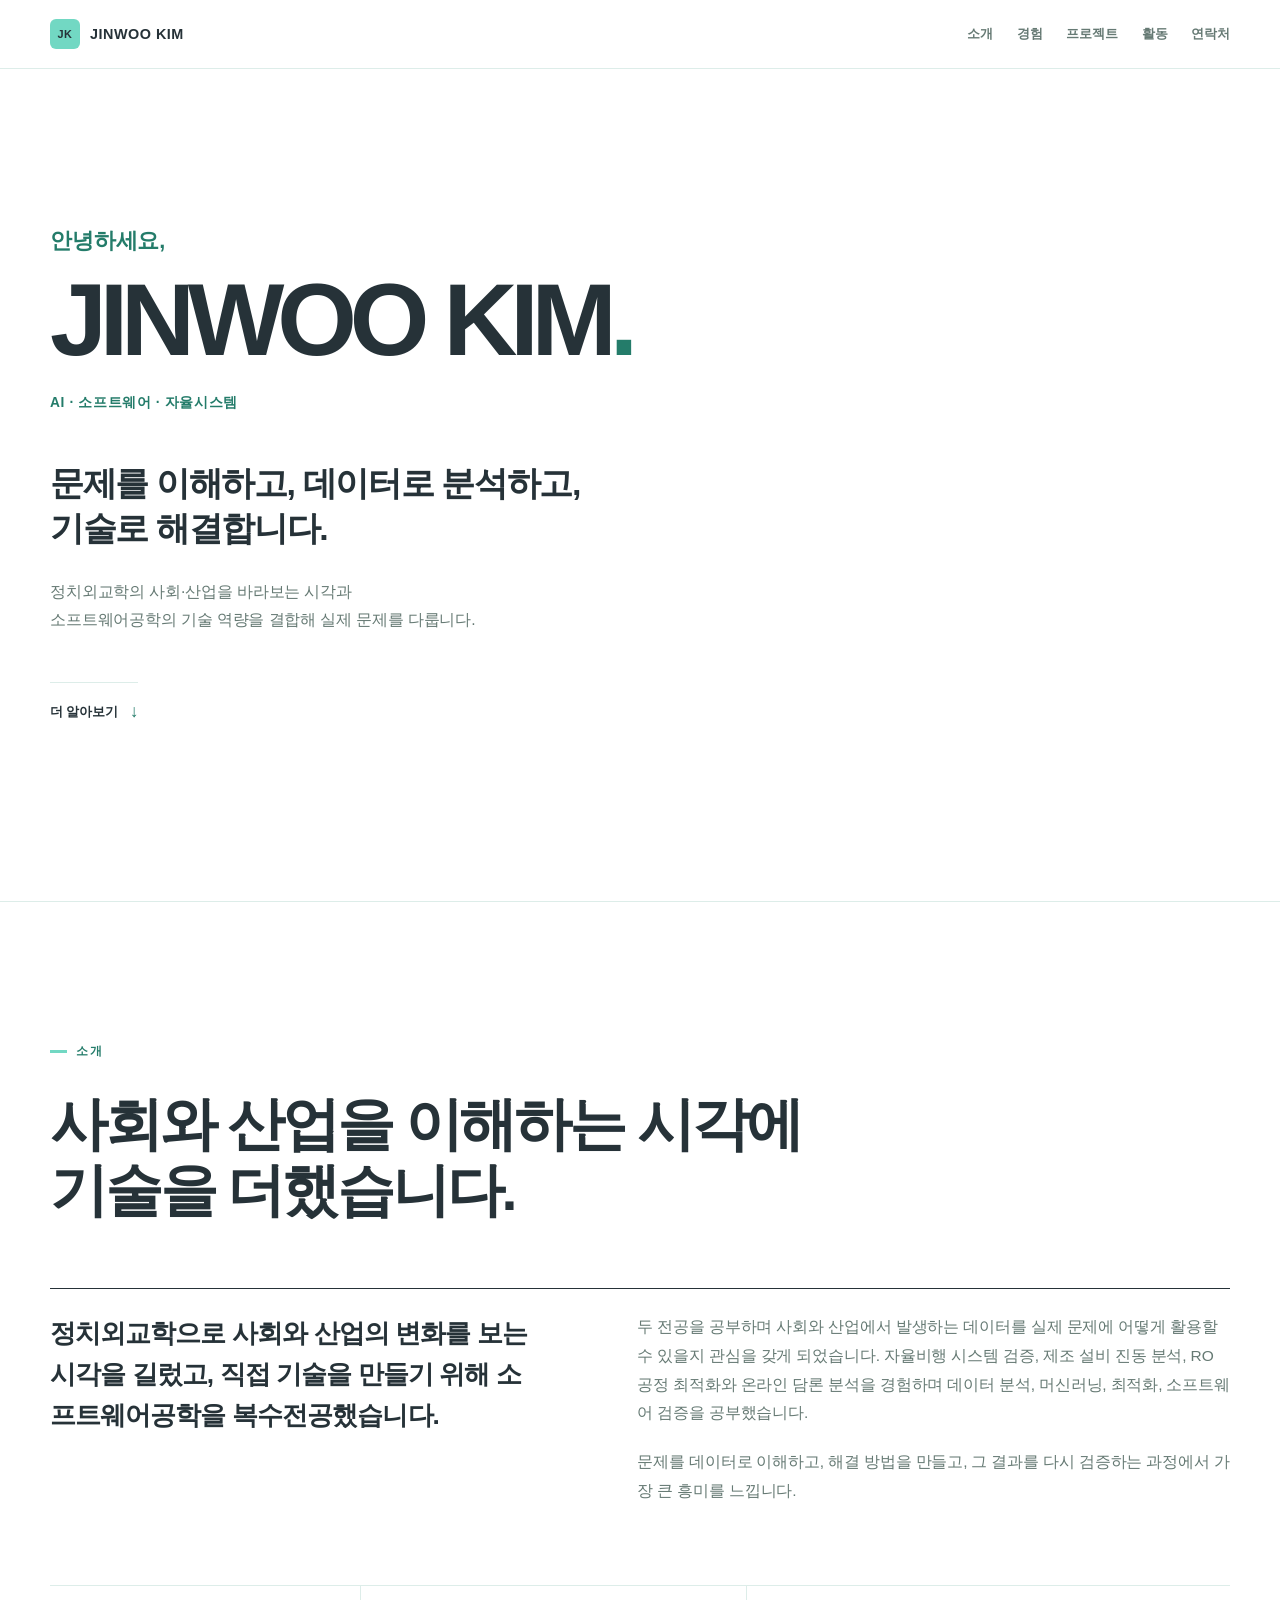
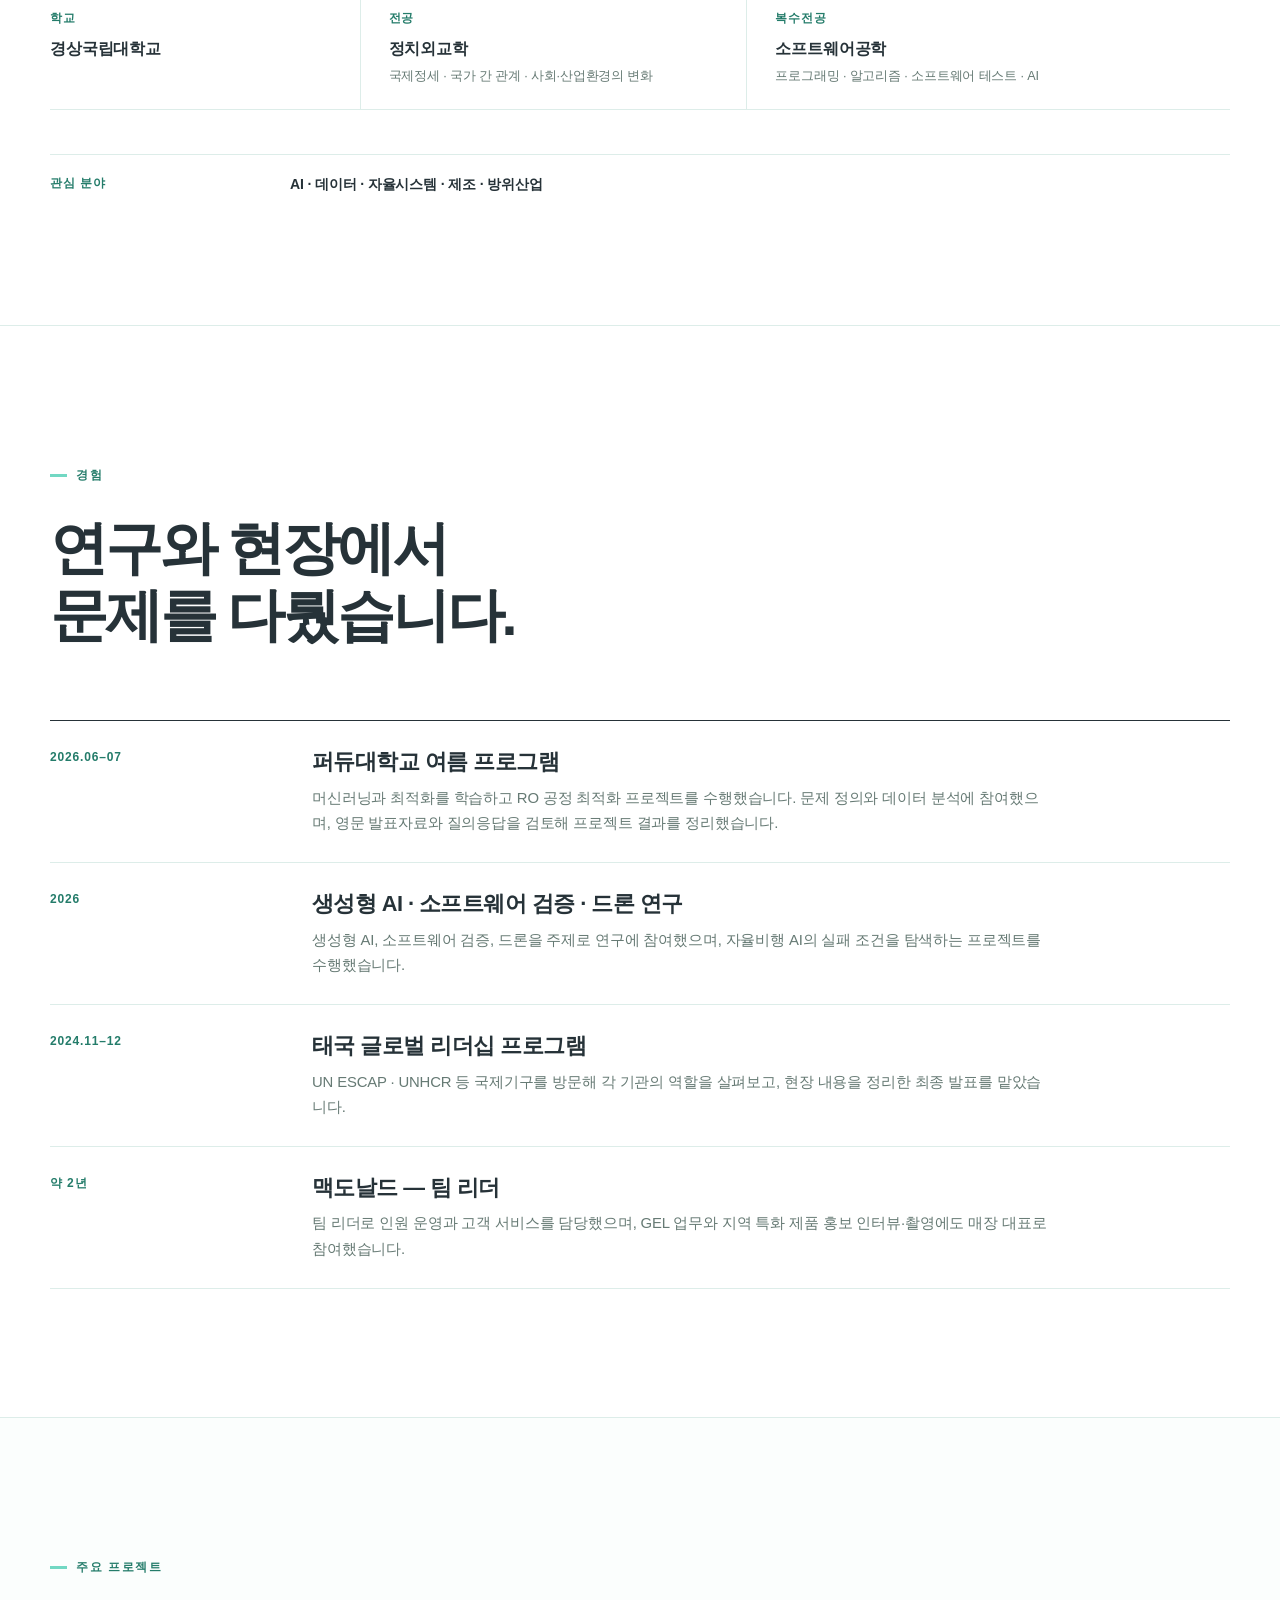
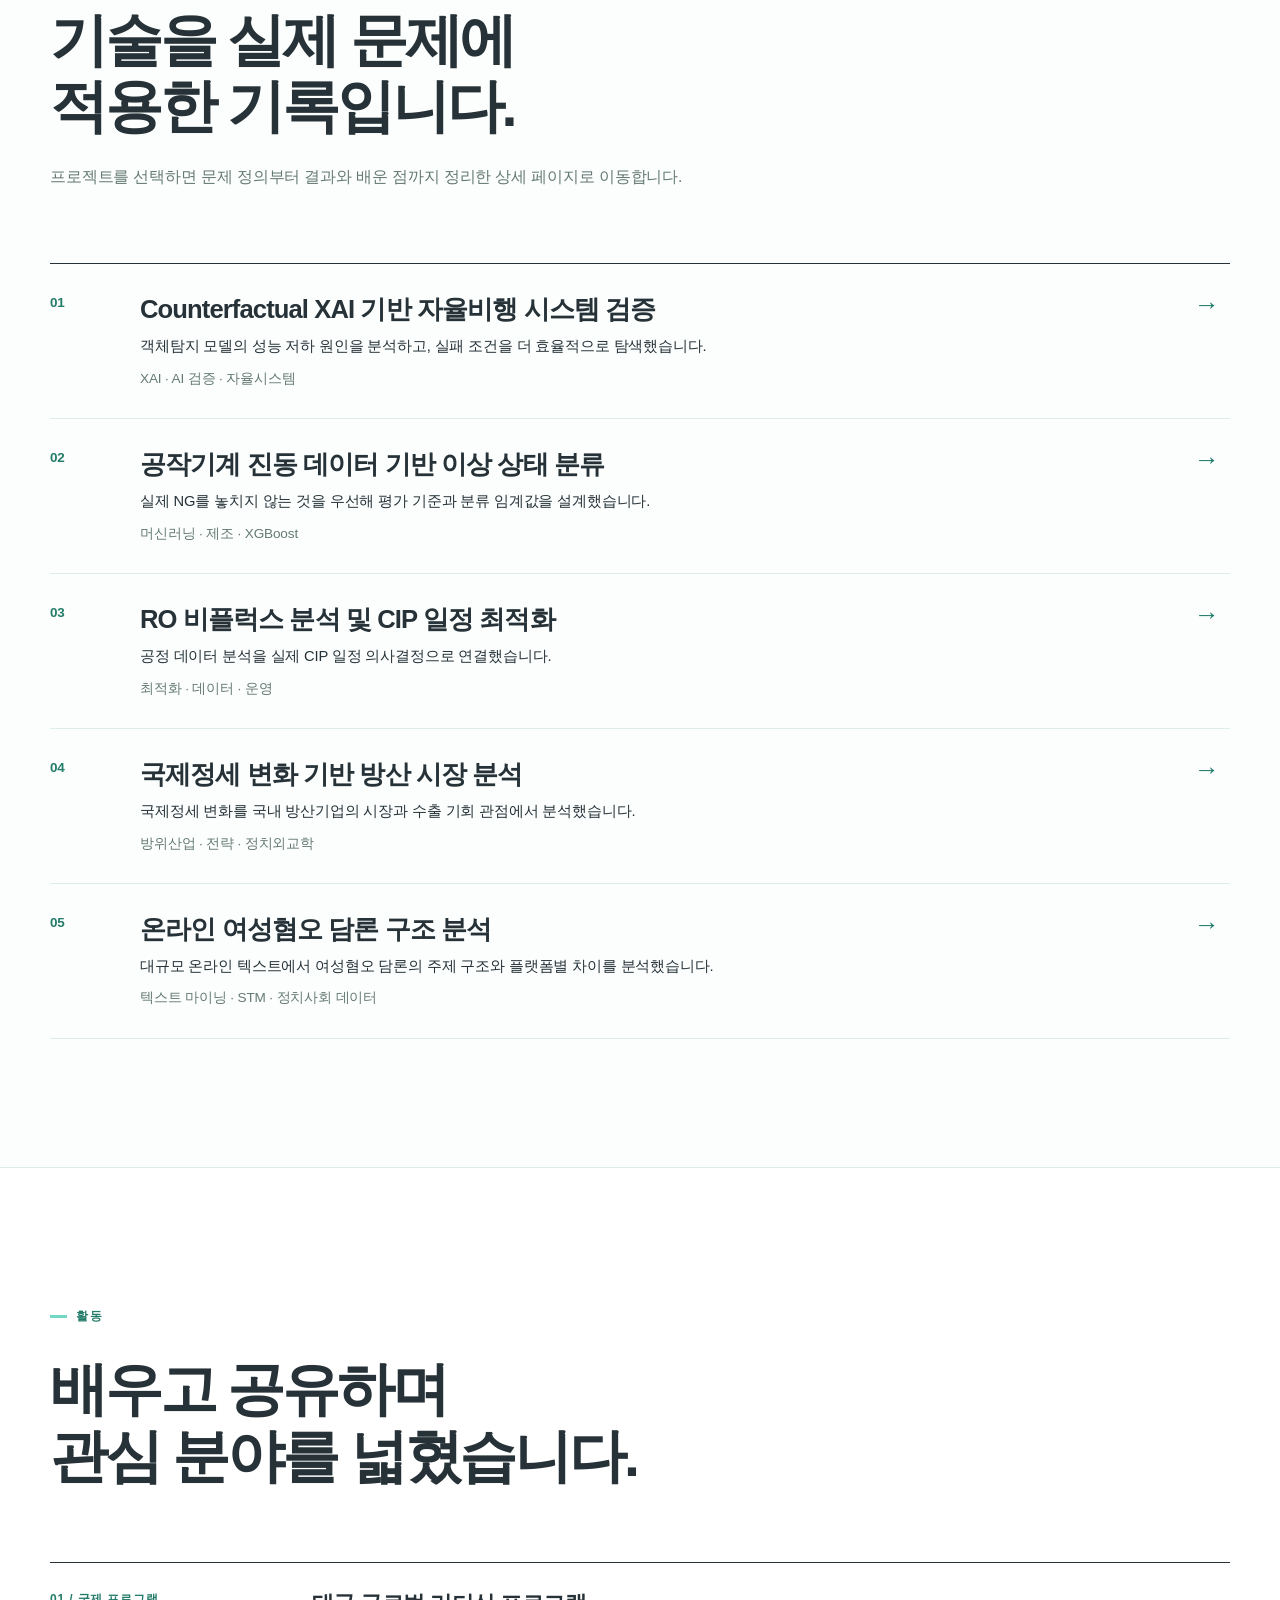
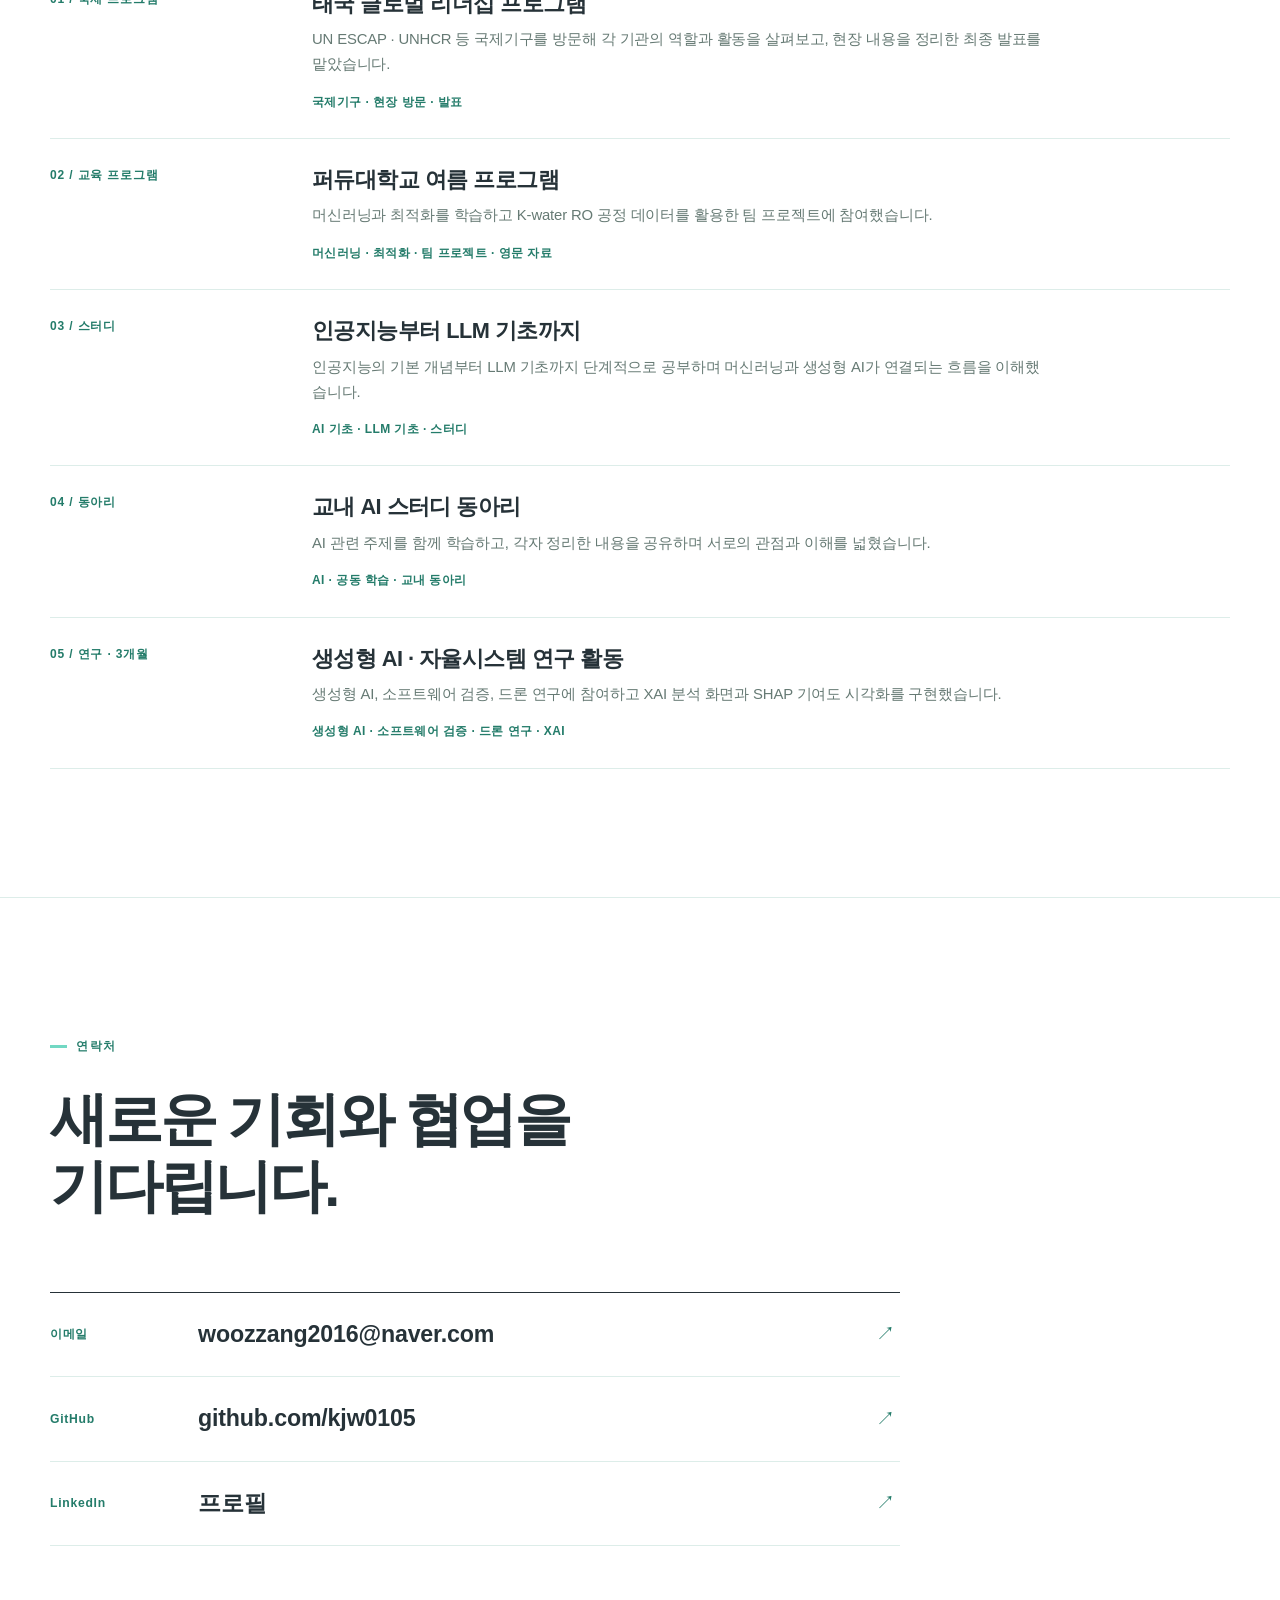
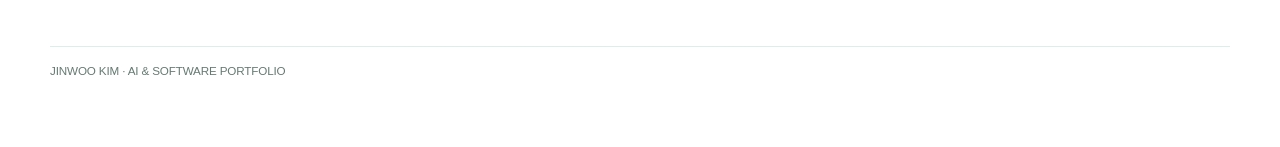
==== index.html @ 9e59b004 "some patches" ====
<!doctype html>
<html lang="ko">
<head>
  <meta charset="utf-8">
  <meta name="viewport" content="width=device-width, initial-scale=1">
  <title>JINWOO KIM | AI·소프트웨어 포트폴리오</title>
  <meta name="description" content="정치외교학과 소프트웨어공학을 바탕으로 AI와 데이터로 산업 문제를 다루는 포트폴리오.">
  <link rel="icon" href="assets/favicon.svg" type="image/svg+xml">
  <link rel="stylesheet" href="style.css?v=20260927">
</head>
<body class="home-page">
  <a class="skip-link" href="#main">본문으로 건너뛰기</a>
  <nav class="nav" aria-label="주요 메뉴">
    <div class="container nav-inner">
      <a class="brand" href="#home"><span class="brand-mark">JK</span>JINWOO KIM</a>
      <button class="nav-toggle" type="button" aria-controls="primary-navigation" aria-expanded="false" aria-label="메뉴 열기"><span></span><span></span><span></span></button>
      <div class="nav-links" id="primary-navigation">
        <a href="#about">소개</a>
        <a href="#experience">경험</a>
        <a href="#projects">프로젝트</a>
        <a href="#activities">활동</a>
        <a href="#contact">연락처</a>
      </div>
    </div>
  </nav>

  <main id="main">
    <section class="landing home-section" id="home" aria-labelledby="home-heading">
      <div class="container">
        <div class="landing-content">
          <p class="landing-hello">안녕하세요,</p>
          <h1 id="home-heading">JINWOO KIM<span class="landing-period">.</span></h1>
          <p class="landing-fields">AI · 소프트웨어 · 자율시스템</p>
          <p class="landing-statement">문제를 이해하고, 데이터로 분석하고,<br class="desktop-break"> 기술로 해결합니다.</p>
          <p class="landing-description">정치외교학의 사회·산업을 바라보는 시각과<br class="desktop-break"> 소프트웨어공학의 기술 역량을 결합해 실제 문제를 다룹니다.</p>
          <a class="scroll-cue" href="#about">더 알아보기 <span aria-hidden="true">↓</span></a>
        </div>
      </div>
    </section>

    <section class="home-section about-home" id="about" aria-labelledby="about-heading">
      <div class="container">
        <header class="section-heading">
          <p class="kicker">소개</p>
          <h2 id="about-heading">사회와 산업을 이해하는 시각에<br>기술을 더했습니다.</h2>
        </header>
        <div class="about-home-grid">
          <div class="about-home-lead"><p>정치외교학으로 사회와 산업의 변화를 보는 시각을 길렀고, 직접 기술을 만들기 위해 소프트웨어공학을 복수전공했습니다.</p></div>
          <div class="about-home-body">
            <p>두 전공을 공부하며 사회와 산업에서 발생하는 데이터를 실제 문제에 어떻게 활용할 수 있을지 관심을 갖게 되었습니다. 자율비행 시스템 검증, 제조 설비 진동 분석, RO 공정 최적화와 온라인 담론 분석을 경험하며 데이터 분석, 머신러닝, 최적화, 소프트웨어 검증을 공부했습니다.</p>
            <p>문제를 데이터로 이해하고, 해결 방법을 만들고, 그 결과를 다시 검증하는 과정에서 가장 큰 흥미를 느낍니다.</p>
          </div>
        </div>
        <div class="academic-summary" aria-label="학력">
          <div><span>학교</span><strong>경상국립대학교</strong></div>
          <div><span>전공</span><strong>정치외교학</strong><small>국제정세 · 국가 간 관계 · 사회·산업환경의 변화</small></div>
          <div><span>복수전공</span><strong>소프트웨어공학</strong><small>프로그래밍 · 알고리즘 · 소프트웨어 테스트 · AI</small></div>
        </div>
        <div class="interest-line"><span>관심 분야</span><p>AI · 데이터 · 자율시스템 · 제조 · 방위산업</p></div>
      </div>
    </section>

    <section class="home-section" id="experience" aria-labelledby="experience-heading">
      <div class="container">
        <header class="section-heading"><p class="kicker">경험</p><h2 id="experience-heading">연구와 현장에서<br>문제를 다뤘습니다.</h2></header>
        <div class="experience-list">
          <article class="experience-row"><span class="experience-date">2026.06–07</span><div><h3>퍼듀대학교 여름 프로그램</h3><p>머신러닝과 최적화를 학습하고 RO 공정 최적화 프로젝트를 수행했습니다. 문제 정의와 데이터 분석에 참여했으며, 영문 발표자료와 질의응답을 검토해 프로젝트 결과를 정리했습니다.</p></div></article>
          <article class="experience-row"><span class="experience-date">2026</span><div><h3>생성형 AI · 소프트웨어 검증 · 드론 연구</h3><p>생성형 AI, 소프트웨어 검증, 드론을 주제로 연구에 참여했으며, 자율비행 AI의 실패 조건을 탐색하는 프로젝트를 수행했습니다.</p></div></article>
          <article class="experience-row"><span class="experience-date">2024.11–12</span><div><h3>태국 글로벌 리더십 프로그램</h3><p>UN ESCAP · UNHCR 등 국제기구를 방문해 각 기관의 역할을 살펴보고, 현장 내용을 정리한 최종 발표를 맡았습니다.</p></div></article>
          <article class="experience-row"><span class="experience-date">약 2년</span><div><h3>맥도날드 — 팀 리더</h3><p>팀 리더로 인원 운영과 고객 서비스를 담당했으며, GEL 업무와 지역 특화 제품 홍보 인터뷰·촬영에도 매장 대표로 참여했습니다.</p></div></article>
        </div>
      </div>
    </section>

    <section class="home-section projects-home" id="projects" aria-labelledby="projects-heading">
      <div class="container">
        <header class="section-heading"><p class="kicker">주요 프로젝트</p><h2 id="projects-heading">기술을 실제 문제에<br>적용한 기록입니다.</h2><p class="section-description">프로젝트를 선택하면 문제 정의부터 결과와 배운 점까지 정리한 상세 페이지로 이동합니다.</p></header>
        <div class="project-menu">
          <a class="project-menu-item" href="projects/autonomous-xai.html"><span class="preview-number">01</span><span class="menu-content"><strong>Counterfactual XAI 기반 자율비행 시스템 검증</strong><em>객체탐지 모델의 성능 저하 원인을 분석하고, 실패 조건을 더 효율적으로 탐색했습니다.</em><span>XAI · AI 검증 · 자율시스템</span></span><span class="menu-arrow" aria-hidden="true">→</span></a>
          <a class="project-menu-item" href="projects/manufacturing-xgb.html"><span class="preview-number">02</span><span class="menu-content"><strong>공작기계 진동 데이터 기반 이상 상태 분류</strong><em>실제 NG를 놓치지 않는 것을 우선해 평가 기준과 분류 임계값을 설계했습니다.</em><span>머신러닝 · 제조 · XGBoost</span></span><span class="menu-arrow" aria-hidden="true">→</span></a>
          <a class="project-menu-item" href="projects/ro-optimization.html"><span class="preview-number">03</span><span class="menu-content"><strong>RO 비플럭스 분석 및 CIP 일정 최적화</strong><em>공정 데이터 분석을 실제 CIP 일정 의사결정으로 연결했습니다.</em><span>최적화 · 데이터 · 운영</span></span><span class="menu-arrow" aria-hidden="true">→</span></a>
          <a class="project-menu-item" href="projects/defense-strategy.html"><span class="preview-number">04</span><span class="menu-content"><strong>국제정세 변화 기반 방산 시장 분석</strong><em>국제정세 변화를 국내 방산기업의 시장과 수출 기회 관점에서 분석했습니다.</em><span>방위산업 · 전략 · 정치외교학</span></span><span class="menu-arrow" aria-hidden="true">→</span></a>
          <a class="project-menu-item" href="projects/gender-discourse-stm.html"><span class="preview-number">05</span><span class="menu-content"><strong>온라인 여성혐오 담론 구조 분석</strong><em>대규모 온라인 텍스트에서 여성혐오 담론의 주제 구조와 플랫폼별 차이를 분석했습니다.</em><span>텍스트 마이닝 · STM · 정치사회 데이터</span></span><span class="menu-arrow" aria-hidden="true">→</span></a>
        </div>
      </div>
    </section>

    <section class="home-section" id="activities" aria-labelledby="activities-heading">
      <div class="container">
        <header class="section-heading"><p class="kicker">활동</p><h2 id="activities-heading">배우고 공유하며<br>관심 분야를 넓혔습니다.</h2></header>
        <div class="activity-list">
          <article class="activity-row"><span class="activity-index">01 / 국제 프로그램</span><div><h3>태국 글로벌 리더십 프로그램</h3><p>UN ESCAP · UNHCR 등 국제기구를 방문해 각 기관의 역할과 활동을 살펴보고, 현장 내용을 정리한 최종 발표를 맡았습니다.</p><p class="activity-keywords">국제기구 · 현장 방문 · 발표</p></div></article>
          <article class="activity-row"><span class="activity-index">02 / 교육 프로그램</span><div><h3>퍼듀대학교 여름 프로그램</h3><p>머신러닝과 최적화를 학습하고 K-water RO 공정 데이터를 활용한 팀 프로젝트에 참여했습니다.</p><p class="activity-keywords">머신러닝 · 최적화 · 팀 프로젝트 · 영문 자료</p></div></article>
          <article class="activity-row"><span class="activity-index">03 / 스터디</span><div><h3>인공지능부터 LLM 기초까지</h3><p>인공지능의 기본 개념부터 LLM 기초까지 단계적으로 공부하며 머신러닝과 생성형 AI가 연결되는 흐름을 이해했습니다.</p><p class="activity-keywords">AI 기초 · LLM 기초 · 스터디</p></div></article>
          <article class="activity-row"><span class="activity-index">04 / 동아리</span><div><h3>교내 AI 스터디 동아리</h3><p>AI 관련 주제를 함께 학습하고, 각자 정리한 내용을 공유하며 서로의 관점과 이해를 넓혔습니다.</p><p class="activity-keywords">AI · 공동 학습 · 교내 동아리</p></div></article>
          <article class="activity-row"><span class="activity-index">05 / 연구 · 3개월</span><div><h3>생성형 AI · 자율시스템 연구 활동</h3><p>생성형 AI, 소프트웨어 검증, 드론 연구에 참여하고 XAI 분석 화면과 SHAP 기여도 시각화를 구현했습니다.</p><p class="activity-keywords">생성형 AI · 소프트웨어 검증 · 드론 연구 · XAI</p></div></article>
        </div>
      </div>
    </section>

    <section class="home-section contact-home" id="contact" aria-labelledby="contact-heading">
      <div class="container">
        <header class="section-heading"><p class="kicker">연락처</p><h2 id="contact-heading">새로운 기회와 협업을<br>기다립니다.</h2></header>
        <div class="contact-list">
          <a href="mailto:woozzang2016@naver.com"><span>이메일</span><strong>woozzang2016@naver.com</strong><span aria-hidden="true">↗</span></a>
          <a href="https://github.com/kjw0105" target="_blank" rel="noopener noreferrer"><span>GitHub</span><strong>github.com/kjw0105</strong><span aria-hidden="true">↗</span></a>
          <a href="https://www.linkedin.com/in/%EC%A7%84%EC%9A%B0-%EA%B9%80-48b9b2416/" target="_blank" rel="noopener noreferrer"><span>LinkedIn</span><strong>프로필</strong><span aria-hidden="true">↗</span></a>
        </div>
        <p class="footer-note">JINWOO KIM · AI &amp; SOFTWARE PORTFOLIO</p>
      </div>
    </section>
  </main>
  <script>
    if (window.location.pathname.endsWith('/index.html')) {
      history.replaceState(null, '', window.location.pathname.replace(/index.html$/, '') + window.location.search + window.location.hash);
    }
  </script>
  <script src="script.js?v=20260927"></script>
</body>
</html>
---- style.css ----
:root {
  --bg: #FFFFFF;
  --surface: #FFFFFF;
  --ink: #263238;
  --text: var(--ink);
  --muted: #667A74;
  --line: #DDEDE9;
  --mint: #72D8C3;
  --mint-dark: #258D78;
  --mint-ink: #247C6A;
  --mint-soft: #EAF9F5;
  --accent: var(--mint);
  --accent-ink: var(--mint-ink);
  --max: 1180px;
}

* { box-sizing: border-box; }
html { scroll-behavior: smooth; scroll-padding-top: 86px; }
body {
  margin: 0;
  background: var(--bg);
  color: var(--text);
  font: 400 1rem/1.7 Inter, Pretendard, -apple-system, BlinkMacSystemFont, "Segoe UI", sans-serif;
  letter-spacing: -.01em;
}
a { color: inherit; text-decoration: none; }
:focus-visible { outline: 3px solid var(--accent-ink); outline-offset: 4px; }
.container { width: min(var(--max), calc(100% - 48px)); margin: 0 auto; }
.skip-link { position: fixed; top: -80px; left: 16px; z-index: 100; padding: 10px 16px; background: var(--ink); color: #fff; }
.skip-link:focus { top: 12px; }

/* Navigation */
.nav { position: sticky; top: 0; z-index: 30; background: var(--surface); border-bottom: 1px solid var(--line); }
.nav-inner { min-height: 68px; display: flex; align-items: center; justify-content: space-between; gap: 24px; }
.brand { display: inline-flex; align-items: center; gap: 10px; font-size: .9rem; font-weight: 800; letter-spacing: .035em; white-space: nowrap; }
.brand-mark { display: grid; place-items: center; width: 30px; height: 30px; border-radius: 6px; background: var(--mint); color: var(--ink); font-size: .68rem; }
.nav-links { display: flex; align-items: center; gap: 24px; color: var(--muted); font-size: .84rem; font-weight: 650; }
.nav-links a:hover { color: var(--accent-ink); }
.nav-toggle { display: none; width: 44px; height: 44px; padding: 11px; border: 1px solid var(--line); background: var(--surface); cursor: pointer; }
.nav-toggle span { display: block; height: 2px; margin: 4px 0; background: var(--ink); }

/* Shared type and sections */
.kicker { display: inline-flex; align-items: center; gap: 9px; color: var(--accent-ink); font-size: .72rem; font-weight: 800; letter-spacing: .14em; text-transform: uppercase; }
.kicker::before { content: ""; width: 17px; height: 3px; background: var(--mint); }
.grid { display: grid; gap: 24px; }
.grid-2 { grid-template-columns: repeat(2, minmax(0, 1fr)); }
.grid-3 { grid-template-columns: repeat(3, minmax(0, 1fr)); }
.card h3 { margin: 8px 0 0; color: var(--ink); font-size: 1.16rem; line-height: 1.3; }
.card p { margin: 8px 0 0; color: var(--muted); }
.focus-index { color: var(--accent-ink); font-size: .76rem; font-weight: 800; letter-spacing: .08em; }

/* Footer */
.footer { margin-top: 34px; padding: 72px 0 52px; border-top: 1px solid var(--ink); background: var(--surface); }
.footer h2 { max-width: 790px; margin: 14px 0 0; color: var(--ink); font-size: clamp(2rem, 3.5vw, 3.2rem); font-weight: 750; line-height: 1.2; letter-spacing: -.045em; }
.footer-note { margin-top: 64px; padding-top: 14px; border-top: 1px solid var(--line); color: var(--muted); font-size: .73rem; }

/* Case study pages */
.page-hero { padding: 80px 0 70px; }
.page-hero h1 { max-width: 1000px; margin: 18px 0 0; color: var(--ink); font-size: clamp(2.15rem, 4vw, 3.65rem); font-weight: 760; line-height: 1.22; letter-spacing: -.05em; }
.lead { max-width: 780px; color: var(--muted); font-size: 1.04rem; }
.page-hero .lead { max-width: 780px; margin-top: 21px; }
.page-meta { display: flex; flex-wrap: wrap; gap: 8px 0; margin-top: 27px; }
.meta-pill { padding: 0 13px; border-left: 1px solid var(--line); color: var(--muted); font-size: .78rem; font-weight: 650; }
.meta-pill:first-child { padding-left: 0; border-left: 0; }
.project-section { padding: 70px 0; border-top: 1px solid var(--line); }
.project-section h2 { margin: 0 0 20px; color: var(--accent-ink); font-size: .78rem; font-weight: 800; letter-spacing: .12em; text-transform: uppercase; }
.project-section p { max-width: 900px; color: var(--muted); }
.project-section p b { color: var(--ink); }
.project-section .section-intro { max-width: 820px; margin-bottom: 30px; color: var(--ink); font-size: 1.05rem; line-height: 1.75; }
.project-section .callout { max-width: 900px; margin: 30px 0; padding: 0 0 0 22px; border-left: 3px solid var(--accent); color: var(--ink); font-size: clamp(1.35rem, 2.2vw, 2rem); font-weight: 680; line-height: 1.45; letter-spacing: -.035em; }
.hero-brief { display: grid; grid-template-columns: repeat(3, minmax(0, 1fr)); max-width: 960px; margin: 46px 0 0; border-top: 1px solid var(--ink); }
.hero-brief > div { min-width: 0; padding: 18px 24px 0 0; }
.hero-brief dt { color: var(--mint-ink); font-size: .72rem; font-weight: 800; letter-spacing: .08em; }
.hero-brief dd { margin: 7px 0 0; color: var(--ink); font-size: .9rem; font-weight: 650; line-height: 1.5; }
.core-question { max-width: 960px; margin: 38px 0 0; padding: 26px 28px; border-left: 3px solid var(--mint); background: var(--mint-soft); }
.core-question span { color: var(--mint-ink); font-size: .72rem; font-weight: 800; letter-spacing: .1em; }
.core-question p { margin: 10px 0 0; color: var(--ink); font-size: clamp(1.25rem, 2.25vw, 1.9rem); font-weight: 680; line-height: 1.48; letter-spacing: -.035em; }
.decision-list { max-width: 980px; margin-top: 28px; border-top: 1px solid var(--ink); }
.decision-list article { display: grid; grid-template-columns: 150px minmax(0, 1fr); gap: 8px 30px; padding: 26px 0; border-bottom: 1px solid var(--line); }
.decision-list span { grid-row: 1 / 3; color: var(--mint-ink); font-size: .74rem; font-weight: 800; letter-spacing: .05em; }
.decision-list h3 { margin: 0; color: var(--ink); font-size: clamp(1.1rem, 1.7vw, 1.4rem); line-height: 1.45; }
.decision-list p { margin: 0; line-height: 1.75; }
.scope-note { max-width: 960px; margin: 28px 0 34px; padding: 20px 0; border-top: 1px solid var(--ink); border-bottom: 1px solid var(--line); }
.scope-note b { color: var(--mint-ink); font-size: .76rem; letter-spacing: .06em; }
.scope-note p { margin: 7px 0 0; }
.result-meaning { max-width: 900px; margin-top: 32px !important; padding-left: 20px; border-left: 3px solid var(--mint); color: var(--ink) !important; font-size: 1.02rem; line-height: 1.8; }
.contribution-list { margin-top: 22px; }
.contribution-list .card { min-width: 0; padding: 20px 12px 0 0; border-top: 1px solid var(--ink); }
.contribution-list .card h3 { margin-top: 12px; }
.contribution-list .card p { font-size: .9rem; }
.flow { display: grid; grid-template-columns: repeat(6, minmax(0, 1fr)); gap: 12px; margin: 30px 0; }
.flow-four { grid-template-columns: repeat(4, minmax(0, 1fr)); }
.flow-five { grid-template-columns: repeat(5, minmax(0, 1fr)); }
.flow-seven { grid-template-columns: repeat(7, minmax(0, 1fr)); }
.flow-step { min-width: 0; padding: 12px 8px 0 0; border-top: 2px solid var(--ink); }
.flow-step b { display: block; color: var(--accent-ink); font-size: .72rem; margin-bottom: 10px; }
.flow-step span { color: var(--text); font-size: .86rem; font-weight: 600; line-height: 1.4; overflow-wrap: anywhere; }
.mechanism-list { max-width: 940px; margin-top: 30px; border-top: 1px solid var(--ink); }
.mechanism-list > div { display: grid; grid-template-columns: 138px minmax(0, 1fr); gap: 20px; padding: 20px 0; border-bottom: 1px solid var(--line); }
.mechanism-list > div > span { color: var(--mint-ink); font-size: .76rem; font-weight: 800; white-space: nowrap; }
.mechanism-list p { margin: 0; line-height: 1.75; }
.contribution-detail > div > span { line-height: 1.45; }
.phase-list { display: grid; grid-template-columns: repeat(2, minmax(0, 1fr)); gap: 32px; max-width: 960px; margin-top: 34px; }
.phase-list > div { padding-top: 16px; border-top: 1px solid var(--ink); }
.phase-list span { color: var(--accent-ink); font-size: .76rem; font-weight: 800; letter-spacing: .05em; }
.phase-list p { margin: 10px 0 0; font-size: .92rem; }
.data-line { max-width: 960px !important; margin: 26px 0 0; padding-top: 18px; border-top: 1px solid var(--line); line-height: 1.9; }
.data-line b { margin-right: 12px; }
.project-section code { padding: .12em .38em; background: var(--mint-soft); color: var(--mint-ink); font: 650 .88em/1.4 ui-monospace, SFMono-Regular, Consolas, monospace; }
.stat-grid { display: grid; grid-template-columns: repeat(4, minmax(0, 1fr)); gap: 20px; margin: 28px 0; }
.stat-box { min-width: 0; padding-top: 13px; border-top: 1px solid var(--line); }
.stat-box strong { display: block; color: var(--ink); font-size: clamp(1.55rem, 2.8vw, 2.5rem); font-weight: 760; line-height: 1.15; letter-spacing: -.05em; overflow-wrap: anywhere; }
.stat-box span { display: block; margin-top: 6px; color: var(--muted); font-size: .78rem; }
.result-section { border-top: 2px solid var(--accent); background: var(--surface); }
.result-section .stat-grid { margin: 34px 0; }
.result-section .stat-box { border-top: 2px solid var(--mint); }
.result-section .stat-box strong { color: var(--ink); font-size: clamp(2rem, 4.1vw, 3.65rem); }
.follow-up-result { max-width: 960px; margin-top: 48px; padding-top: 24px; border-top: 1px solid var(--ink); }
.follow-up-result h3 { margin: 0 0 12px; color: var(--ink); font-size: clamp(1.2rem, 1.8vw, 1.5rem); }
.follow-up-result .limitation { margin-top: 18px; padding-left: 16px; border-left: 2px solid var(--mint); font-size: .9rem; }
.chart-card { max-width: 960px; margin: 30px 0; padding: 28px 0 12px; border-top: 1px solid var(--line); border-bottom: 1px solid var(--line); }
.bar-row { display: grid; grid-template-columns: 110px minmax(0, 1fr) 90px; gap: 20px; align-items: center; margin: 14px 0; font-size: .86rem; }
.bar-row b { color: var(--ink); text-align: right; }
.bar-track { height: 8px; background: var(--line); overflow: hidden; }
.bar-fill { height: 100%; background: var(--accent); }
.table-wrap { max-width: 960px; overflow-x: auto; margin: 28px 0; }
table { width: 100%; border-collapse: collapse; }
caption { padding-bottom: 10px; color: var(--ink); text-align: left; font-weight: 700; }
th, td { padding: 11px 15px; border-top: 1px solid var(--line); text-align: left; font-size: .9rem; }
th { color: var(--ink); }
.em-row { color: var(--mint-ink); background: var(--mint-soft); font-weight: 700; }
.qual-result { color: var(--ink) !important; font-size: clamp(1.35rem, 2.1vw, 1.8rem); font-weight: 650; line-height: 1.5; }
.lesson-section { padding-top: 54px; padding-bottom: 64px; }
.lesson { max-width: 830px; padding-left: 18px; border-left: 3px solid var(--mint); }
.lesson h2 { margin-bottom: 12px; }
.lesson strong { display: block; margin-top: 12px; color: var(--ink); font-size: clamp(1.18rem, 1.8vw, 1.5rem); font-weight: 700; letter-spacing: -.03em; }
.lesson p { margin: 12px 0 0; color: var(--muted); }
.next-project { display: flex; align-items: center; justify-content: space-between; gap: 20px; padding: 16px 0; border-top: 1px solid var(--ink); }
.next-project small { color: var(--accent-ink); font-size: .72rem; font-weight: 750; letter-spacing: .1em; text-transform: uppercase; }
.next-project h3 { margin: 5px 0 0; color: var(--ink); font-size: clamp(1.1rem, 2vw, 1.45rem); }
.next-project > span { color: var(--accent-ink); font-size: 1.7rem; }
.next-project:hover h3 { color: var(--accent-ink); }

/* Case study sections */
.page-hero { display: flex; align-items: center; min-height: 68svh; padding: 76px 0; }
.page-hero > .container { width: min(var(--max), calc(100% - 48px)); }
.project-section { padding: 74px 0; }
.project-section > .container { width: min(var(--max), calc(100% - 48px)); }
.project-section.lesson-section { padding: 58px 0 66px; }
.project-section.next-section { padding: 34px 0; }

@media (max-width: 920px) {
  .nav-toggle { display: block; margin-left: auto; flex: none; }
  .nav-inner { position: relative; }
  .nav-links { display: none; position: absolute; top: calc(100% - 1px); left: 0; right: 0; flex-direction: column; align-items: stretch; gap: 0; padding: 12px 20px; border: 1px solid var(--line); background: var(--surface); box-shadow: 0 12px 28px rgba(38,50,56,.08); }
  .nav-links.is-open { display: flex; }
  .nav-links a { padding: 10px 8px; }
  .flow { grid-template-columns: repeat(3, minmax(0, 1fr)); }
  .flow-four { grid-template-columns: repeat(2, minmax(0, 1fr)); }
  .flow-five, .flow-seven { grid-template-columns: repeat(3, minmax(0, 1fr)); }
  .stat-grid { grid-template-columns: repeat(2, minmax(0, 1fr)); }
}

@media (max-width: 680px) {
  .container { width: min(var(--max), calc(100% - 32px)); }
  .page-hero h1 { font-size: clamp(2rem, 7vw, 2.8rem); }
  .grid-2, .grid-3 { grid-template-columns: 1fr; }
  .flow, .flow-four, .flow-five, .flow-seven { grid-template-columns: repeat(2, minmax(0, 1fr)); }
  .phase-list { grid-template-columns: 1fr; gap: 24px; }
  .mechanism-list > div { grid-template-columns: 1fr; gap: 8px; }
  .page-hero, .project-section, .project-section.lesson-section { min-height: 0; }
  .page-hero > .container, .project-section > .container { width: min(var(--max), calc(100% - 32px)); }
  .page-hero { display: block; padding: 72px 0; }
  .project-section { display: block; padding: 68px 0; }
}

@media (max-width: 420px) {
  .brand { font-size: .78rem; }
  .bar-row { grid-template-columns: 65px minmax(0, 1fr) 68px; gap: 9px; font-size: .75rem; }
  .stat-grid { gap: 16px; }
  .stat-box strong { font-size: 1.55rem; }
}

@media (prefers-reduced-motion: reduce) {
  html { scroll-behavior: auto; }
}

/* Shared navigation for every page */
.nav-divider { width: 1px; height: 18px; background: var(--line); }
.nav-links a[aria-current] { color: var(--accent-ink); }
.nav-links a[aria-current]::after { content: ""; display: block; height: 2px; background: var(--mint); }

/* Home: single-page portfolio */
.landing { display: flex; align-items: center; min-height: calc(100svh - 68px); padding: 70px 0 90px; }
.landing-content { max-width: 1060px; }
.landing-hello { margin: 0 0 8px; color: var(--accent-ink); font-size: clamp(1rem, 1.7vw, 1.35rem); font-weight: 700; }
.landing h1 { margin: 0; color: var(--ink); font-size: clamp(4rem, 8vw, 7.5rem); font-weight: 800; line-height: 1.02; letter-spacing: -.07em; }
.landing-period { color: var(--mint-ink); }
.landing-fields { margin: 19px 0 0; color: var(--accent-ink); font-size: .86rem; font-weight: 800; letter-spacing: .045em; }
.landing-statement { max-width: 840px; margin: 46px 0 0; color: var(--ink); font-size: clamp(1.55rem, 2.65vw, 2.35rem); font-weight: 650; line-height: 1.34; letter-spacing: -.04em; }
.landing-description { margin: 26px 0 0; color: var(--muted); font-size: clamp(.98rem, 1.2vw, 1.1rem); line-height: 1.8; }
.scroll-cue { display: inline-flex; align-items: center; gap: 12px; margin-top: 48px; padding-top: 14px; border-top: 1px solid var(--line); color: var(--ink); font-size: .84rem; font-weight: 750; }
.scroll-cue span { color: var(--mint-ink); font-size: 1.1rem; }
.home-section { padding: clamp(88px, 10vw, 142px) 0; border-top: 1px solid var(--line); scroll-margin-top: 68px; }
.home-section.landing { padding: 70px 0 90px; border-top: 0; }
.section-heading { max-width: 920px; }
.section-heading h2 { margin: 18px 0 0; color: var(--ink); font-size: clamp(2.2rem, 4.5vw, 4rem); font-weight: 760; line-height: 1.16; letter-spacing: -.055em; }
.section-description { max-width: 700px; margin: 24px 0 0; color: var(--muted); font-size: .98rem; }
.about-home-grid { display: grid; grid-template-columns: minmax(0, .9fr) minmax(0, 1.1fr); gap: clamp(48px, 8vw, 120px); margin-top: 64px; padding-top: 24px; border-top: 1px solid var(--ink); }
.about-home-lead p { margin: 0; color: var(--ink); font-size: clamp(1.25rem, 2.05vw, 1.7rem); font-weight: 650; line-height: 1.55; letter-spacing: -.035em; }
.about-home-body p { margin: 0 0 20px; color: var(--muted); font-size: .97rem; line-height: 1.85; }
.academic-summary { display: grid; grid-template-columns: .8fr 1fr 1.25fr; margin-top: 60px; border-top: 1px solid var(--line); border-bottom: 1px solid var(--line); }
.academic-summary > div { min-width: 0; padding: 23px 28px 23px 0; }
.academic-summary > div + div { padding-left: 28px; border-left: 1px solid var(--line); }
.academic-summary span { display: block; color: var(--mint-ink); font-size: .72rem; font-weight: 800; letter-spacing: .08em; }
.academic-summary strong { display: block; margin-top: 8px; color: var(--ink); font-size: 1.02rem; line-height: 1.45; }
.academic-summary small { display: block; margin-top: 6px; color: var(--muted); font-size: .79rem; line-height: 1.55; }
.projects-home { background: #FBFEFD; }
.contact-home { padding-bottom: 54px; }
.contact-home .footer-note { margin-top: 100px; }

/* Editorial index pages */
.interior { min-height: calc(100svh - 68px); padding: clamp(68px, 8vw, 110px) 0 120px; }
.interior-heading { max-width: 1000px; }
.interior-heading .kicker { margin: 0; }
.interior-heading h1 { margin: 17px 0 0; color: var(--ink); font-size: clamp(2.45rem, 4.6vw, 4.25rem); font-weight: 760; line-height: 1.18; letter-spacing: -.055em; }
.academic-background, .about-introduction { margin-top: 66px; padding-top: 20px; border-top: 1px solid var(--line); }
.about-section-label { margin: 0; color: var(--mint-ink); font-size: .75rem; font-weight: 800; letter-spacing: .1em; text-transform: uppercase; }
.academic-school { margin: 20px 0 0; color: var(--ink); font-size: clamp(1.35rem, 2.4vw, 1.9rem); font-weight: 720; line-height: 1.35; letter-spacing: -.035em; }
.academic-degrees { max-width: 900px; margin: 27px 0 0; border-top: 1px solid var(--line); }
.academic-degrees > div { display: grid; grid-template-columns: 170px minmax(0, 1fr); gap: 22px; padding: 13px 0; border-bottom: 1px solid var(--line); }
.academic-degrees dt { color: var(--mint-ink); font-size: .75rem; font-weight: 800; letter-spacing: .06em; }
.academic-degrees dd { margin: 0; color: var(--ink); font-size: 1rem; font-weight: 680; }
.academic-degrees dd small { display: block; margin-top: 4px; color: var(--muted); font-size: .85rem; font-weight: 400; line-height: 1.6; }
.about-layout { display: grid; grid-template-columns: minmax(0, .92fr) minmax(0, 1.08fr); gap: clamp(48px, 8vw, 118px); margin-top: 26px; }
.about-lead { margin: 0; color: var(--ink); font-size: clamp(1.25rem, 2vw, 1.68rem); font-weight: 650; line-height: 1.55; letter-spacing: -.035em; }
.about-prose p { margin: 0 0 20px; color: var(--muted); font-size: .96rem; line-height: 1.85; }
.interest-line { display: grid; grid-template-columns: 220px minmax(0, 1fr); gap: 20px; margin-top: 44px; padding-top: 18px; border-top: 1px solid var(--line); }
.interest-line span, .experience-date, .education-label, .activity-index { color: var(--accent-ink); font-size: .75rem; font-weight: 800; letter-spacing: .07em; }
.interest-line p { margin: 0; color: var(--ink); font-size: .88rem; font-weight: 650; }

/* Experience and activities are text timelines */
.experience-list, .activity-list, .education-list, .project-menu, .contact-list { margin-top: 72px; border-top: 1px solid var(--ink); }
.experience-row, .activity-row, .education-row { display: grid; grid-template-columns: 230px minmax(0, 1fr); gap: 32px; padding: 26px 0; border-bottom: 1px solid var(--line); }
.experience-row h2, .activity-row h2, .education-row h2,
.experience-row h3, .activity-row h3 { margin: 0; color: var(--ink); font-size: clamp(1.15rem, 1.7vw, 1.45rem); font-weight: 730; line-height: 1.35; letter-spacing: -.025em; }
.experience-row p, .activity-row p, .education-row p { max-width: 740px; margin: 9px 0 0; color: var(--muted); font-size: .93rem; line-height: 1.7; }
.activity-row .activity-keywords { margin-top: 14px; color: var(--mint-ink); font-size: .75rem; font-weight: 750; letter-spacing: .035em; }

/* Project index: navigation, not case-study content */
.project-menu-item { display: grid; grid-template-columns: 70px minmax(0, 1fr) 36px; gap: 20px; align-items: start; padding: 28px 0; border-bottom: 1px solid var(--line); transition: background .2s, border-color .2s; }
.preview-number { color: var(--mint-ink); font-size: .84rem; font-weight: 800; }
.menu-content { display: grid; gap: 8px; min-width: 0; }
.menu-content strong { color: var(--ink); font-size: clamp(1.2rem, 2vw, 1.75rem); font-weight: 720; line-height: 1.35; letter-spacing: -.035em; overflow-wrap: anywhere; }
.menu-content em { max-width: 720px; color: var(--ink); font-size: .92rem; font-style: normal; line-height: 1.65; }
.menu-content > span { color: var(--muted); font-size: .85rem; }
.menu-arrow { color: var(--accent-ink); font-size: 1.6rem; line-height: 1; }
.project-menu-item:hover { border-bottom-color: var(--mint); background: var(--mint-soft); }
.project-menu-item:hover .menu-content strong, .project-menu-item:hover .menu-arrow { color: var(--accent-ink); }

/* Contact stays deliberately brief */
.contact-page { max-width: 1180px; }
.contact-list { max-width: 850px; }
.contact-list a { display: grid; grid-template-columns: 130px minmax(0, 1fr) 24px; gap: 18px; align-items: center; padding: 22px 0; border-bottom: 1px solid var(--line); }
.contact-list a > span:first-child { color: var(--accent-ink); font-size: .76rem; font-weight: 800; letter-spacing: .06em; }
.contact-list strong { color: var(--ink); font-size: clamp(1.05rem, 1.9vw, 1.45rem); font-weight: 680; overflow-wrap: anywhere; }
.contact-list a > span:last-child { color: var(--accent-ink); font-size: 1.2rem; }
.contact-list a:hover strong { color: var(--mint-ink); }

@media (max-width: 920px) {
  .nav-divider { width: auto; height: 1px; margin: 8px 0; }
  .nav-links a[aria-current]::after { display: none; }
  .about-layout { grid-template-columns: 1fr; gap: 24px; }
  .about-home-grid { grid-template-columns: 1fr; gap: 28px; }
  .academic-summary { grid-template-columns: 1fr; }
  .academic-summary > div { padding: 19px 0; }
  .academic-summary > div + div { padding-left: 0; border-top: 1px solid var(--line); border-left: 0; }
  .hero-brief { grid-template-columns: 1fr; }
  .hero-brief > div { padding: 15px 0; border-bottom: 1px solid var(--line); }
}

@media (max-width: 680px) {
  .landing { min-height: 0; padding: 90px 0 110px; }
  .landing h1 { font-size: clamp(3.2rem, 11vw, 5rem); }
  .landing-statement { margin-top: 38px; font-size: clamp(1.45rem, 6vw, 1.85rem); }
  .landing-description { margin-top: 22px; }
  .desktop-break { display: none; }
  .landing-links { margin-top: 42px; }
  .home-section { padding: 82px 0; }
  .home-section.landing { min-height: calc(100svh - 68px); padding: 72px 0; }
  .section-heading h2 { font-size: clamp(2.05rem, 9vw, 3.2rem); }
  .about-home-grid { margin-top: 44px; }
  .academic-summary { margin-top: 42px; }
  .contact-home .footer-note { margin-top: 70px; }
  .interior { min-height: 0; padding: 66px 0 90px; }
  .interior-heading h1 { font-size: clamp(2.2rem, 9vw, 3.3rem); }
  .academic-background, .about-introduction { margin-top: 48px; }
  .academic-degrees > div { grid-template-columns: 1fr; gap: 2px; }
  .about-layout { margin-top: 22px; }
  .experience-list, .activity-list, .education-list, .project-menu, .contact-list { margin-top: 46px; }
  .interest-line, .experience-row, .activity-row, .education-row { grid-template-columns: 1fr; gap: 11px; }
  .project-menu-item { grid-template-columns: 35px minmax(0, 1fr) 24px; gap: 11px; padding: 25px 0; }
  .menu-content strong { font-size: 1.2rem; }
  .contact-list a { grid-template-columns: 1fr 24px; gap: 4px 12px; }
  .contact-list a > span:first-child { grid-column: 1 / -1; }
  .decision-list article { grid-template-columns: 1fr; gap: 8px; }
  .decision-list span { grid-row: auto; }
  .core-question { padding: 22px 20px; }
  .table-wrap { margin-right: -16px; padding-right: 16px; }
  th, td { min-width: 92px; padding: 10px 12px; }
}

@media (prefers-reduced-motion: reduce) {
  .project-menu-item { transition: none; }
}
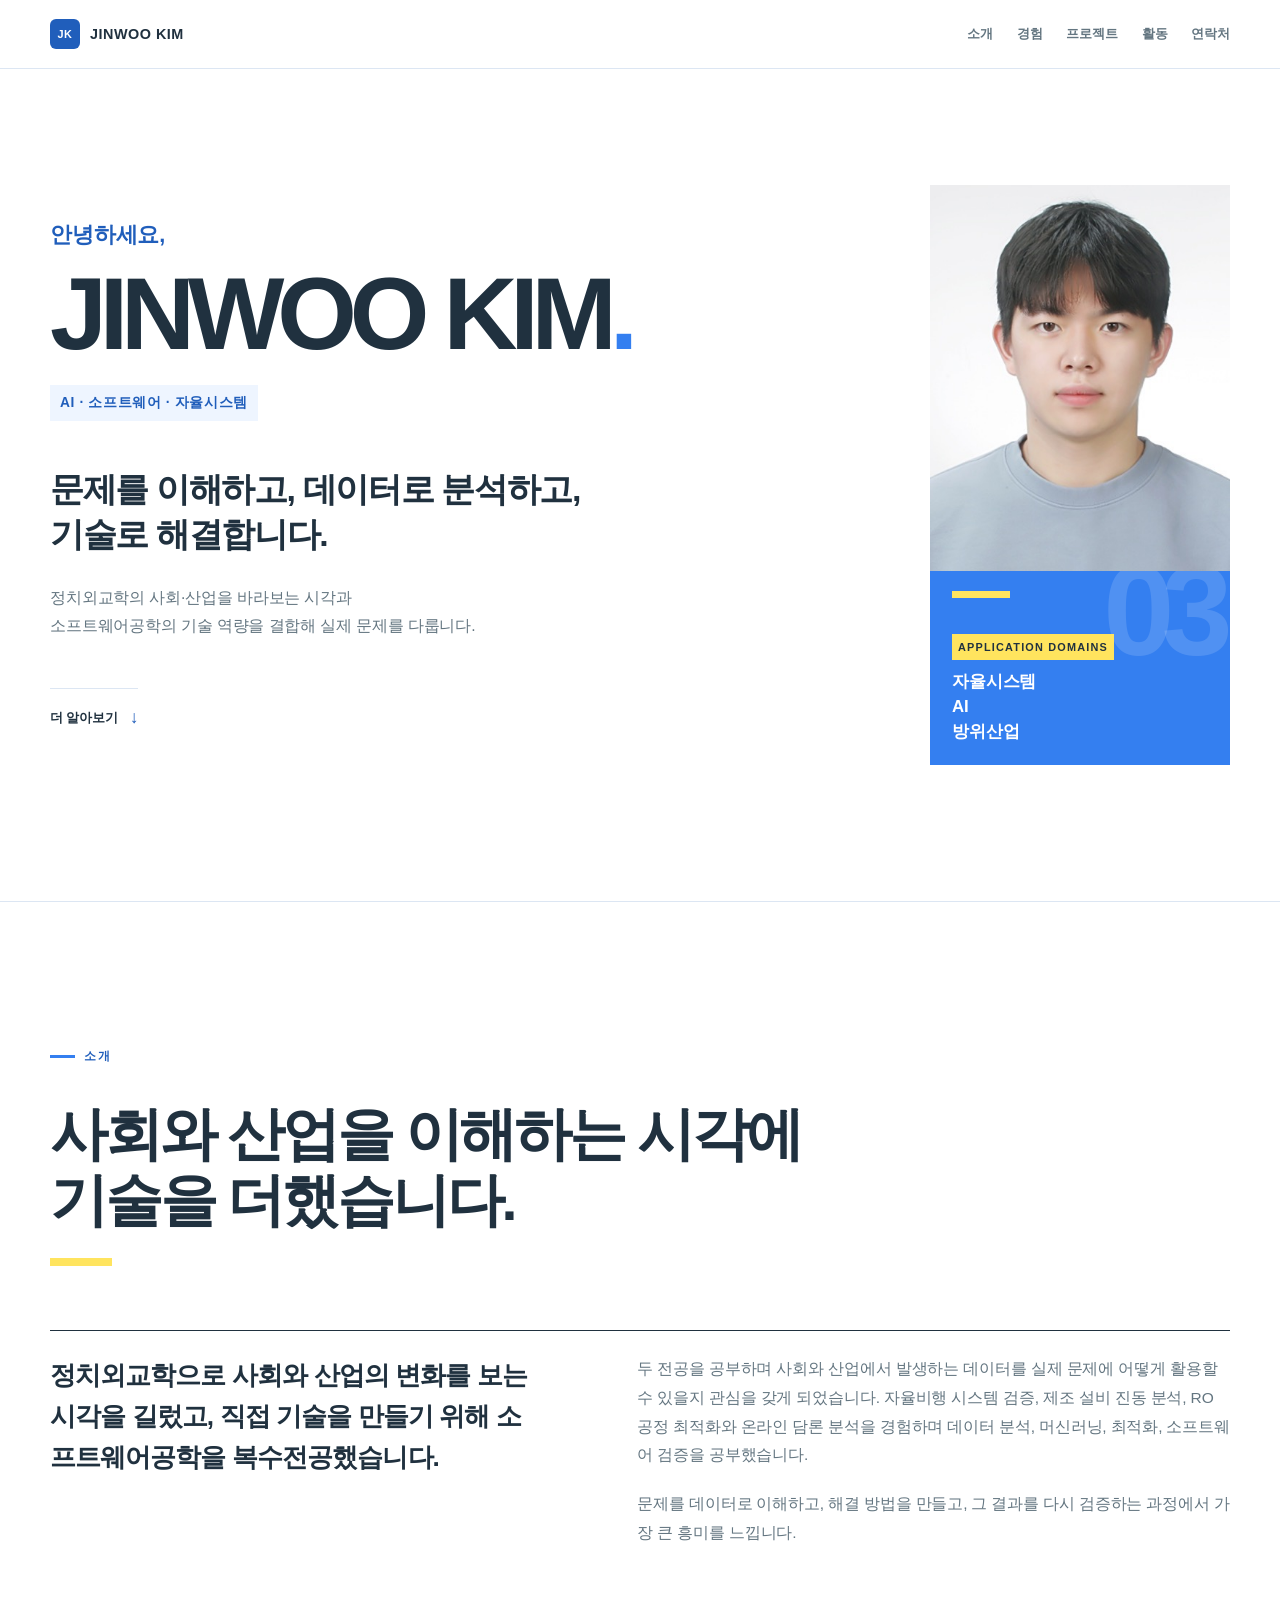
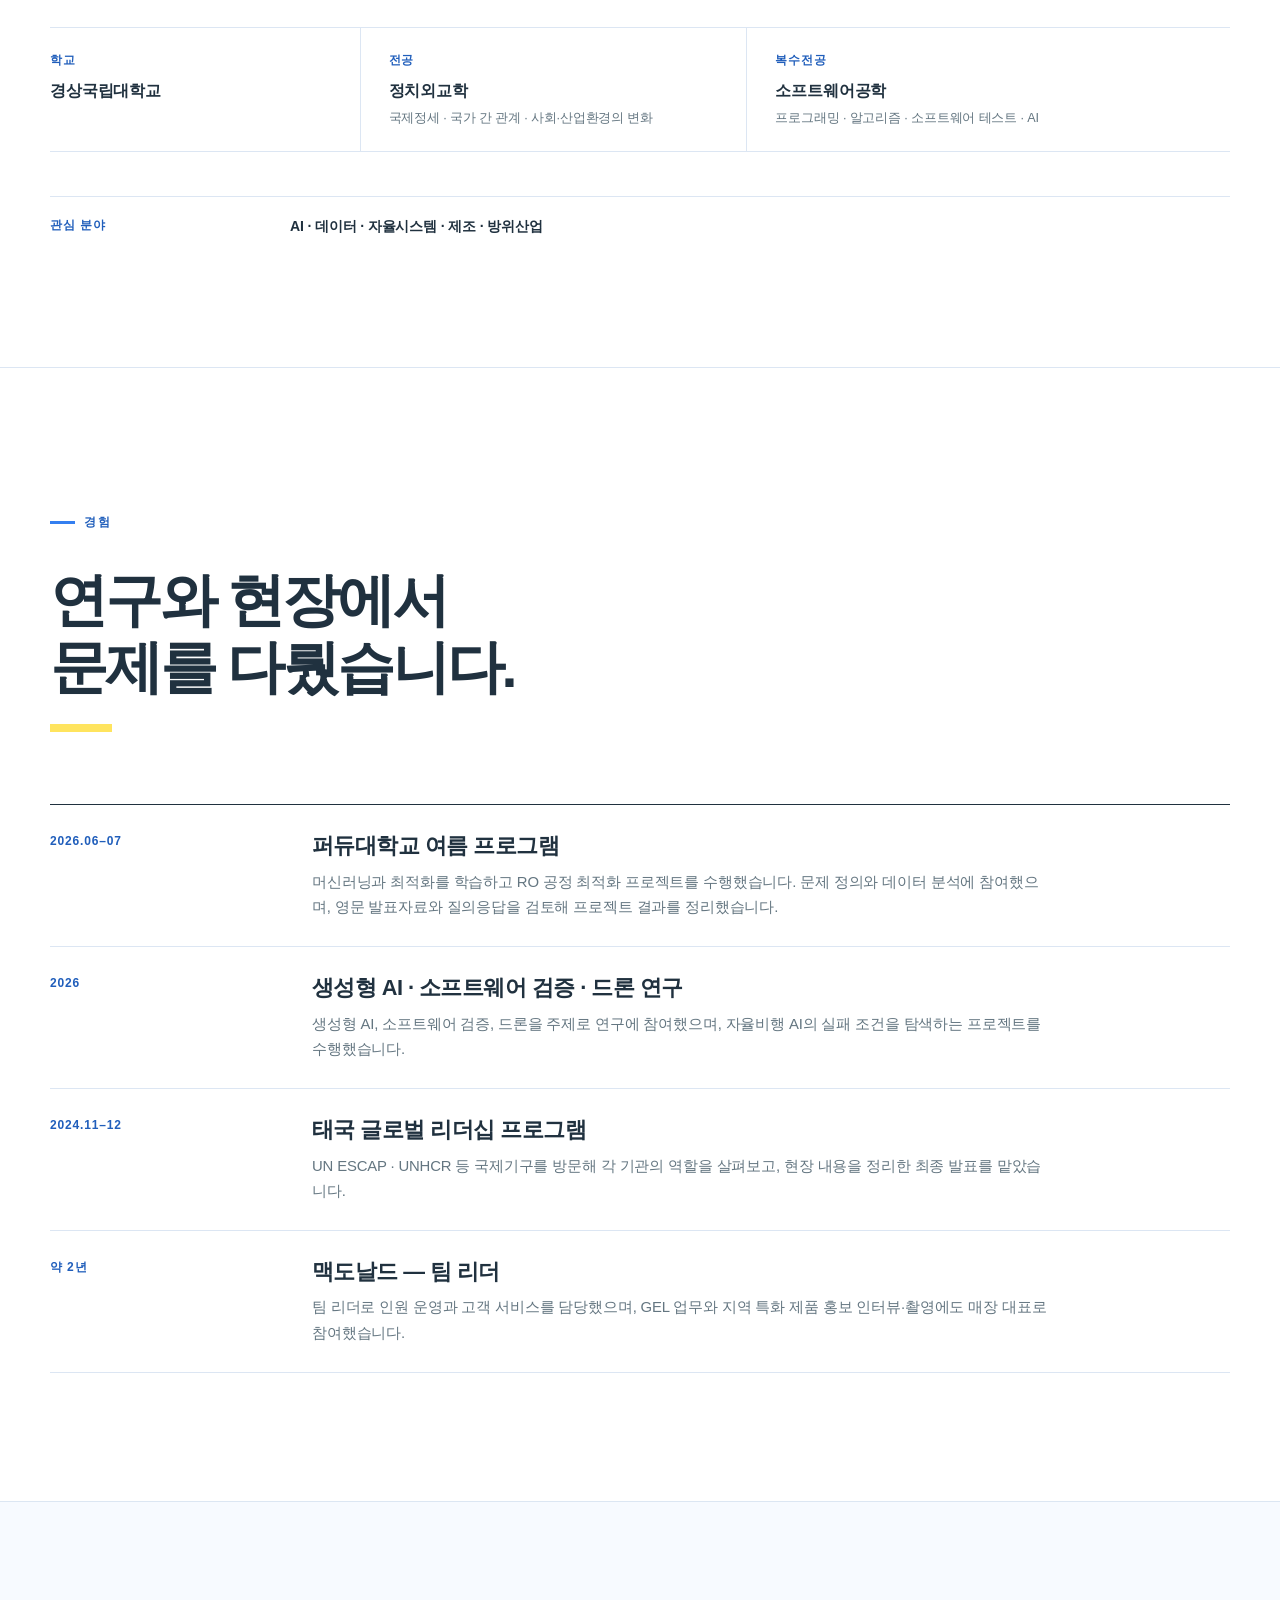
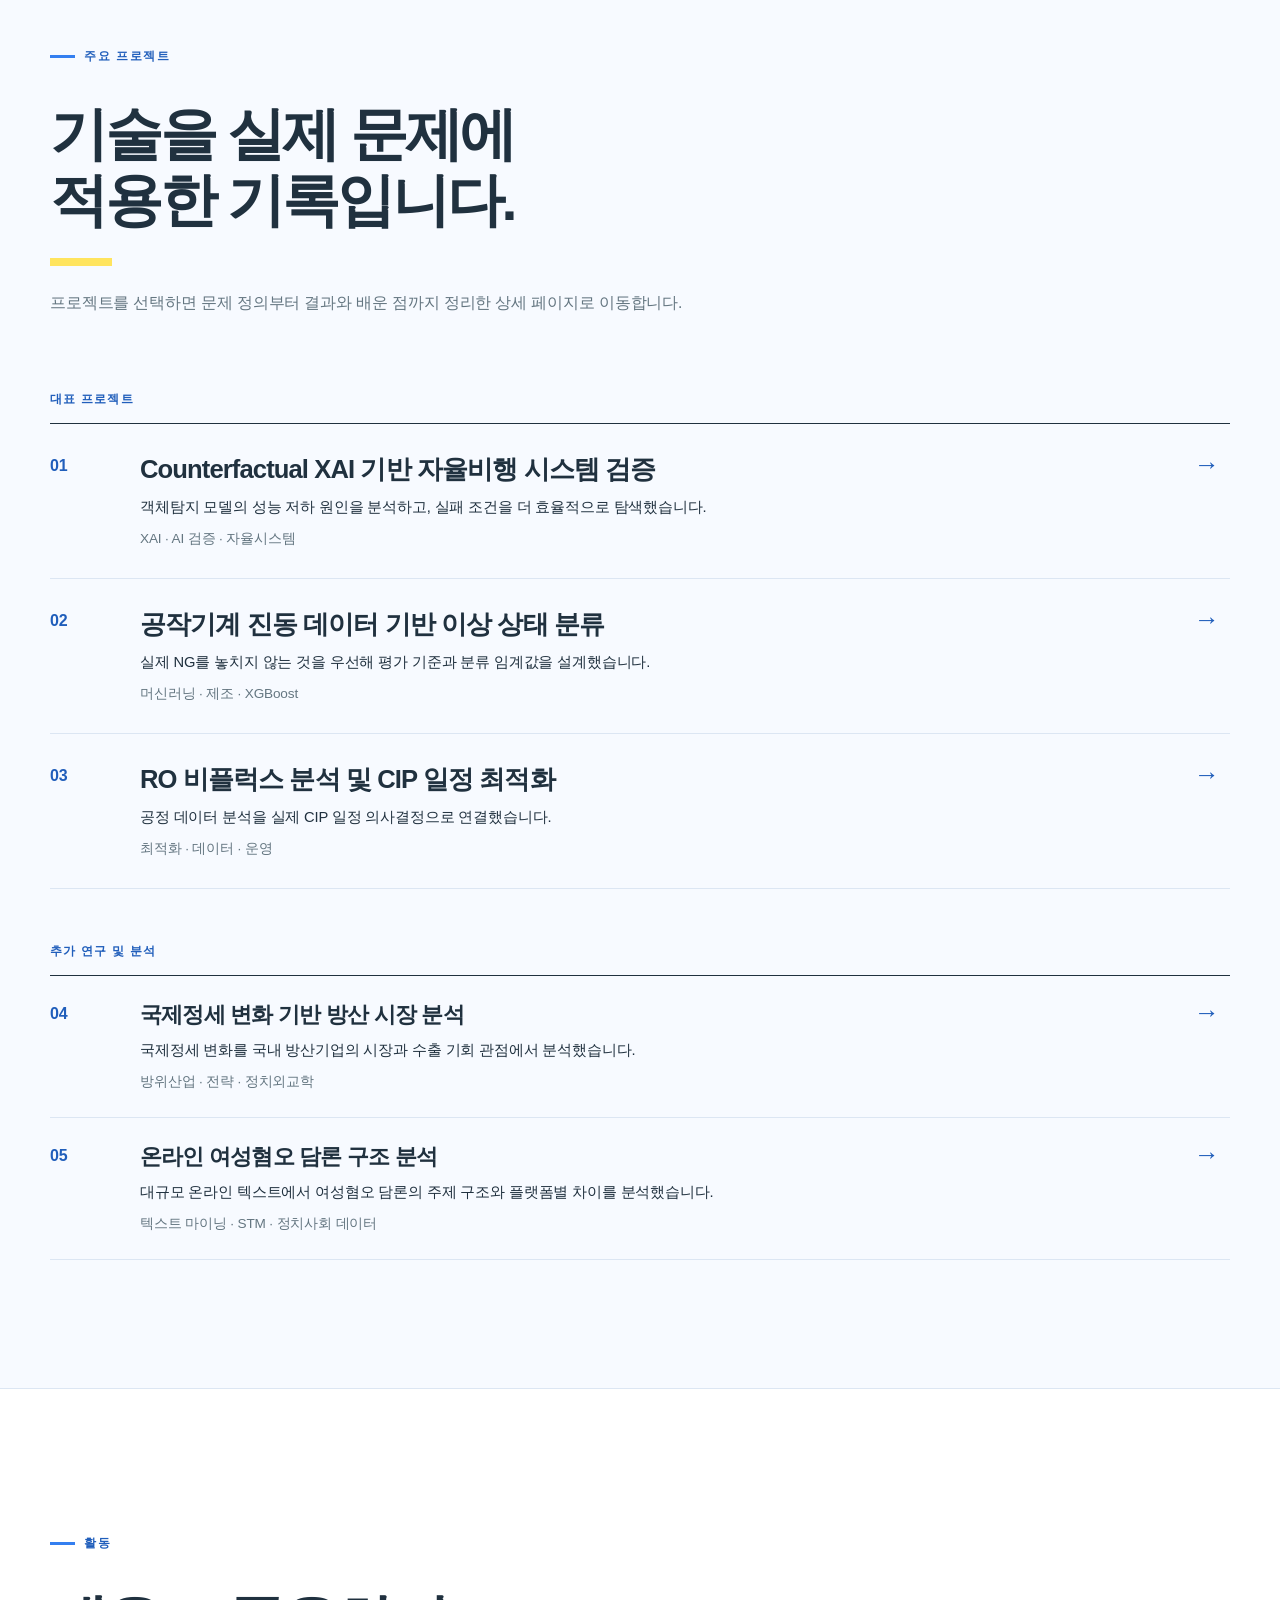
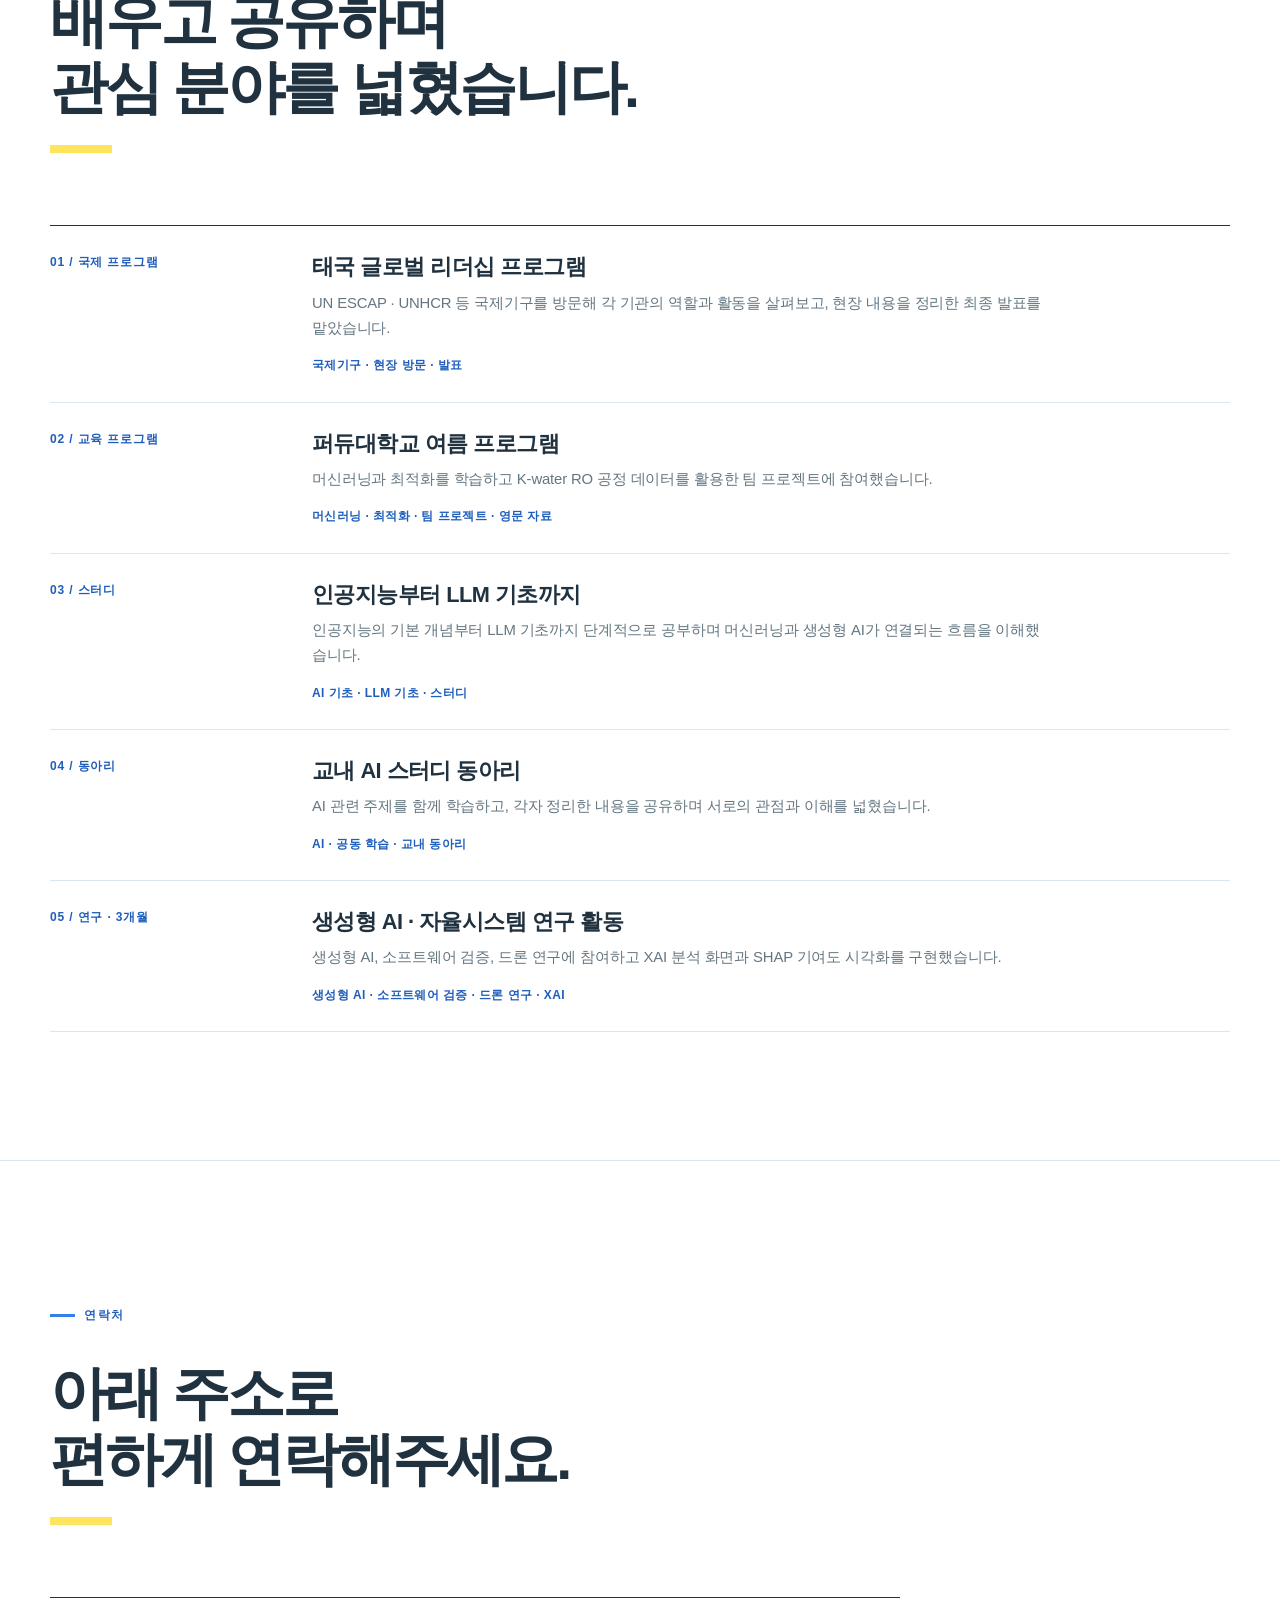
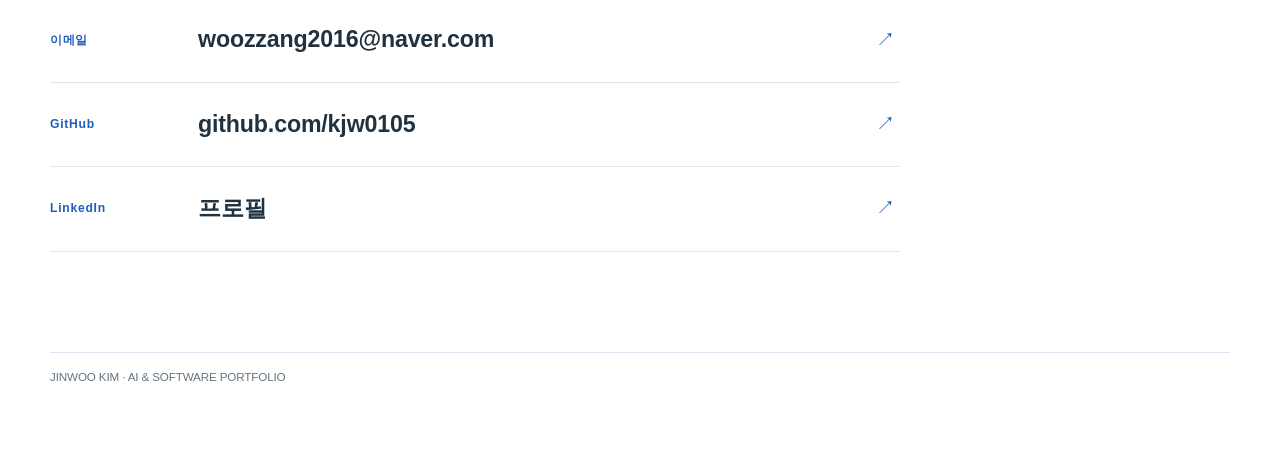
==== commit b4e4fef7: "updates" ====
--- a/index.html
+++ b/index.html
@@ -6,7 +6,7 @@
   <title>JINWOO KIM | AI·소프트웨어 포트폴리오</title>
   <meta name="description" content="정치외교학과 소프트웨어공학을 바탕으로 AI와 데이터로 산업 문제를 다루는 포트폴리오.">
   <link rel="icon" href="assets/favicon.svg" type="image/svg+xml">
-  <link rel="stylesheet" href="style.css?v=20260927">
+  <link rel="stylesheet" href="style.css?v=20260927h">
 </head>
 <body class="home-page">
   <a class="skip-link" href="#main">본문으로 건너뛰기</a>
@@ -24,9 +24,9 @@
     </div>
   </nav>
 
-  <main id="main">
+  <main id="main" tabindex="-1">
     <section class="landing home-section" id="home" aria-labelledby="home-heading">
-      <div class="container">
+      <div class="container landing-layout">
         <div class="landing-content">
           <p class="landing-hello">안녕하세요,</p>
           <h1 id="home-heading">JINWOO KIM<span class="landing-period">.</span></h1>
@@ -35,6 +35,14 @@
           <p class="landing-description">정치외교학의 사회·산업을 바라보는 시각과<br class="desktop-break"> 소프트웨어공학의 기술 역량을 결합해 실제 문제를 다룹니다.</p>
           <a class="scroll-cue" href="#about">더 알아보기 <span aria-hidden="true">↓</span></a>
         </div>
+        <aside class="landing-visual" aria-label="주요 적용 분야">
+          <div class="landing-portrait"><img src="assets/jinwoo-kim-profile.png" alt="김진우 프로필 사진" width="413" height="531"></div>
+          <div class="landing-visual-copy">
+            <span class="landing-visual-number" aria-hidden="true">03</span>
+            <p>APPLICATION DOMAINS</p>
+            <ul><li>자율시스템</li><li>AI</li><li>방위산업</li></ul>
+          </div>
+        </aside>
       </div>
     </section>
 
@@ -75,12 +83,22 @@
     <section class="home-section projects-home" id="projects" aria-labelledby="projects-heading">
       <div class="container">
         <header class="section-heading"><p class="kicker">주요 프로젝트</p><h2 id="projects-heading">기술을 실제 문제에<br>적용한 기록입니다.</h2><p class="section-description">프로젝트를 선택하면 문제 정의부터 결과와 배운 점까지 정리한 상세 페이지로 이동합니다.</p></header>
-        <div class="project-menu">
-          <a class="project-menu-item" href="projects/autonomous-xai.html"><span class="preview-number">01</span><span class="menu-content"><strong>Counterfactual XAI 기반 자율비행 시스템 검증</strong><em>객체탐지 모델의 성능 저하 원인을 분석하고, 실패 조건을 더 효율적으로 탐색했습니다.</em><span>XAI · AI 검증 · 자율시스템</span></span><span class="menu-arrow" aria-hidden="true">→</span></a>
-          <a class="project-menu-item" href="projects/manufacturing-xgb.html"><span class="preview-number">02</span><span class="menu-content"><strong>공작기계 진동 데이터 기반 이상 상태 분류</strong><em>실제 NG를 놓치지 않는 것을 우선해 평가 기준과 분류 임계값을 설계했습니다.</em><span>머신러닝 · 제조 · XGBoost</span></span><span class="menu-arrow" aria-hidden="true">→</span></a>
-          <a class="project-menu-item" href="projects/ro-optimization.html"><span class="preview-number">03</span><span class="menu-content"><strong>RO 비플럭스 분석 및 CIP 일정 최적화</strong><em>공정 데이터 분석을 실제 CIP 일정 의사결정으로 연결했습니다.</em><span>최적화 · 데이터 · 운영</span></span><span class="menu-arrow" aria-hidden="true">→</span></a>
-          <a class="project-menu-item" href="projects/defense-strategy.html"><span class="preview-number">04</span><span class="menu-content"><strong>국제정세 변화 기반 방산 시장 분석</strong><em>국제정세 변화를 국내 방산기업의 시장과 수출 기회 관점에서 분석했습니다.</em><span>방위산업 · 전략 · 정치외교학</span></span><span class="menu-arrow" aria-hidden="true">→</span></a>
-          <a class="project-menu-item" href="projects/gender-discourse-stm.html"><span class="preview-number">05</span><span class="menu-content"><strong>온라인 여성혐오 담론 구조 분석</strong><em>대규모 온라인 텍스트에서 여성혐오 담론의 주제 구조와 플랫폼별 차이를 분석했습니다.</em><span>텍스트 마이닝 · STM · 정치사회 데이터</span></span><span class="menu-arrow" aria-hidden="true">→</span></a>
+        <div class="project-groups">
+          <section class="project-group" aria-labelledby="featured-projects-heading">
+            <h3 class="project-group-label" id="featured-projects-heading">대표 프로젝트</h3>
+            <div class="project-menu project-menu-primary">
+              <a class="project-menu-item" href="projects/autonomous-xai.html"><span class="preview-number">01</span><span class="menu-content"><strong>Counterfactual XAI 기반 자율비행 시스템 검증</strong><em>객체탐지 모델의 성능 저하 원인을 분석하고, 실패 조건을 더 효율적으로 탐색했습니다.</em><span>XAI · AI 검증 · 자율시스템</span></span><span class="menu-arrow" aria-hidden="true">→</span></a>
+              <a class="project-menu-item" href="projects/manufacturing-xgb.html"><span class="preview-number">02</span><span class="menu-content"><strong>공작기계 진동 데이터 기반 이상 상태 분류</strong><em>실제 NG를 놓치지 않는 것을 우선해 평가 기준과 분류 임계값을 설계했습니다.</em><span>머신러닝 · 제조 · XGBoost</span></span><span class="menu-arrow" aria-hidden="true">→</span></a>
+              <a class="project-menu-item" href="projects/ro-optimization.html"><span class="preview-number">03</span><span class="menu-content"><strong>RO 비플럭스 분석 및 CIP 일정 최적화</strong><em>공정 데이터 분석을 실제 CIP 일정 의사결정으로 연결했습니다.</em><span>최적화 · 데이터 · 운영</span></span><span class="menu-arrow" aria-hidden="true">→</span></a>
+            </div>
+          </section>
+          <section class="project-group" aria-labelledby="additional-projects-heading">
+            <h3 class="project-group-label" id="additional-projects-heading">추가 연구 및 분석</h3>
+            <div class="project-menu project-menu-secondary">
+              <a class="project-menu-item" href="projects/defense-strategy.html"><span class="preview-number">04</span><span class="menu-content"><strong>국제정세 변화 기반 방산 시장 분석</strong><em>국제정세 변화를 국내 방산기업의 시장과 수출 기회 관점에서 분석했습니다.</em><span>방위산업 · 전략 · 정치외교학</span></span><span class="menu-arrow" aria-hidden="true">→</span></a>
+              <a class="project-menu-item" href="projects/gender-discourse-stm.html"><span class="preview-number">05</span><span class="menu-content"><strong>온라인 여성혐오 담론 구조 분석</strong><em>대규모 온라인 텍스트에서 여성혐오 담론의 주제 구조와 플랫폼별 차이를 분석했습니다.</em><span>텍스트 마이닝 · STM · 정치사회 데이터</span></span><span class="menu-arrow" aria-hidden="true">→</span></a>
+            </div>
+          </section>
         </div>
       </div>
     </section>
@@ -100,7 +118,7 @@
 
     <section class="home-section contact-home" id="contact" aria-labelledby="contact-heading">
       <div class="container">
-        <header class="section-heading"><p class="kicker">연락처</p><h2 id="contact-heading">새로운 기회와 협업을<br>기다립니다.</h2></header>
+        <header class="section-heading"><p class="kicker">연락처</p><h2 id="contact-heading">아래 주소로<br>편하게 연락해주세요.</h2></header>
         <div class="contact-list">
           <a href="mailto:woozzang2016@naver.com"><span>이메일</span><strong>woozzang2016@naver.com</strong><span aria-hidden="true">↗</span></a>
           <a href="https://github.com/kjw0105" target="_blank" rel="noopener noreferrer"><span>GitHub</span><strong>github.com/kjw0105</strong><span aria-hidden="true">↗</span></a>
--- a/style.css
+++ b/style.css
@@ -1,16 +1,18 @@
 :root {
   --bg: #FFFFFF;
   --surface: #FFFFFF;
-  --ink: #263238;
+  --ink: #20313F;
   --text: var(--ink);
-  --muted: #667A74;
-  --line: #DDEDE9;
-  --mint: #72D8C3;
-  --mint-dark: #258D78;
-  --mint-ink: #247C6A;
-  --mint-soft: #EAF9F5;
-  --accent: var(--mint);
-  --accent-ink: var(--mint-ink);
+  --muted: #647681;
+  --line: #DCE6F3;
+  --blue: #347FF0;
+  --blue-dark: #205EBB;
+  --blue-soft: #EEF5FF;
+  --blue-wash: #F7FAFF;
+  --yellow: #FFE45E;
+  --yellow-soft: #FFF9D9;
+  --accent: var(--blue);
+  --accent-ink: var(--blue-dark);
   --max: 1180px;
 }
 
@@ -25,23 +27,24 @@
 }
 a { color: inherit; text-decoration: none; }
 :focus-visible { outline: 3px solid var(--accent-ink); outline-offset: 4px; }
+main:focus { outline: none; }
 .container { width: min(var(--max), calc(100% - 48px)); margin: 0 auto; }
 .skip-link { position: fixed; top: -80px; left: 16px; z-index: 100; padding: 10px 16px; background: var(--ink); color: #fff; }
 .skip-link:focus { top: 12px; }
 
 /* Navigation */
-.nav { position: sticky; top: 0; z-index: 30; background: var(--surface); border-bottom: 1px solid var(--line); }
+.nav { position: sticky; top: 0; z-index: 30; background: rgba(255,255,255,.96); border-bottom: 1px solid var(--line); }
 .nav-inner { min-height: 68px; display: flex; align-items: center; justify-content: space-between; gap: 24px; }
 .brand { display: inline-flex; align-items: center; gap: 10px; font-size: .9rem; font-weight: 800; letter-spacing: .035em; white-space: nowrap; }
-.brand-mark { display: grid; place-items: center; width: 30px; height: 30px; border-radius: 6px; background: var(--mint); color: var(--ink); font-size: .68rem; }
+.brand-mark { display: grid; place-items: center; width: 30px; height: 30px; border-radius: 6px; background: var(--blue-dark); color: #fff; font-size: .68rem; }
 .nav-links { display: flex; align-items: center; gap: 24px; color: var(--muted); font-size: .84rem; font-weight: 650; }
 .nav-links a:hover { color: var(--accent-ink); }
 .nav-toggle { display: none; width: 44px; height: 44px; padding: 11px; border: 1px solid var(--line); background: var(--surface); cursor: pointer; }
 .nav-toggle span { display: block; height: 2px; margin: 4px 0; background: var(--ink); }
 
 /* Shared type and sections */
-.kicker { display: inline-flex; align-items: center; gap: 9px; color: var(--accent-ink); font-size: .72rem; font-weight: 800; letter-spacing: .14em; text-transform: uppercase; }
-.kicker::before { content: ""; width: 17px; height: 3px; background: var(--mint); }
+.kicker { display: inline-flex; align-items: center; gap: 9px; padding: 5px 9px 5px 0; color: var(--accent-ink); font-size: .72rem; font-weight: 800; letter-spacing: .14em; text-transform: uppercase; }
+.kicker::before { content: ""; width: 25px; height: 3px; background: var(--blue); }
 .grid { display: grid; gap: 24px; }
 .grid-2 { grid-template-columns: repeat(2, minmax(0, 1fr)); }
 .grid-3 { grid-template-columns: repeat(3, minmax(0, 1fr)); }
@@ -55,49 +58,49 @@
 .footer-note { margin-top: 64px; padding-top: 14px; border-top: 1px solid var(--line); color: var(--muted); font-size: .73rem; }
 
 /* Case study pages */
-.page-hero { padding: 80px 0 70px; }
-.page-hero h1 { max-width: 1000px; margin: 18px 0 0; color: var(--ink); font-size: clamp(2.15rem, 4vw, 3.65rem); font-weight: 760; line-height: 1.22; letter-spacing: -.05em; }
-.lead { max-width: 780px; color: var(--muted); font-size: 1.04rem; }
+.page-hero { padding: 80px 0 70px; background: var(--blue-soft); border-bottom: 1px solid #DCE8FA; }
+.page-hero h1 { max-width: 1000px; margin: 18px 0 0; color: var(--ink); font-size: clamp(2.15rem, 4vw, 3.65rem); font-weight: 760; line-height: 1.22; letter-spacing: -.05em; word-break: keep-all; overflow-wrap: anywhere; }
+.lead { max-width: 780px; color: var(--muted); font-size: 1.04rem; word-break: keep-all; }
 .page-hero .lead { max-width: 780px; margin-top: 21px; }
 .page-meta { display: flex; flex-wrap: wrap; gap: 8px 0; margin-top: 27px; }
-.meta-pill { padding: 0 13px; border-left: 1px solid var(--line); color: var(--muted); font-size: .78rem; font-weight: 650; }
+.meta-pill { min-width: 0; padding: 0 13px; border-left: 1px solid var(--line); color: var(--muted); font-size: .78rem; font-weight: 650; overflow-wrap: anywhere; }
 .meta-pill:first-child { padding-left: 0; border-left: 0; }
 .project-section { padding: 70px 0; border-top: 1px solid var(--line); }
-.project-section h2 { margin: 0 0 20px; color: var(--accent-ink); font-size: .78rem; font-weight: 800; letter-spacing: .12em; text-transform: uppercase; }
+.project-section h2 { display: inline-flex; margin: 0 0 20px; padding: 5px 9px; background: var(--blue-soft); color: var(--blue-dark); font-size: .78rem; font-weight: 800; letter-spacing: .12em; text-transform: uppercase; }
 .project-section p { max-width: 900px; color: var(--muted); }
 .project-section p b { color: var(--ink); }
 .project-section .section-intro { max-width: 820px; margin-bottom: 30px; color: var(--ink); font-size: 1.05rem; line-height: 1.75; }
 .project-section .callout { max-width: 900px; margin: 30px 0; padding: 0 0 0 22px; border-left: 3px solid var(--accent); color: var(--ink); font-size: clamp(1.35rem, 2.2vw, 2rem); font-weight: 680; line-height: 1.45; letter-spacing: -.035em; }
 .hero-brief { display: grid; grid-template-columns: repeat(3, minmax(0, 1fr)); max-width: 960px; margin: 46px 0 0; border-top: 1px solid var(--ink); }
 .hero-brief > div { min-width: 0; padding: 18px 24px 0 0; }
-.hero-brief dt { color: var(--mint-ink); font-size: .72rem; font-weight: 800; letter-spacing: .08em; }
-.hero-brief dd { margin: 7px 0 0; color: var(--ink); font-size: .9rem; font-weight: 650; line-height: 1.5; }
-.core-question { max-width: 960px; margin: 38px 0 0; padding: 26px 28px; border-left: 3px solid var(--mint); background: var(--mint-soft); }
-.core-question span { color: var(--mint-ink); font-size: .72rem; font-weight: 800; letter-spacing: .1em; }
+.hero-brief dt { color: var(--blue-dark); font-size: .72rem; font-weight: 800; letter-spacing: .08em; }
+.hero-brief dd { margin: 7px 0 0; color: var(--ink); font-size: .9rem; font-weight: 650; line-height: 1.5; overflow-wrap: anywhere; }
+.core-question { max-width: 960px; margin: 30px 0 0; padding: 22px 26px; border-left: 4px solid var(--yellow); background: #FFFBE8; }
+.core-question span { color: #8A6B00; font-size: .72rem; font-weight: 800; letter-spacing: .1em; }
 .core-question p { margin: 10px 0 0; color: var(--ink); font-size: clamp(1.25rem, 2.25vw, 1.9rem); font-weight: 680; line-height: 1.48; letter-spacing: -.035em; }
-.decision-list { max-width: 980px; margin-top: 28px; border-top: 1px solid var(--ink); }
-.decision-list article { display: grid; grid-template-columns: 150px minmax(0, 1fr); gap: 8px 30px; padding: 26px 0; border-bottom: 1px solid var(--line); }
-.decision-list span { grid-row: 1 / 3; color: var(--mint-ink); font-size: .74rem; font-weight: 800; letter-spacing: .05em; }
+.decision-list { max-width: 980px; margin-top: 24px; border-top: 1px solid var(--ink); }
+.decision-list article { display: grid; grid-template-columns: 150px minmax(0, 1fr); gap: 8px 30px; padding: 22px 0; border-bottom: 1px solid var(--line); }
+.decision-list span { grid-row: 1 / 3; color: var(--blue-dark); font-size: .74rem; font-weight: 800; letter-spacing: .05em; }
 .decision-list h3 { margin: 0; color: var(--ink); font-size: clamp(1.1rem, 1.7vw, 1.4rem); line-height: 1.45; }
 .decision-list p { margin: 0; line-height: 1.75; }
-.scope-note { max-width: 960px; margin: 28px 0 34px; padding: 20px 0; border-top: 1px solid var(--ink); border-bottom: 1px solid var(--line); }
-.scope-note b { color: var(--mint-ink); font-size: .76rem; letter-spacing: .06em; }
+.scope-note { max-width: 960px; margin: 24px 0 28px; padding: 18px 0; border-top: 1px solid var(--ink); border-bottom: 1px solid var(--line); }
+.scope-note b { color: var(--blue-dark); font-size: .76rem; letter-spacing: .06em; }
 .scope-note p { margin: 7px 0 0; }
-.result-meaning { max-width: 900px; margin-top: 32px !important; padding-left: 20px; border-left: 3px solid var(--mint); color: var(--ink) !important; font-size: 1.02rem; line-height: 1.8; }
+.result-meaning { max-width: 900px; margin-top: 32px !important; padding-left: 20px; border-left: 4px solid var(--yellow); color: var(--ink) !important; font-size: 1.02rem; line-height: 1.8; }
 .contribution-list { margin-top: 22px; }
 .contribution-list .card { min-width: 0; padding: 20px 12px 0 0; border-top: 1px solid var(--ink); }
 .contribution-list .card h3 { margin-top: 12px; }
 .contribution-list .card p { font-size: .9rem; }
-.flow { display: grid; grid-template-columns: repeat(6, minmax(0, 1fr)); gap: 12px; margin: 30px 0; }
+.flow { display: grid; grid-template-columns: repeat(6, minmax(0, 1fr)); gap: 12px; margin: 26px 0; }
 .flow-four { grid-template-columns: repeat(4, minmax(0, 1fr)); }
 .flow-five { grid-template-columns: repeat(5, minmax(0, 1fr)); }
 .flow-seven { grid-template-columns: repeat(7, minmax(0, 1fr)); }
-.flow-step { min-width: 0; padding: 12px 8px 0 0; border-top: 2px solid var(--ink); }
-.flow-step b { display: block; color: var(--accent-ink); font-size: .72rem; margin-bottom: 10px; }
+.flow-step { min-width: 0; padding: 12px 8px 0 0; border-top: 2px solid var(--blue); }
+.flow-step b { display: block; color: var(--blue-dark); font-size: .72rem; margin-bottom: 10px; }
 .flow-step span { color: var(--text); font-size: .86rem; font-weight: 600; line-height: 1.4; overflow-wrap: anywhere; }
-.mechanism-list { max-width: 940px; margin-top: 30px; border-top: 1px solid var(--ink); }
-.mechanism-list > div { display: grid; grid-template-columns: 138px minmax(0, 1fr); gap: 20px; padding: 20px 0; border-bottom: 1px solid var(--line); }
-.mechanism-list > div > span { color: var(--mint-ink); font-size: .76rem; font-weight: 800; white-space: nowrap; }
+.mechanism-list { max-width: 940px; margin-top: 24px; border-top: 1px solid var(--ink); }
+.mechanism-list > div { display: grid; grid-template-columns: 138px minmax(0, 1fr); gap: 20px; padding: 17px 0; border-bottom: 1px solid var(--line); }
+.mechanism-list > div > span { color: var(--blue-dark); font-size: .76rem; font-weight: 800; white-space: nowrap; }
 .mechanism-list p { margin: 0; line-height: 1.75; }
 .contribution-detail > div > span { line-height: 1.45; }
 .phase-list { display: grid; grid-template-columns: repeat(2, minmax(0, 1fr)); gap: 32px; max-width: 960px; margin-top: 34px; }
@@ -106,18 +109,18 @@
 .phase-list p { margin: 10px 0 0; font-size: .92rem; }
 .data-line { max-width: 960px !important; margin: 26px 0 0; padding-top: 18px; border-top: 1px solid var(--line); line-height: 1.9; }
 .data-line b { margin-right: 12px; }
-.project-section code { padding: .12em .38em; background: var(--mint-soft); color: var(--mint-ink); font: 650 .88em/1.4 ui-monospace, SFMono-Regular, Consolas, monospace; }
+.project-section code { padding: .12em .38em; background: var(--blue-soft); color: var(--blue-dark); font: 650 .88em/1.4 ui-monospace, SFMono-Regular, Consolas, monospace; }
 .stat-grid { display: grid; grid-template-columns: repeat(4, minmax(0, 1fr)); gap: 20px; margin: 28px 0; }
 .stat-box { min-width: 0; padding-top: 13px; border-top: 1px solid var(--line); }
 .stat-box strong { display: block; color: var(--ink); font-size: clamp(1.55rem, 2.8vw, 2.5rem); font-weight: 760; line-height: 1.15; letter-spacing: -.05em; overflow-wrap: anywhere; }
 .stat-box span { display: block; margin-top: 6px; color: var(--muted); font-size: .78rem; }
-.result-section { border-top: 2px solid var(--accent); background: var(--surface); }
+.result-section { border-top: 2px solid var(--yellow); background: var(--blue-wash); }
 .result-section .stat-grid { margin: 34px 0; }
-.result-section .stat-box { border-top: 2px solid var(--mint); }
-.result-section .stat-box strong { color: var(--ink); font-size: clamp(2rem, 4.1vw, 3.65rem); }
+.result-section .stat-box { border-top: 2px solid var(--blue); }
+.result-section .stat-box strong { color: var(--blue-dark); font-size: clamp(2rem, 4.1vw, 3.65rem); }
 .follow-up-result { max-width: 960px; margin-top: 48px; padding-top: 24px; border-top: 1px solid var(--ink); }
 .follow-up-result h3 { margin: 0 0 12px; color: var(--ink); font-size: clamp(1.2rem, 1.8vw, 1.5rem); }
-.follow-up-result .limitation { margin-top: 18px; padding-left: 16px; border-left: 2px solid var(--mint); font-size: .9rem; }
+.follow-up-result .limitation { margin-top: 18px; padding-left: 16px; border-left: 2px solid var(--blue); font-size: .9rem; }
 .chart-card { max-width: 960px; margin: 30px 0; padding: 28px 0 12px; border-top: 1px solid var(--line); border-bottom: 1px solid var(--line); }
 .bar-row { display: grid; grid-template-columns: 110px minmax(0, 1fr) 90px; gap: 20px; align-items: center; margin: 14px 0; font-size: .86rem; }
 .bar-row b { color: var(--ink); text-align: right; }
@@ -128,10 +131,10 @@
 caption { padding-bottom: 10px; color: var(--ink); text-align: left; font-weight: 700; }
 th, td { padding: 11px 15px; border-top: 1px solid var(--line); text-align: left; font-size: .9rem; }
 th { color: var(--ink); }
-.em-row { color: var(--mint-ink); background: var(--mint-soft); font-weight: 700; }
+.em-row { color: var(--blue-dark); background: var(--yellow-soft); font-weight: 700; }
 .qual-result { color: var(--ink) !important; font-size: clamp(1.35rem, 2.1vw, 1.8rem); font-weight: 650; line-height: 1.5; }
 .lesson-section { padding-top: 54px; padding-bottom: 64px; }
-.lesson { max-width: 830px; padding-left: 18px; border-left: 3px solid var(--mint); }
+.lesson { max-width: 830px; padding-left: 18px; border-left: 3px solid var(--blue); }
 .lesson h2 { margin-bottom: 12px; }
 .lesson strong { display: block; margin-top: 12px; color: var(--ink); font-size: clamp(1.18rem, 1.8vw, 1.5rem); font-weight: 700; letter-spacing: -.03em; }
 .lesson p { margin: 12px 0 0; color: var(--muted); }
@@ -142,11 +145,11 @@
 .next-project:hover h3 { color: var(--accent-ink); }
 
 /* Case study sections */
-.page-hero { display: flex; align-items: center; min-height: 68svh; padding: 76px 0; }
+.page-hero { display: flex; align-items: center; min-height: 56svh; padding: 62px 0; }
 .page-hero > .container { width: min(var(--max), calc(100% - 48px)); }
-.project-section { padding: 74px 0; }
+.project-section { padding: 58px 0; }
 .project-section > .container { width: min(var(--max), calc(100% - 48px)); }
-.project-section.lesson-section { padding: 58px 0 66px; }
+.project-section.lesson-section { padding: 48px 0 54px; }
 .project-section.next-section { padding: 34px 0; }
 
 @media (max-width: 920px) {
@@ -170,12 +173,15 @@
   .mechanism-list > div { grid-template-columns: 1fr; gap: 8px; }
   .page-hero, .project-section, .project-section.lesson-section { min-height: 0; }
   .page-hero > .container, .project-section > .container { width: min(var(--max), calc(100% - 32px)); }
-  .page-hero { display: block; padding: 72px 0; }
-  .project-section { display: block; padding: 68px 0; }
+  .page-hero { display: block; padding: 58px 0; }
+  .project-section { display: block; padding: 54px 0; }
 }
 
 @media (max-width: 420px) {
   .brand { font-size: .78rem; }
+  .page-meta { display: grid; grid-template-columns: repeat(2, minmax(0, 1fr)); gap: 8px 0; }
+  .meta-pill { padding-left: 10px; }
+  .meta-pill:nth-child(odd) { padding-left: 0; border-left: 0; }
   .bar-row { grid-template-columns: 65px minmax(0, 1fr) 68px; gap: 9px; font-size: .75rem; }
   .stat-grid { gap: 16px; }
   .stat-box strong { font-size: 1.55rem; }
@@ -188,23 +194,33 @@
 /* Shared navigation for every page */
 .nav-divider { width: 1px; height: 18px; background: var(--line); }
 .nav-links a[aria-current] { color: var(--accent-ink); }
-.nav-links a[aria-current]::after { content: ""; display: block; height: 2px; background: var(--mint); }
+.nav-links a[aria-current]::after { content: ""; display: block; height: 2px; background: var(--blue); }
 
 /* Home: single-page portfolio */
 .landing { display: flex; align-items: center; min-height: calc(100svh - 68px); padding: 70px 0 90px; }
-.landing-content { max-width: 1060px; }
+.landing-layout { display: grid; grid-template-columns: minmax(0, 1.7fr) minmax(300px, .7fr); gap: clamp(36px, 5vw, 72px); align-items: center; }
+.landing-content { max-width: 820px; }
 .landing-hello { margin: 0 0 8px; color: var(--accent-ink); font-size: clamp(1rem, 1.7vw, 1.35rem); font-weight: 700; }
 .landing h1 { margin: 0; color: var(--ink); font-size: clamp(4rem, 8vw, 7.5rem); font-weight: 800; line-height: 1.02; letter-spacing: -.07em; }
-.landing-period { color: var(--mint-ink); }
-.landing-fields { margin: 19px 0 0; color: var(--accent-ink); font-size: .86rem; font-weight: 800; letter-spacing: .045em; }
-.landing-statement { max-width: 840px; margin: 46px 0 0; color: var(--ink); font-size: clamp(1.55rem, 2.65vw, 2.35rem); font-weight: 650; line-height: 1.34; letter-spacing: -.04em; }
-.landing-description { margin: 26px 0 0; color: var(--muted); font-size: clamp(.98rem, 1.2vw, 1.1rem); line-height: 1.8; }
+.landing-period { color: var(--blue); }
+.landing-fields { display: inline-flex; margin: 19px 0 0; padding: 6px 10px; background: var(--blue-soft); color: var(--blue-dark); font-size: .86rem; font-weight: 800; letter-spacing: .045em; }
+.landing-statement { max-width: 840px; margin: 46px 0 0; color: var(--ink); font-size: clamp(1.55rem, 2.65vw, 2.35rem); font-weight: 650; line-height: 1.34; letter-spacing: -.04em; word-break: keep-all; }
+.landing-description { margin: 26px 0 0; color: var(--muted); font-size: clamp(.98rem, 1.2vw, 1.1rem); line-height: 1.8; word-break: keep-all; }
+.landing-visual { display: grid; grid-template-rows: auto auto; width: min(100%, 300px); justify-self: end; overflow: hidden; background: var(--blue); color: #fff; }
+.landing-portrait { min-width: 0; min-height: 0; overflow: hidden; background: #F2F4F7; }
+.landing-portrait img { display: block; width: 100%; height: auto; }
+.landing-visual-copy { position: relative; min-width: 0; padding: 20px 22px 22px; overflow: hidden; }
+.landing-visual-copy::before { content: ""; display: block; width: 58px; height: 7px; background: var(--yellow); }
+.landing-visual-number { position: absolute; right: 10px; top: -24px; color: rgba(255,255,255,.14); font-size: 8rem; font-weight: 850; line-height: 1; letter-spacing: -.1em; }
+.landing-visual p { position: relative; display: inline-flex; margin: 36px 0 0; padding: 4px 6px; background: var(--yellow); color: var(--ink); font-size: .68rem; font-weight: 850; letter-spacing: .11em; }
+.landing-visual ul { position: relative; display: grid; gap: 4px; margin: 12px 0 0; padding: 0; list-style: none; font-size: clamp(1.05rem, 1.25vw, 1.25rem); font-weight: 750; line-height: 1.25; }
 .scroll-cue { display: inline-flex; align-items: center; gap: 12px; margin-top: 48px; padding-top: 14px; border-top: 1px solid var(--line); color: var(--ink); font-size: .84rem; font-weight: 750; }
-.scroll-cue span { color: var(--mint-ink); font-size: 1.1rem; }
+.scroll-cue span { color: var(--blue-dark); font-size: 1.1rem; }
 .home-section { padding: clamp(88px, 10vw, 142px) 0; border-top: 1px solid var(--line); scroll-margin-top: 68px; }
 .home-section.landing { padding: 70px 0 90px; border-top: 0; }
 .section-heading { max-width: 920px; }
-.section-heading h2 { margin: 18px 0 0; color: var(--ink); font-size: clamp(2.2rem, 4.5vw, 4rem); font-weight: 760; line-height: 1.16; letter-spacing: -.055em; }
+.section-heading h2 { margin: 18px 0 0; color: var(--ink); font-size: clamp(2.2rem, 4.5vw, 4rem); font-weight: 760; line-height: 1.16; letter-spacing: -.055em; word-break: keep-all; }
+.section-heading h2::after { content: ""; display: block; width: 62px; height: 8px; margin-top: 24px; background: var(--yellow); }
 .section-description { max-width: 700px; margin: 24px 0 0; color: var(--muted); font-size: .98rem; }
 .about-home-grid { display: grid; grid-template-columns: minmax(0, .9fr) minmax(0, 1.1fr); gap: clamp(48px, 8vw, 120px); margin-top: 64px; padding-top: 24px; border-top: 1px solid var(--ink); }
 .about-home-lead p { margin: 0; color: var(--ink); font-size: clamp(1.25rem, 2.05vw, 1.7rem); font-weight: 650; line-height: 1.55; letter-spacing: -.035em; }
@@ -212,10 +228,16 @@
 .academic-summary { display: grid; grid-template-columns: .8fr 1fr 1.25fr; margin-top: 60px; border-top: 1px solid var(--line); border-bottom: 1px solid var(--line); }
 .academic-summary > div { min-width: 0; padding: 23px 28px 23px 0; }
 .academic-summary > div + div { padding-left: 28px; border-left: 1px solid var(--line); }
-.academic-summary span { display: block; color: var(--mint-ink); font-size: .72rem; font-weight: 800; letter-spacing: .08em; }
+.academic-summary span { display: block; color: var(--blue-dark); font-size: .72rem; font-weight: 800; letter-spacing: .08em; }
 .academic-summary strong { display: block; margin-top: 8px; color: var(--ink); font-size: 1.02rem; line-height: 1.45; }
 .academic-summary small { display: block; margin-top: 6px; color: var(--muted); font-size: .79rem; line-height: 1.55; }
-.projects-home { background: #FBFEFD; }
+.projects-home { background: var(--blue-wash); }
+.project-groups { margin-top: 72px; }
+.project-group + .project-group { margin-top: 52px; }
+.project-group-label { margin: 0; color: var(--blue-dark); font-size: .75rem; font-weight: 800; letter-spacing: .1em; }
+.project-group .project-menu { margin-top: 14px; }
+.project-menu-secondary .menu-content strong { font-size: clamp(1.12rem, 1.7vw, 1.5rem); }
+.project-menu-secondary .project-menu-item { padding-block: 24px; }
 .contact-home { padding-bottom: 54px; }
 .contact-home .footer-note { margin-top: 100px; }
 
@@ -225,18 +247,18 @@
 .interior-heading .kicker { margin: 0; }
 .interior-heading h1 { margin: 17px 0 0; color: var(--ink); font-size: clamp(2.45rem, 4.6vw, 4.25rem); font-weight: 760; line-height: 1.18; letter-spacing: -.055em; }
 .academic-background, .about-introduction { margin-top: 66px; padding-top: 20px; border-top: 1px solid var(--line); }
-.about-section-label { margin: 0; color: var(--mint-ink); font-size: .75rem; font-weight: 800; letter-spacing: .1em; text-transform: uppercase; }
+.about-section-label { margin: 0; color: var(--blue-dark); font-size: .75rem; font-weight: 800; letter-spacing: .1em; text-transform: uppercase; }
 .academic-school { margin: 20px 0 0; color: var(--ink); font-size: clamp(1.35rem, 2.4vw, 1.9rem); font-weight: 720; line-height: 1.35; letter-spacing: -.035em; }
 .academic-degrees { max-width: 900px; margin: 27px 0 0; border-top: 1px solid var(--line); }
 .academic-degrees > div { display: grid; grid-template-columns: 170px minmax(0, 1fr); gap: 22px; padding: 13px 0; border-bottom: 1px solid var(--line); }
-.academic-degrees dt { color: var(--mint-ink); font-size: .75rem; font-weight: 800; letter-spacing: .06em; }
+.academic-degrees dt { color: var(--blue-dark); font-size: .75rem; font-weight: 800; letter-spacing: .06em; }
 .academic-degrees dd { margin: 0; color: var(--ink); font-size: 1rem; font-weight: 680; }
 .academic-degrees dd small { display: block; margin-top: 4px; color: var(--muted); font-size: .85rem; font-weight: 400; line-height: 1.6; }
 .about-layout { display: grid; grid-template-columns: minmax(0, .92fr) minmax(0, 1.08fr); gap: clamp(48px, 8vw, 118px); margin-top: 26px; }
 .about-lead { margin: 0; color: var(--ink); font-size: clamp(1.25rem, 2vw, 1.68rem); font-weight: 650; line-height: 1.55; letter-spacing: -.035em; }
 .about-prose p { margin: 0 0 20px; color: var(--muted); font-size: .96rem; line-height: 1.85; }
 .interest-line { display: grid; grid-template-columns: 220px minmax(0, 1fr); gap: 20px; margin-top: 44px; padding-top: 18px; border-top: 1px solid var(--line); }
-.interest-line span, .experience-date, .education-label, .activity-index { color: var(--accent-ink); font-size: .75rem; font-weight: 800; letter-spacing: .07em; }
+.interest-line span, .experience-date, .education-label, .activity-index { color: var(--blue-dark); font-size: .75rem; font-weight: 800; letter-spacing: .07em; }
 .interest-line p { margin: 0; color: var(--ink); font-size: .88rem; font-weight: 650; }
 
 /* Experience and activities are text timelines */
@@ -245,17 +267,17 @@
 .experience-row h2, .activity-row h2, .education-row h2,
 .experience-row h3, .activity-row h3 { margin: 0; color: var(--ink); font-size: clamp(1.15rem, 1.7vw, 1.45rem); font-weight: 730; line-height: 1.35; letter-spacing: -.025em; }
 .experience-row p, .activity-row p, .education-row p { max-width: 740px; margin: 9px 0 0; color: var(--muted); font-size: .93rem; line-height: 1.7; }
-.activity-row .activity-keywords { margin-top: 14px; color: var(--mint-ink); font-size: .75rem; font-weight: 750; letter-spacing: .035em; }
+.activity-row .activity-keywords { margin-top: 14px; color: var(--blue-dark); font-size: .75rem; font-weight: 750; letter-spacing: .035em; }
 
 /* Project index: navigation, not case-study content */
 .project-menu-item { display: grid; grid-template-columns: 70px minmax(0, 1fr) 36px; gap: 20px; align-items: start; padding: 28px 0; border-bottom: 1px solid var(--line); transition: background .2s, border-color .2s; }
-.preview-number { color: var(--mint-ink); font-size: .84rem; font-weight: 800; }
+.preview-number { color: var(--blue-dark); font-size: 1rem; font-weight: 850; }
 .menu-content { display: grid; gap: 8px; min-width: 0; }
-.menu-content strong { color: var(--ink); font-size: clamp(1.2rem, 2vw, 1.75rem); font-weight: 720; line-height: 1.35; letter-spacing: -.035em; overflow-wrap: anywhere; }
+.menu-content strong { color: var(--ink); font-size: clamp(1.2rem, 2vw, 1.75rem); font-weight: 720; line-height: 1.35; letter-spacing: -.035em; word-break: keep-all; overflow-wrap: anywhere; }
 .menu-content em { max-width: 720px; color: var(--ink); font-size: .92rem; font-style: normal; line-height: 1.65; }
 .menu-content > span { color: var(--muted); font-size: .85rem; }
 .menu-arrow { color: var(--accent-ink); font-size: 1.6rem; line-height: 1; }
-.project-menu-item:hover { border-bottom-color: var(--mint); background: var(--mint-soft); }
+.project-menu-item:hover { border-bottom-color: var(--blue); background: var(--blue-soft); }
 .project-menu-item:hover .menu-content strong, .project-menu-item:hover .menu-arrow { color: var(--accent-ink); }
 
 /* Contact stays deliberately brief */
@@ -265,12 +287,19 @@
 .contact-list a > span:first-child { color: var(--accent-ink); font-size: .76rem; font-weight: 800; letter-spacing: .06em; }
 .contact-list strong { color: var(--ink); font-size: clamp(1.05rem, 1.9vw, 1.45rem); font-weight: 680; overflow-wrap: anywhere; }
 .contact-list a > span:last-child { color: var(--accent-ink); font-size: 1.2rem; }
-.contact-list a:hover strong { color: var(--mint-ink); }
+.contact-list a:hover strong { color: var(--blue-dark); }
 
 @media (max-width: 920px) {
   .nav-divider { width: auto; height: 1px; margin: 8px 0; }
   .nav-links a[aria-current]::after { display: none; }
   .about-layout { grid-template-columns: 1fr; gap: 24px; }
+  .landing-layout { grid-template-columns: 1fr; }
+  .landing-visual { grid-template: auto / 300px minmax(0, 1fr); width: 100%; min-height: 0; max-height: none; justify-self: stretch; }
+  .landing-portrait { grid-column: 1; }
+  .landing-visual-copy { grid-column: 2; padding: 26px; }
+  .landing-visual-number { top: -25px; font-size: 8rem; }
+  .landing-visual p { margin-top: 40px; }
+  .landing-visual ul { grid-template-columns: repeat(3, minmax(0, 1fr)); gap: 18px; }
   .about-home-grid { grid-template-columns: 1fr; gap: 28px; }
   .academic-summary { grid-template-columns: 1fr; }
   .academic-summary > div { padding: 19px 0; }
@@ -281,9 +310,15 @@
 
 @media (max-width: 680px) {
   .landing { min-height: 0; padding: 90px 0 110px; }
+  .landing-layout { gap: 54px; }
   .landing h1 { font-size: clamp(3.2rem, 11vw, 5rem); }
   .landing-statement { margin-top: 38px; font-size: clamp(1.45rem, 6vw, 1.85rem); }
   .landing-description { margin-top: 22px; }
+  .landing-visual { grid-template: auto auto / 1fr; min-height: 0; }
+  .landing-portrait { grid-column: 1; grid-row: 1; }
+  .landing-visual-copy { grid-column: 1; grid-row: 2; padding: 24px 22px; }
+  .landing-visual p { margin-top: 36px; }
+  .landing-visual ul { grid-template-columns: 1fr; gap: 7px; }
   .desktop-break { display: none; }
   .landing-links { margin-top: 42px; }
   .home-section { padding: 82px 0; }
@@ -292,6 +327,8 @@
   .about-home-grid { margin-top: 44px; }
   .academic-summary { margin-top: 42px; }
   .contact-home .footer-note { margin-top: 70px; }
+  .project-groups { margin-top: 48px; }
+  .project-group + .project-group { margin-top: 42px; }
   .interior { min-height: 0; padding: 66px 0 90px; }
   .interior-heading h1 { font-size: clamp(2.2rem, 9vw, 3.3rem); }
   .academic-background, .about-introduction { margin-top: 48px; }
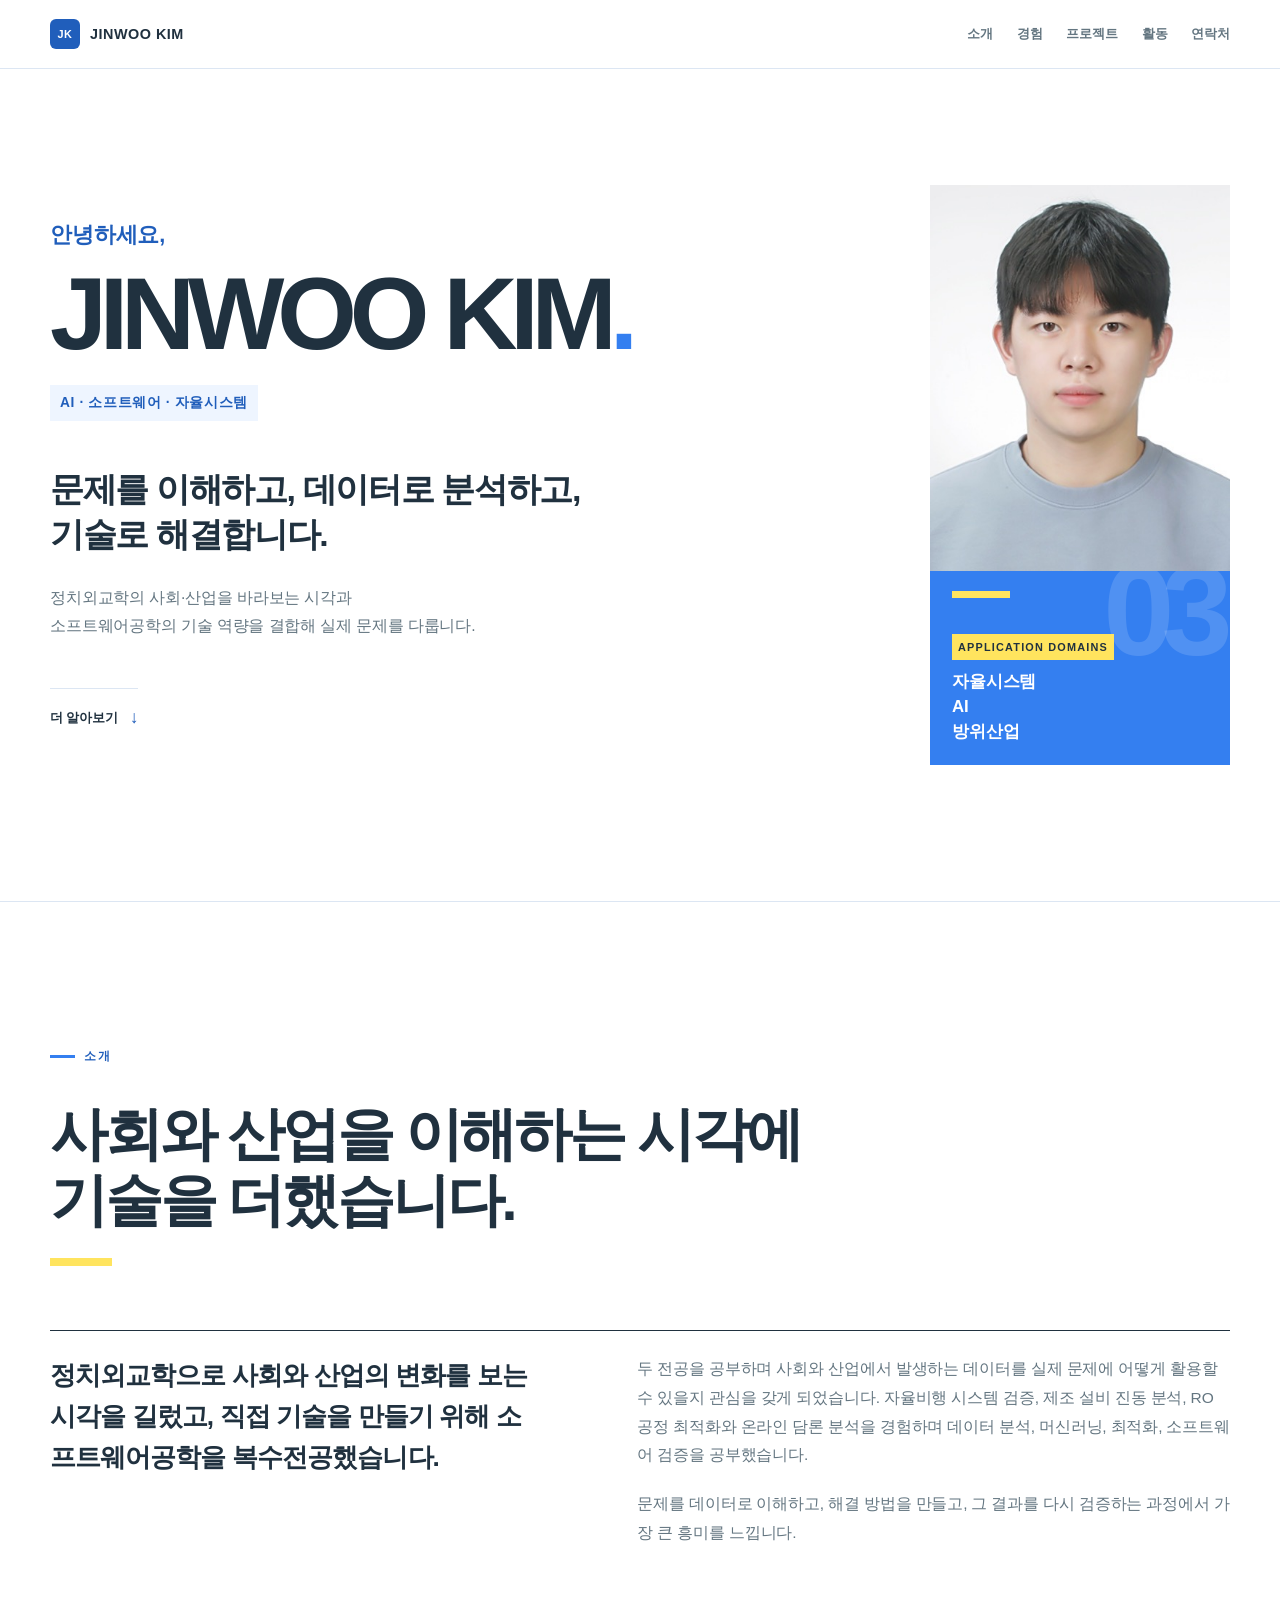
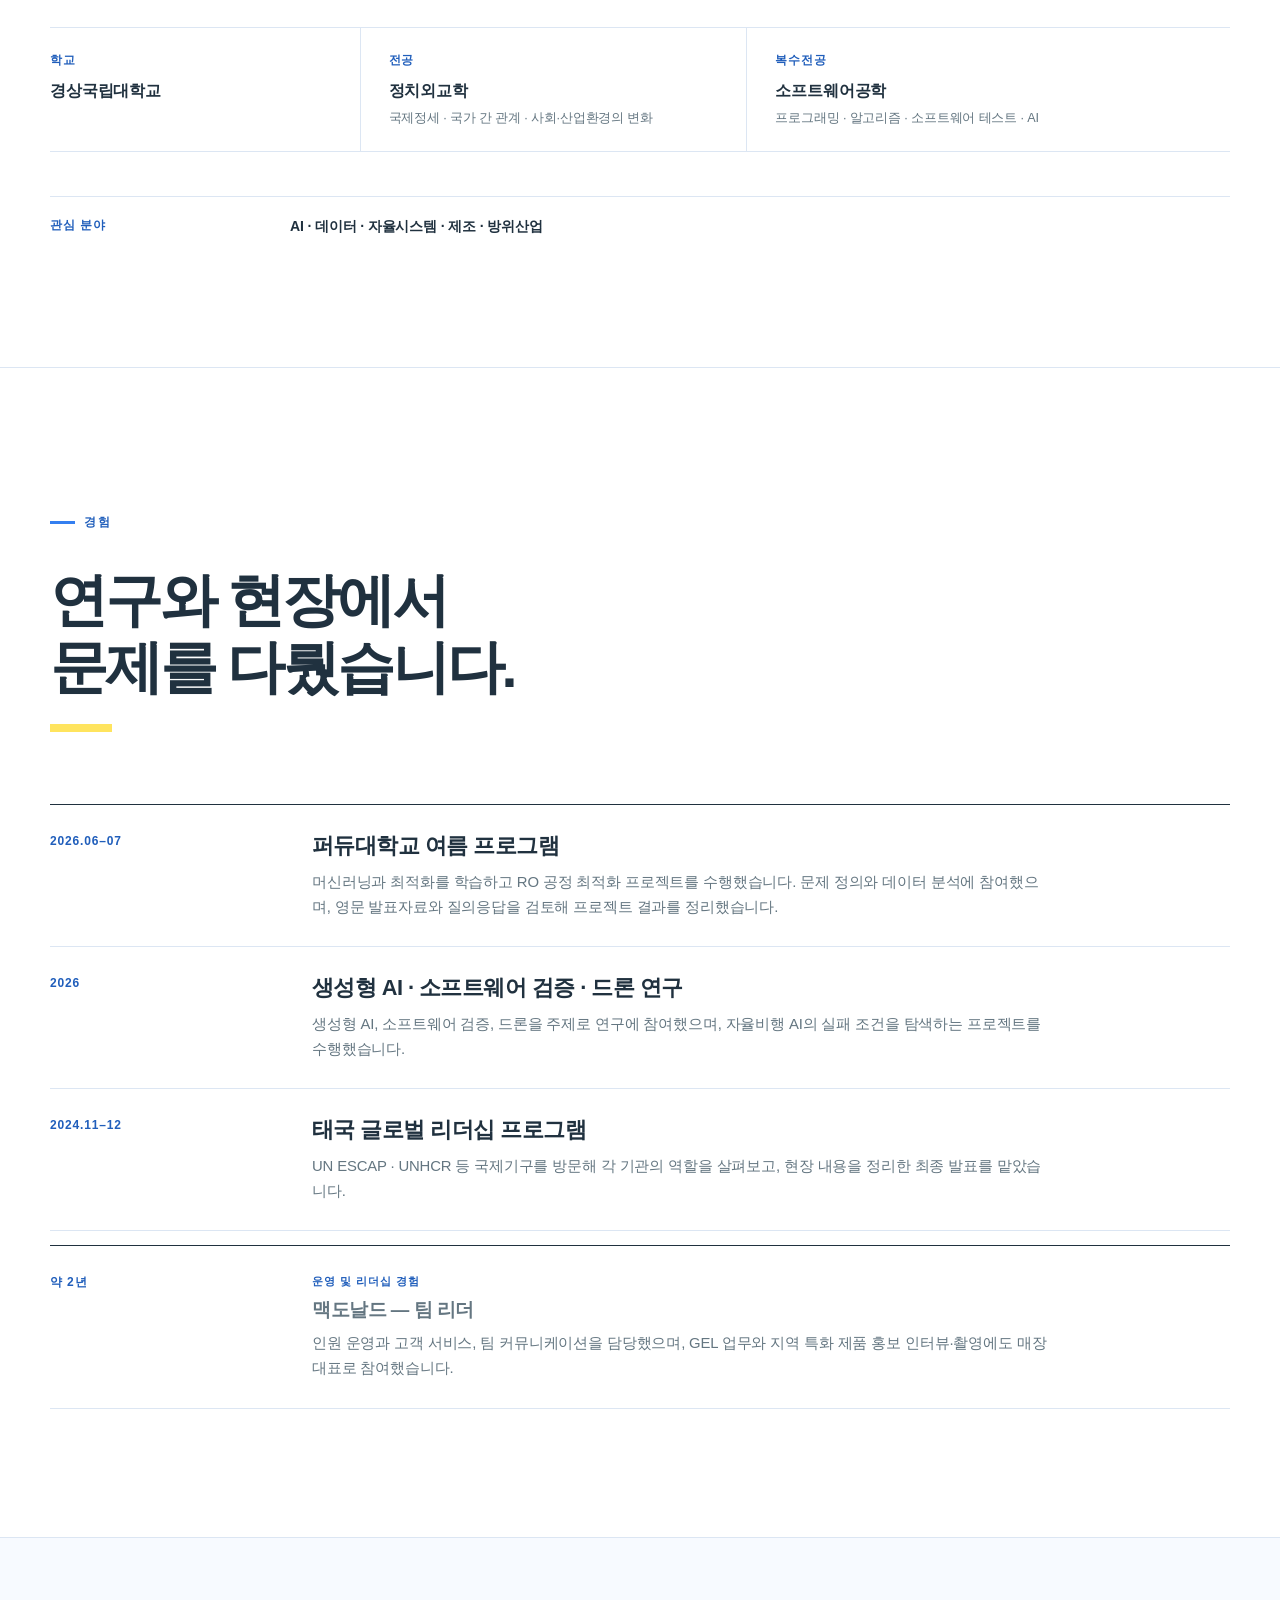
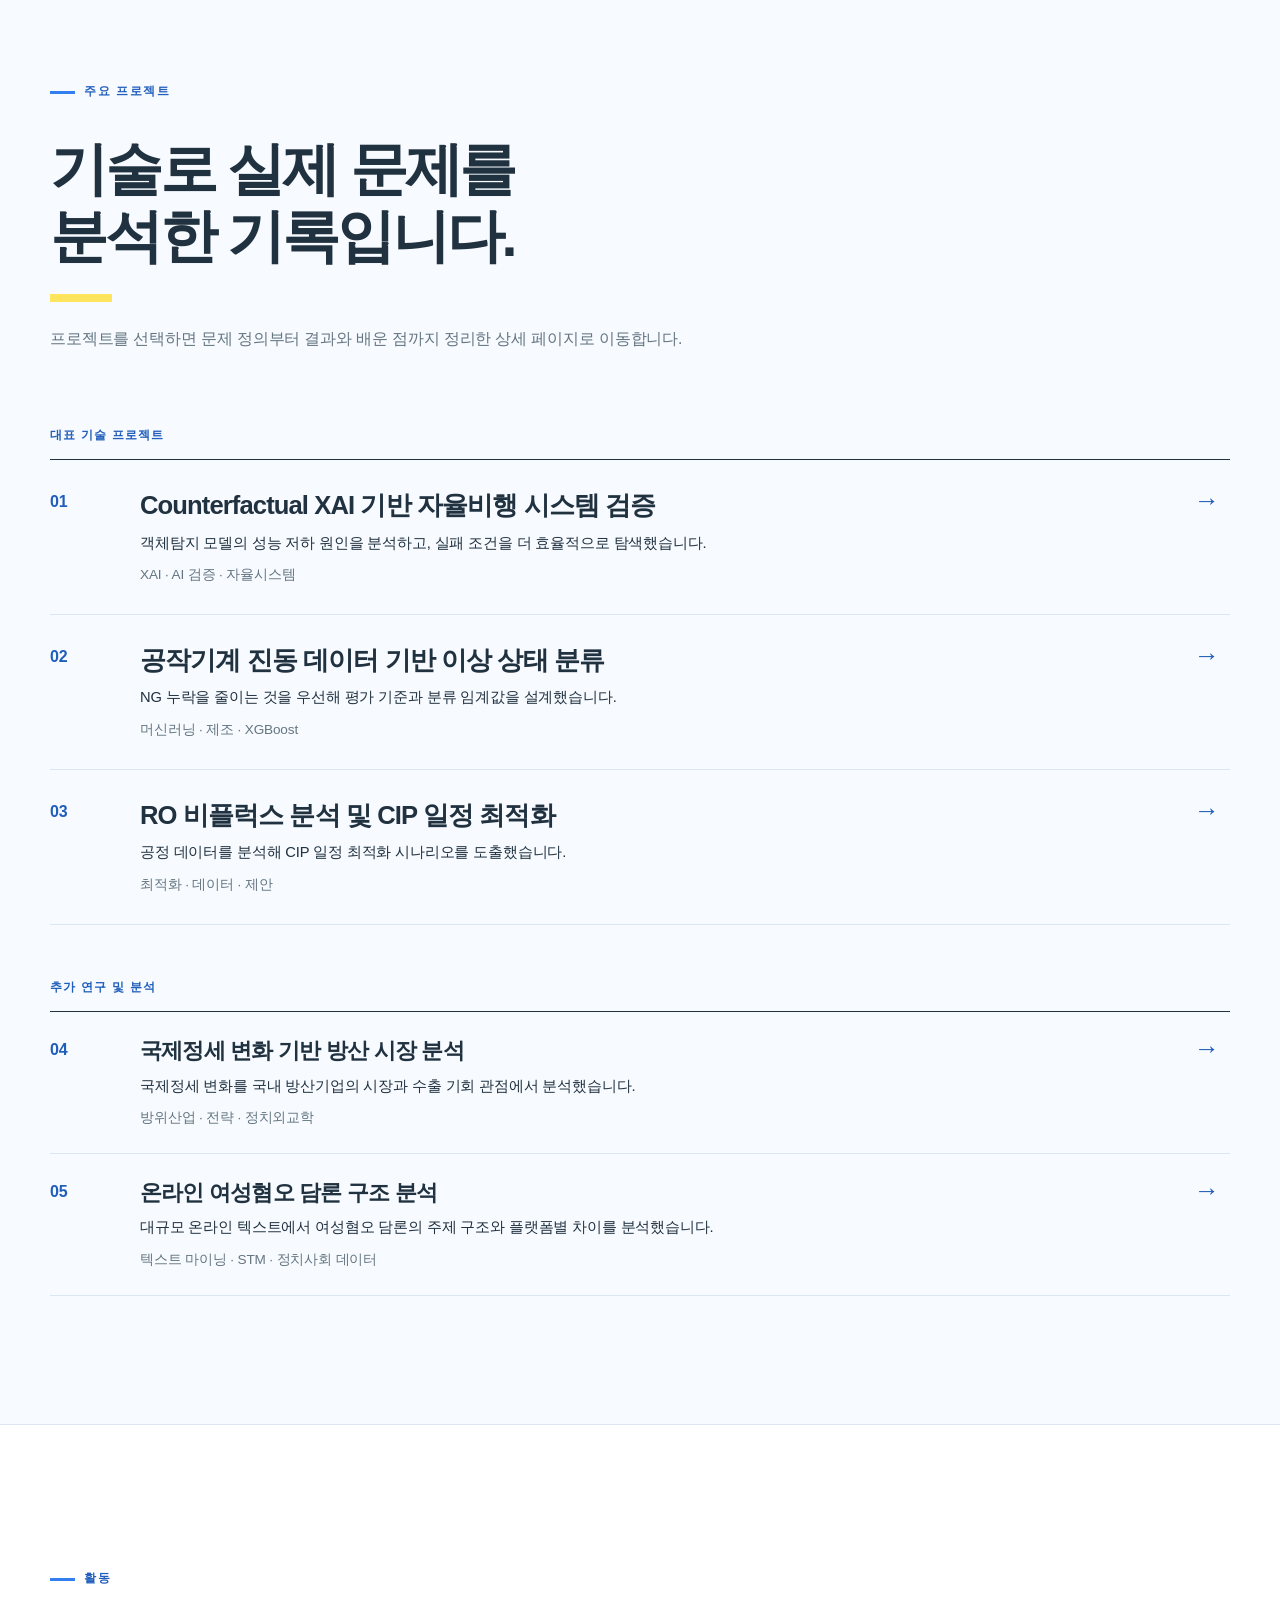
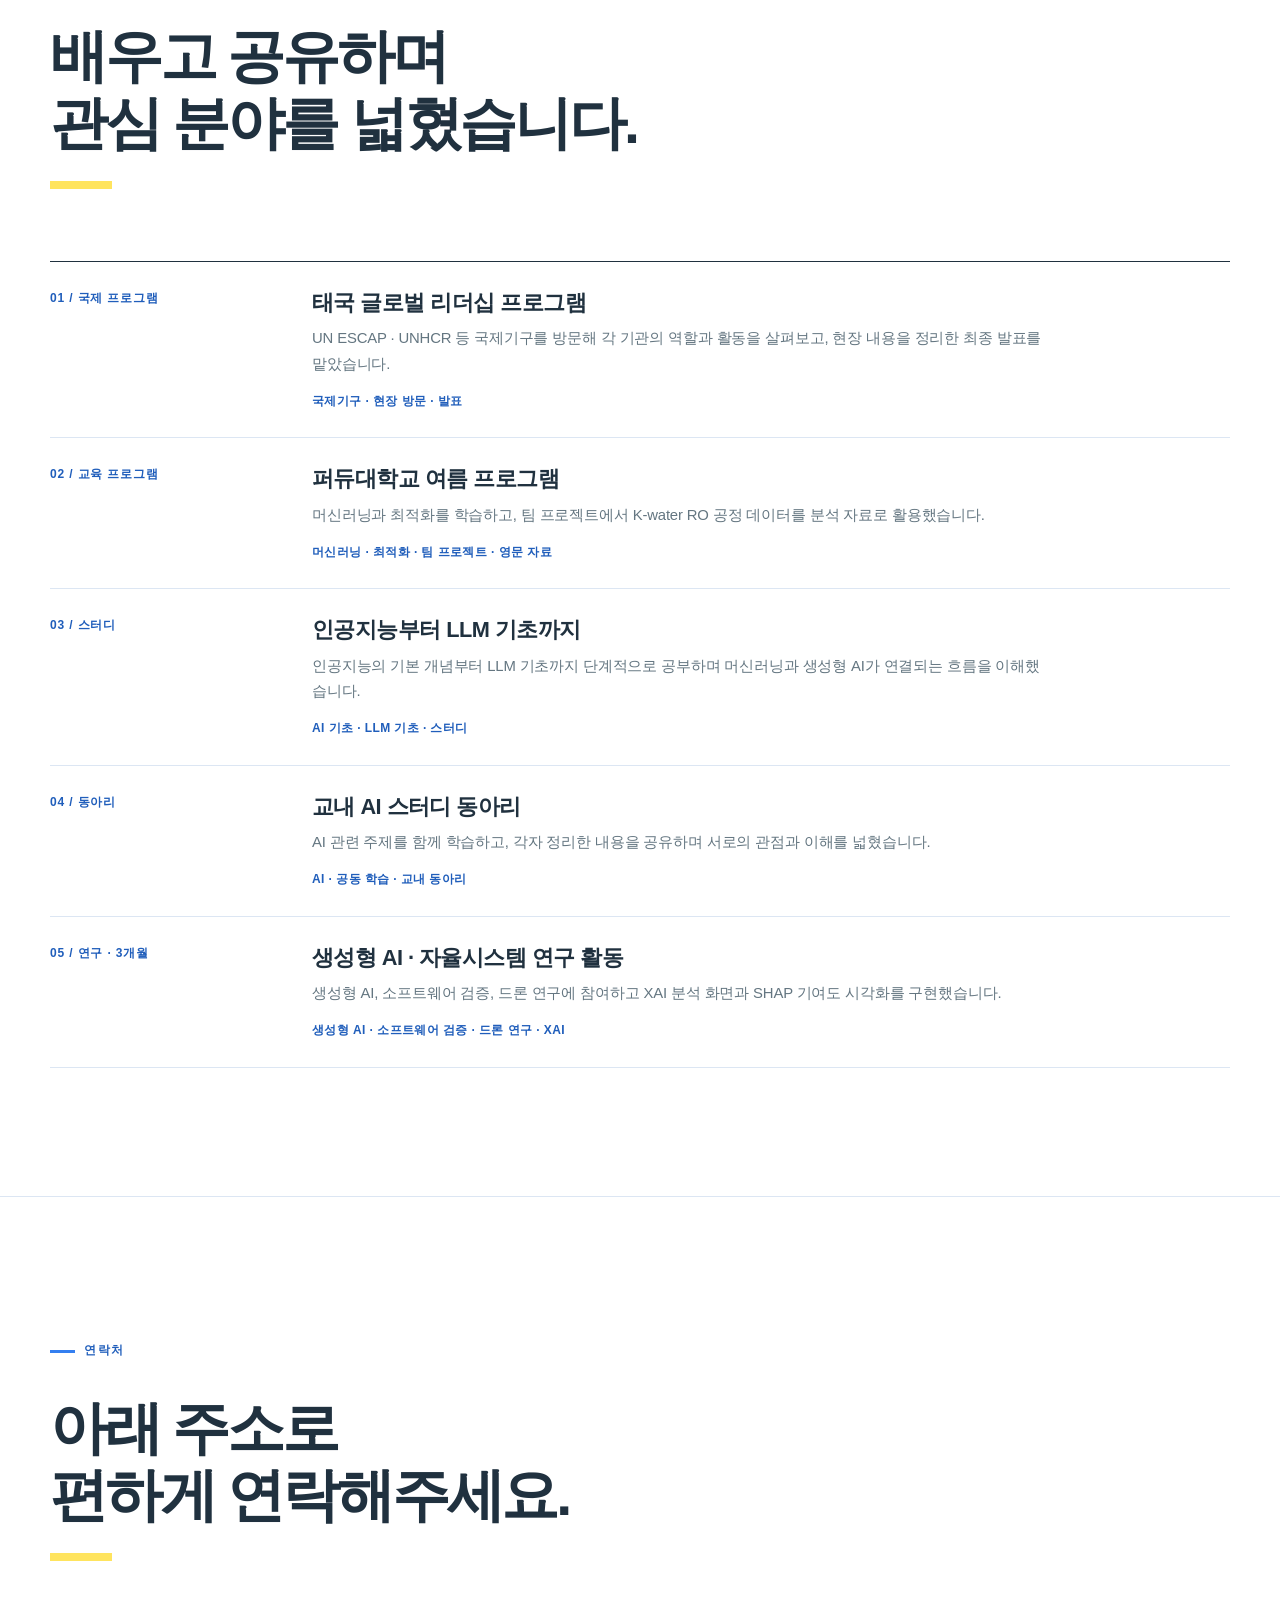
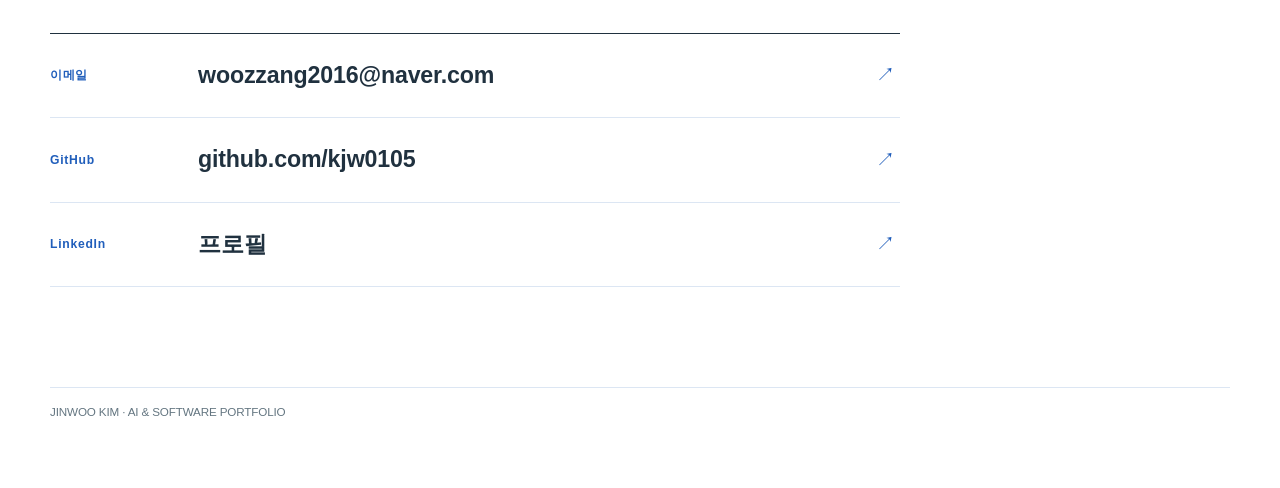
==== commit 02093e29: "final" ====
--- a/index.html
+++ b/index.html
@@ -6,7 +6,7 @@
   <title>JINWOO KIM | AI·소프트웨어 포트폴리오</title>
   <meta name="description" content="정치외교학과 소프트웨어공학을 바탕으로 AI와 데이터로 산업 문제를 다루는 포트폴리오.">
   <link rel="icon" href="assets/favicon.svg" type="image/svg+xml">
-  <link rel="stylesheet" href="style.css?v=20260927h">
+  <link rel="stylesheet" href="style.css?v=20260927j">
 </head>
 <body class="home-page">
   <a class="skip-link" href="#main">본문으로 건너뛰기</a>
@@ -75,21 +75,21 @@
           <article class="experience-row"><span class="experience-date">2026.06–07</span><div><h3>퍼듀대학교 여름 프로그램</h3><p>머신러닝과 최적화를 학습하고 RO 공정 최적화 프로젝트를 수행했습니다. 문제 정의와 데이터 분석에 참여했으며, 영문 발표자료와 질의응답을 검토해 프로젝트 결과를 정리했습니다.</p></div></article>
           <article class="experience-row"><span class="experience-date">2026</span><div><h3>생성형 AI · 소프트웨어 검증 · 드론 연구</h3><p>생성형 AI, 소프트웨어 검증, 드론을 주제로 연구에 참여했으며, 자율비행 AI의 실패 조건을 탐색하는 프로젝트를 수행했습니다.</p></div></article>
           <article class="experience-row"><span class="experience-date">2024.11–12</span><div><h3>태국 글로벌 리더십 프로그램</h3><p>UN ESCAP · UNHCR 등 국제기구를 방문해 각 기관의 역할을 살펴보고, 현장 내용을 정리한 최종 발표를 맡았습니다.</p></div></article>
-          <article class="experience-row"><span class="experience-date">약 2년</span><div><h3>맥도날드 — 팀 리더</h3><p>팀 리더로 인원 운영과 고객 서비스를 담당했으며, GEL 업무와 지역 특화 제품 홍보 인터뷰·촬영에도 매장 대표로 참여했습니다.</p></div></article>
+          <article class="experience-row experience-row-secondary"><span class="experience-date">약 2년</span><div><span class="experience-category">운영 및 리더십 경험</span><h3>맥도날드 — 팀 리더</h3><p>인원 운영과 고객 서비스, 팀 커뮤니케이션을 담당했으며, GEL 업무와 지역 특화 제품 홍보 인터뷰·촬영에도 매장 대표로 참여했습니다.</p></div></article>
         </div>
       </div>
     </section>
 
     <section class="home-section projects-home" id="projects" aria-labelledby="projects-heading">
       <div class="container">
-        <header class="section-heading"><p class="kicker">주요 프로젝트</p><h2 id="projects-heading">기술을 실제 문제에<br>적용한 기록입니다.</h2><p class="section-description">프로젝트를 선택하면 문제 정의부터 결과와 배운 점까지 정리한 상세 페이지로 이동합니다.</p></header>
+        <header class="section-heading"><p class="kicker">주요 프로젝트</p><h2 id="projects-heading">기술로 실제 문제를<br>분석한 기록입니다.</h2><p class="section-description">프로젝트를 선택하면 문제 정의부터 결과와 배운 점까지 정리한 상세 페이지로 이동합니다.</p></header>
         <div class="project-groups">
           <section class="project-group" aria-labelledby="featured-projects-heading">
-            <h3 class="project-group-label" id="featured-projects-heading">대표 프로젝트</h3>
+            <h3 class="project-group-label" id="featured-projects-heading">대표 기술 프로젝트</h3>
             <div class="project-menu project-menu-primary">
               <a class="project-menu-item" href="projects/autonomous-xai.html"><span class="preview-number">01</span><span class="menu-content"><strong>Counterfactual XAI 기반 자율비행 시스템 검증</strong><em>객체탐지 모델의 성능 저하 원인을 분석하고, 실패 조건을 더 효율적으로 탐색했습니다.</em><span>XAI · AI 검증 · 자율시스템</span></span><span class="menu-arrow" aria-hidden="true">→</span></a>
-              <a class="project-menu-item" href="projects/manufacturing-xgb.html"><span class="preview-number">02</span><span class="menu-content"><strong>공작기계 진동 데이터 기반 이상 상태 분류</strong><em>실제 NG를 놓치지 않는 것을 우선해 평가 기준과 분류 임계값을 설계했습니다.</em><span>머신러닝 · 제조 · XGBoost</span></span><span class="menu-arrow" aria-hidden="true">→</span></a>
-              <a class="project-menu-item" href="projects/ro-optimization.html"><span class="preview-number">03</span><span class="menu-content"><strong>RO 비플럭스 분석 및 CIP 일정 최적화</strong><em>공정 데이터 분석을 실제 CIP 일정 의사결정으로 연결했습니다.</em><span>최적화 · 데이터 · 운영</span></span><span class="menu-arrow" aria-hidden="true">→</span></a>
+              <a class="project-menu-item" href="projects/manufacturing-xgb.html"><span class="preview-number">02</span><span class="menu-content"><strong>공작기계 진동 데이터 기반 이상 상태 분류</strong><em>NG 누락을 줄이는 것을 우선해 평가 기준과 분류 임계값을 설계했습니다.</em><span>머신러닝 · 제조 · XGBoost</span></span><span class="menu-arrow" aria-hidden="true">→</span></a>
+              <a class="project-menu-item" href="projects/ro-optimization.html"><span class="preview-number">03</span><span class="menu-content"><strong>RO 비플럭스 분석 및 CIP 일정 최적화</strong><em>공정 데이터를 분석해 CIP 일정 최적화 시나리오를 도출했습니다.</em><span>최적화 · 데이터 · 제안</span></span><span class="menu-arrow" aria-hidden="true">→</span></a>
             </div>
           </section>
           <section class="project-group" aria-labelledby="additional-projects-heading">
@@ -108,7 +108,7 @@
         <header class="section-heading"><p class="kicker">활동</p><h2 id="activities-heading">배우고 공유하며<br>관심 분야를 넓혔습니다.</h2></header>
         <div class="activity-list">
           <article class="activity-row"><span class="activity-index">01 / 국제 프로그램</span><div><h3>태국 글로벌 리더십 프로그램</h3><p>UN ESCAP · UNHCR 등 국제기구를 방문해 각 기관의 역할과 활동을 살펴보고, 현장 내용을 정리한 최종 발표를 맡았습니다.</p><p class="activity-keywords">국제기구 · 현장 방문 · 발표</p></div></article>
-          <article class="activity-row"><span class="activity-index">02 / 교육 프로그램</span><div><h3>퍼듀대학교 여름 프로그램</h3><p>머신러닝과 최적화를 학습하고 K-water RO 공정 데이터를 활용한 팀 프로젝트에 참여했습니다.</p><p class="activity-keywords">머신러닝 · 최적화 · 팀 프로젝트 · 영문 자료</p></div></article>
+          <article class="activity-row"><span class="activity-index">02 / 교육 프로그램</span><div><h3>퍼듀대학교 여름 프로그램</h3><p>머신러닝과 최적화를 학습하고, 팀 프로젝트에서 K-water RO 공정 데이터를 분석 자료로 활용했습니다.</p><p class="activity-keywords">머신러닝 · 최적화 · 팀 프로젝트 · 영문 자료</p></div></article>
           <article class="activity-row"><span class="activity-index">03 / 스터디</span><div><h3>인공지능부터 LLM 기초까지</h3><p>인공지능의 기본 개념부터 LLM 기초까지 단계적으로 공부하며 머신러닝과 생성형 AI가 연결되는 흐름을 이해했습니다.</p><p class="activity-keywords">AI 기초 · LLM 기초 · 스터디</p></div></article>
           <article class="activity-row"><span class="activity-index">04 / 동아리</span><div><h3>교내 AI 스터디 동아리</h3><p>AI 관련 주제를 함께 학습하고, 각자 정리한 내용을 공유하며 서로의 관점과 이해를 넓혔습니다.</p><p class="activity-keywords">AI · 공동 학습 · 교내 동아리</p></div></article>
           <article class="activity-row"><span class="activity-index">05 / 연구 · 3개월</span><div><h3>생성형 AI · 자율시스템 연구 활동</h3><p>생성형 AI, 소프트웨어 검증, 드론 연구에 참여하고 XAI 분석 화면과 SHAP 기여도 시각화를 구현했습니다.</p><p class="activity-keywords">생성형 AI · 소프트웨어 검증 · 드론 연구 · XAI</p></div></article>
--- a/style.css
+++ b/style.css
@@ -71,7 +71,7 @@
 .project-section p b { color: var(--ink); }
 .project-section .section-intro { max-width: 820px; margin-bottom: 30px; color: var(--ink); font-size: 1.05rem; line-height: 1.75; }
 .project-section .callout { max-width: 900px; margin: 30px 0; padding: 0 0 0 22px; border-left: 3px solid var(--accent); color: var(--ink); font-size: clamp(1.35rem, 2.2vw, 2rem); font-weight: 680; line-height: 1.45; letter-spacing: -.035em; }
-.hero-brief { display: grid; grid-template-columns: repeat(3, minmax(0, 1fr)); max-width: 960px; margin: 46px 0 0; border-top: 1px solid var(--ink); }
+.hero-brief { display: grid; grid-template-columns: repeat(4, minmax(0, 1fr)); max-width: 1080px; margin: 46px 0 0; border-top: 1px solid var(--ink); }
 .hero-brief > div { min-width: 0; padding: 18px 24px 0 0; }
 .hero-brief dt { color: var(--blue-dark); font-size: .72rem; font-weight: 800; letter-spacing: .08em; }
 .hero-brief dd { margin: 7px 0 0; color: var(--ink); font-size: .9rem; font-weight: 650; line-height: 1.5; overflow-wrap: anywhere; }
@@ -121,6 +121,7 @@
 .follow-up-result { max-width: 960px; margin-top: 48px; padding-top: 24px; border-top: 1px solid var(--ink); }
 .follow-up-result h3 { margin: 0 0 12px; color: var(--ink); font-size: clamp(1.2rem, 1.8vw, 1.5rem); }
 .follow-up-result .limitation { margin-top: 18px; padding-left: 16px; border-left: 2px solid var(--blue); font-size: .9rem; }
+.result-scope { max-width: 900px; margin-top: 28px !important; padding-top: 16px; border-top: 1px solid var(--line); color: var(--muted) !important; font-size: .88rem; line-height: 1.7; }
 .chart-card { max-width: 960px; margin: 30px 0; padding: 28px 0 12px; border-top: 1px solid var(--line); border-bottom: 1px solid var(--line); }
 .bar-row { display: grid; grid-template-columns: 110px minmax(0, 1fr) 90px; gap: 20px; align-items: center; margin: 14px 0; font-size: .86rem; }
 .bar-row b { color: var(--ink); text-align: right; }
@@ -267,6 +268,9 @@
 .experience-row h2, .activity-row h2, .education-row h2,
 .experience-row h3, .activity-row h3 { margin: 0; color: var(--ink); font-size: clamp(1.15rem, 1.7vw, 1.45rem); font-weight: 730; line-height: 1.35; letter-spacing: -.025em; }
 .experience-row p, .activity-row p, .education-row p { max-width: 740px; margin: 9px 0 0; color: var(--muted); font-size: .93rem; line-height: 1.7; }
+.experience-row-secondary { margin-top: 14px; border-top: 1px solid var(--ink); }
+.experience-row-secondary h2, .experience-row-secondary h3 { color: var(--muted); font-size: clamp(1.05rem, 1.45vw, 1.25rem); }
+.experience-category { display: block; margin-bottom: 6px; color: var(--blue-dark); font-size: .7rem; font-weight: 800; letter-spacing: .09em; }
 .activity-row .activity-keywords { margin-top: 14px; color: var(--blue-dark); font-size: .75rem; font-weight: 750; letter-spacing: .035em; }
 
 /* Project index: navigation, not case-study content */
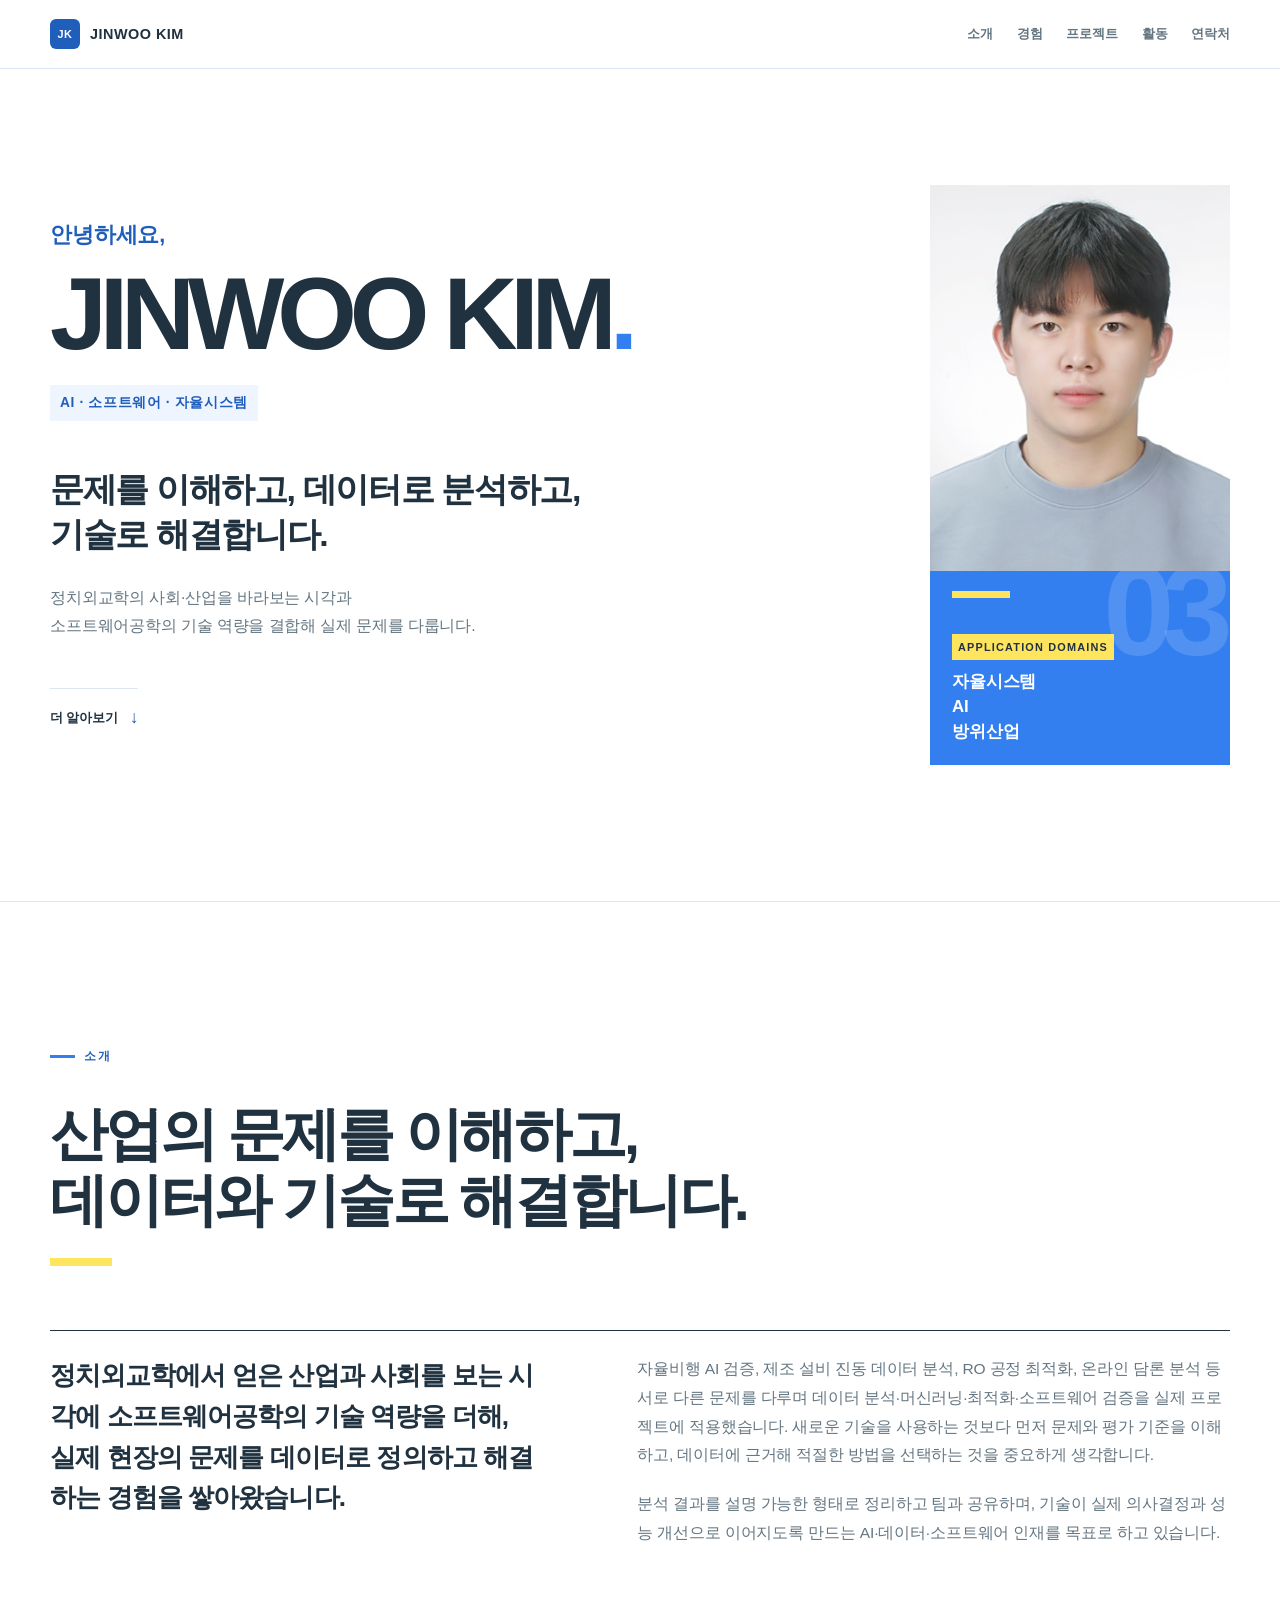
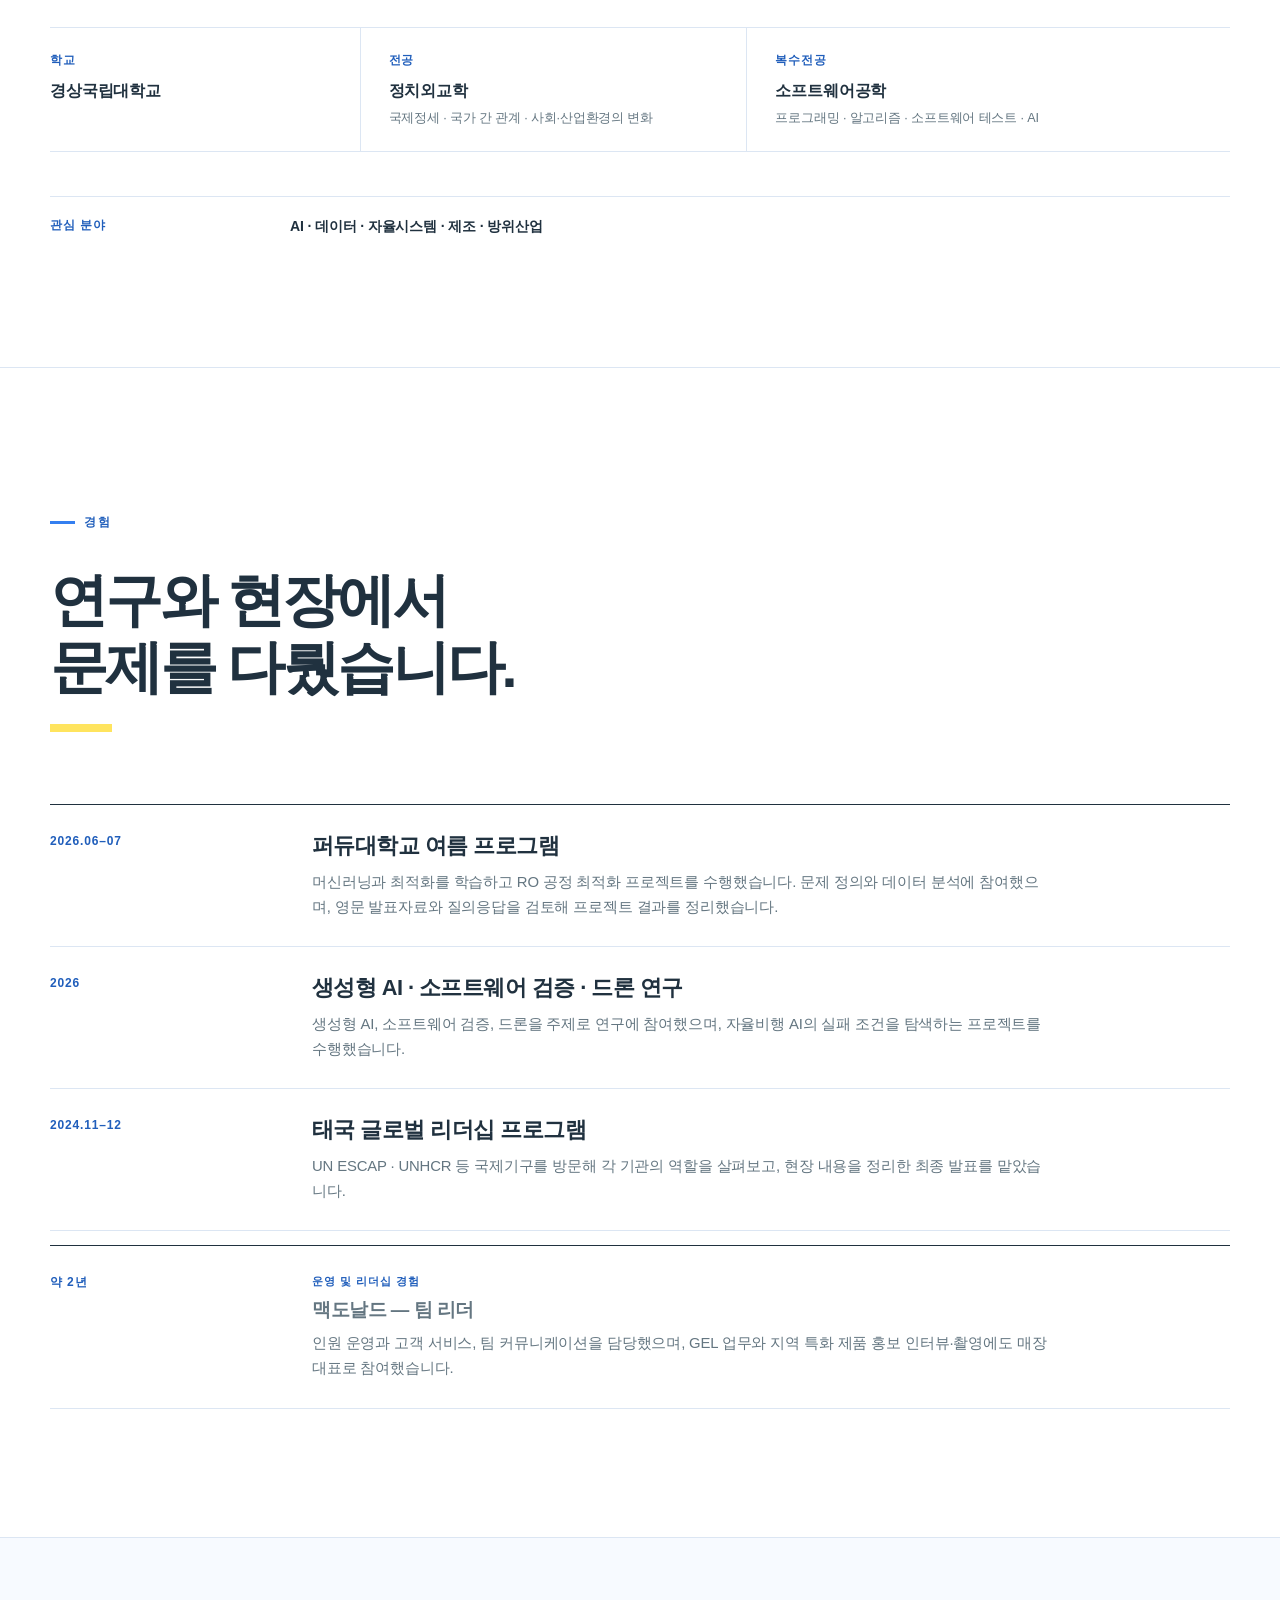
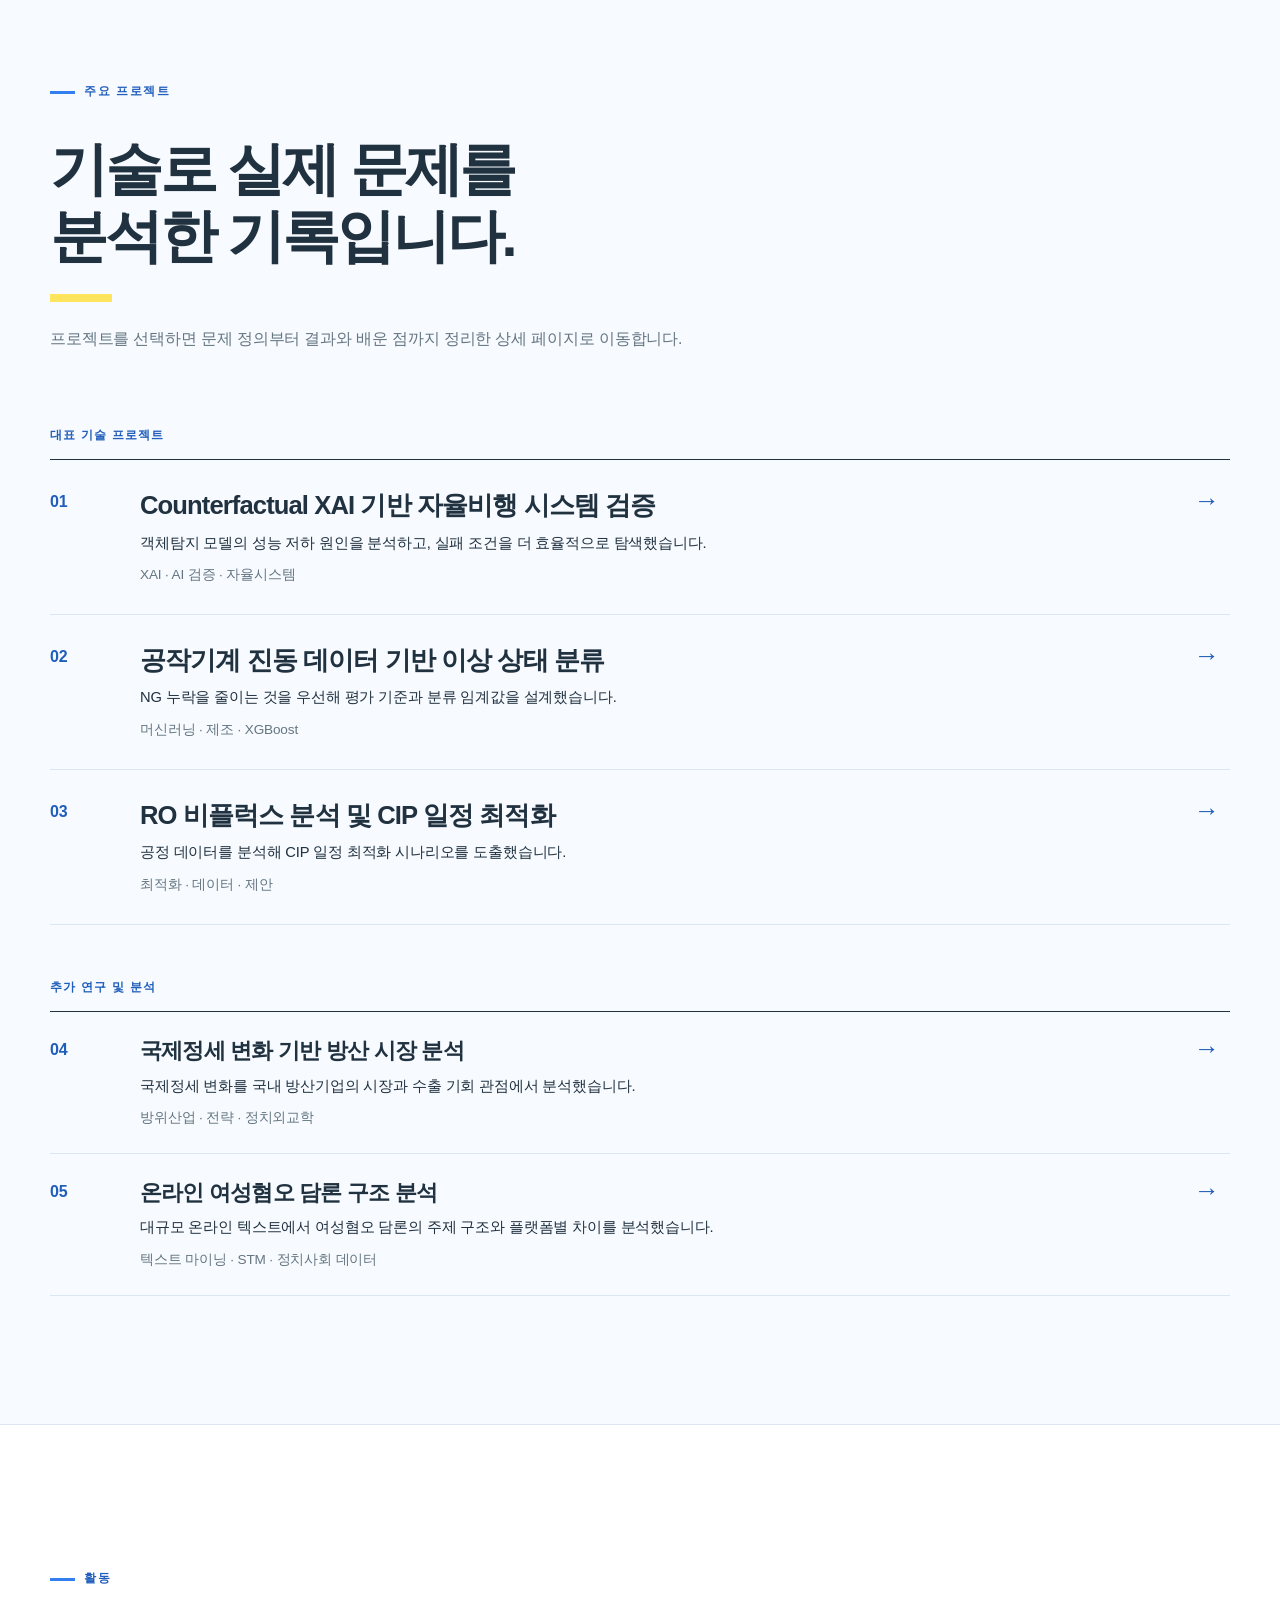
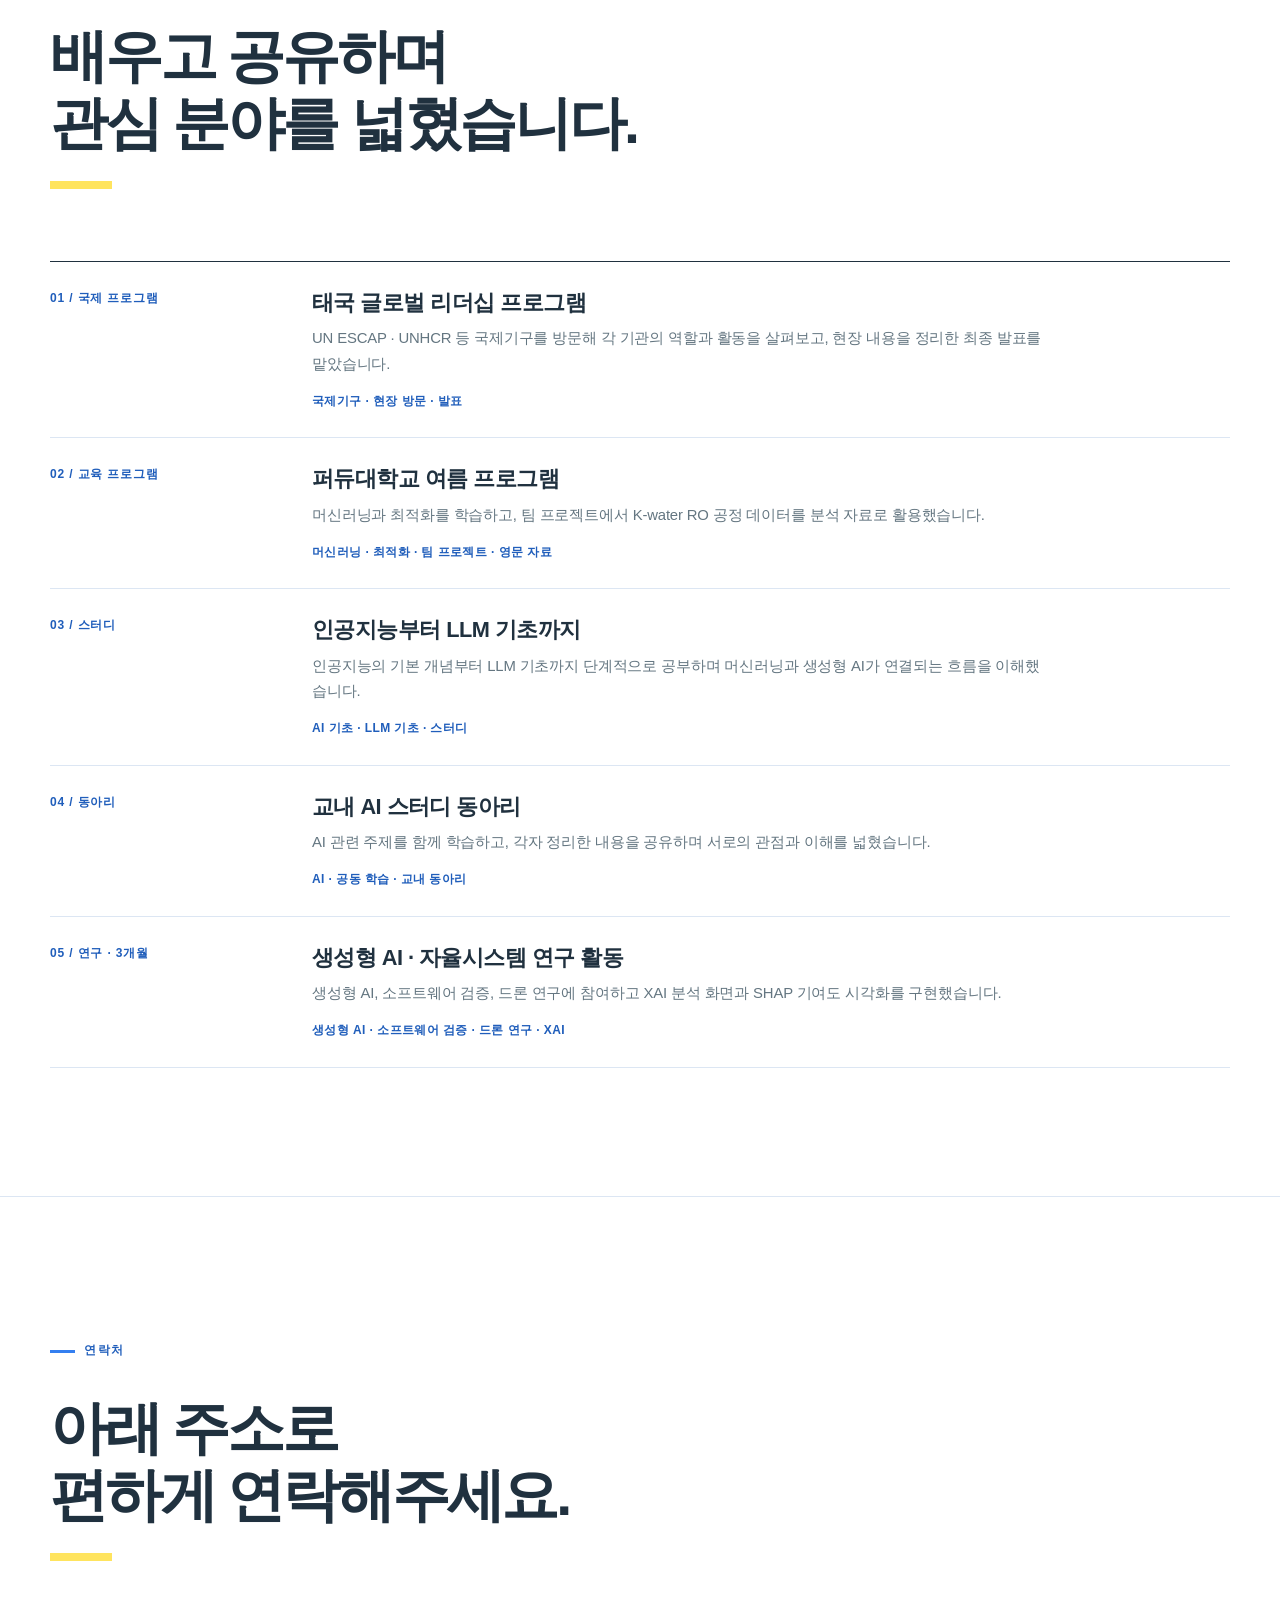
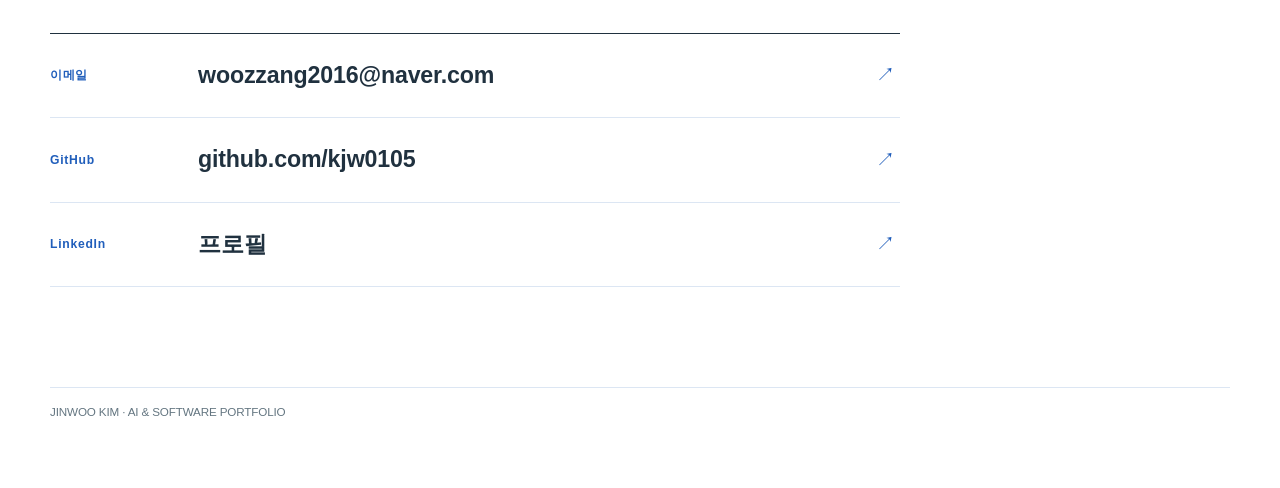
==== commit b29a0faa: "Refine homepage About copy for recruiting" ====
--- a/index.html
+++ b/index.html
@@ -50,13 +50,13 @@
       <div class="container">
         <header class="section-heading">
           <p class="kicker">소개</p>
-          <h2 id="about-heading">사회와 산업을 이해하는 시각에<br>기술을 더했습니다.</h2>
+          <h2 id="about-heading">산업의 문제를 이해하고,<br>데이터와 기술로 해결합니다.</h2>
         </header>
         <div class="about-home-grid">
-          <div class="about-home-lead"><p>정치외교학으로 사회와 산업의 변화를 보는 시각을 길렀고, 직접 기술을 만들기 위해 소프트웨어공학을 복수전공했습니다.</p></div>
+          <div class="about-home-lead"><p>정치외교학에서 얻은 산업과 사회를 보는 시각에 소프트웨어공학의 기술 역량을 더해, 실제 현장의 문제를 데이터로 정의하고 해결하는 경험을 쌓아왔습니다.</p></div>
           <div class="about-home-body">
-            <p>두 전공을 공부하며 사회와 산업에서 발생하는 데이터를 실제 문제에 어떻게 활용할 수 있을지 관심을 갖게 되었습니다. 자율비행 시스템 검증, 제조 설비 진동 분석, RO 공정 최적화와 온라인 담론 분석을 경험하며 데이터 분석, 머신러닝, 최적화, 소프트웨어 검증을 공부했습니다.</p>
-            <p>문제를 데이터로 이해하고, 해결 방법을 만들고, 그 결과를 다시 검증하는 과정에서 가장 큰 흥미를 느낍니다.</p>
+            <p>자율비행 AI 검증, 제조 설비 진동 데이터 분석, RO 공정 최적화, 온라인 담론 분석 등 서로 다른 문제를 다루며 데이터 분석·머신러닝·최적화·소프트웨어 검증을 실제 프로젝트에 적용했습니다. 새로운 기술을 사용하는 것보다 먼저 문제와 평가 기준을 이해하고, 데이터에 근거해 적절한 방법을 선택하는 것을 중요하게 생각합니다.</p>
+            <p>분석 결과를 설명 가능한 형태로 정리하고 팀과 공유하며, 기술이 실제 의사결정과 성능 개선으로 이어지도록 만드는 AI·데이터·소프트웨어 인재를 목표로 하고 있습니다.</p>
           </div>
         </div>
         <div class="academic-summary" aria-label="학력">
@@ -135,4 +135,4 @@
   </script>
   <script src="script.js?v=20260927"></script>
 </body>
-</html>
+</html>
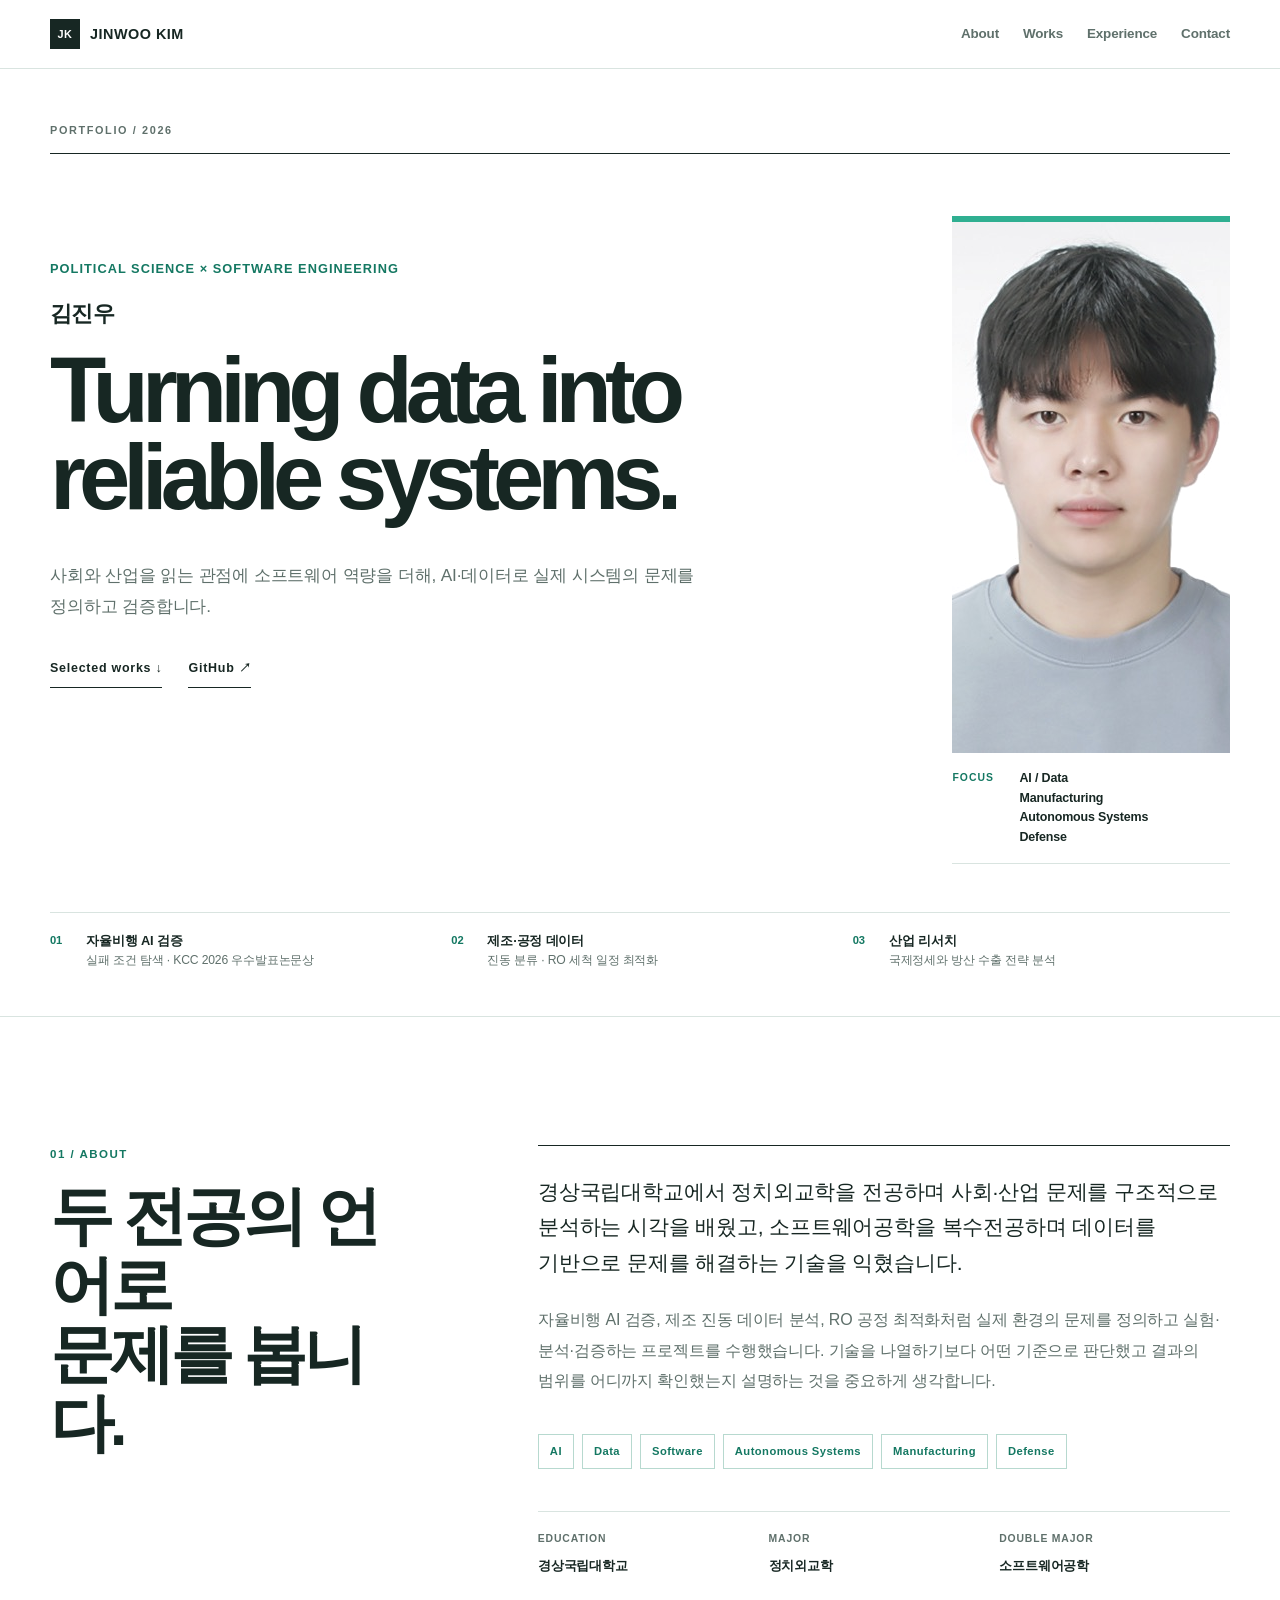
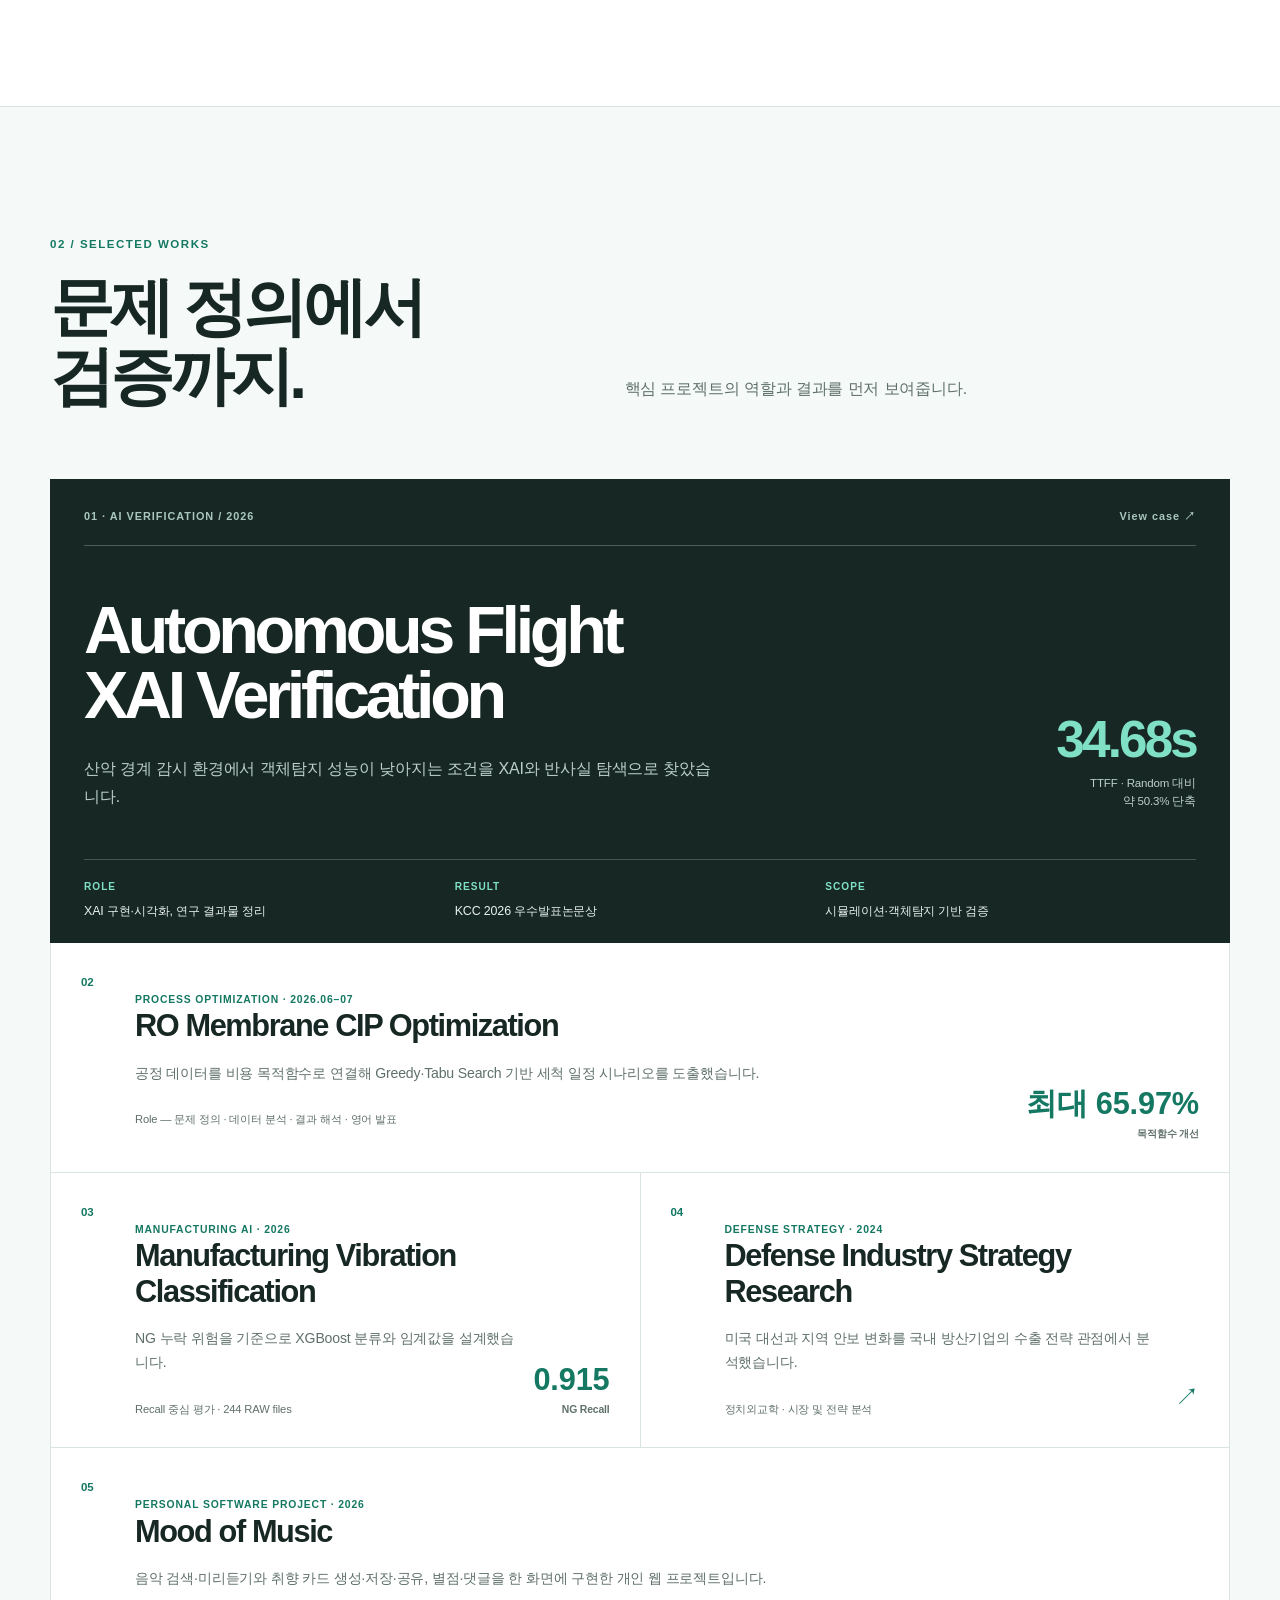
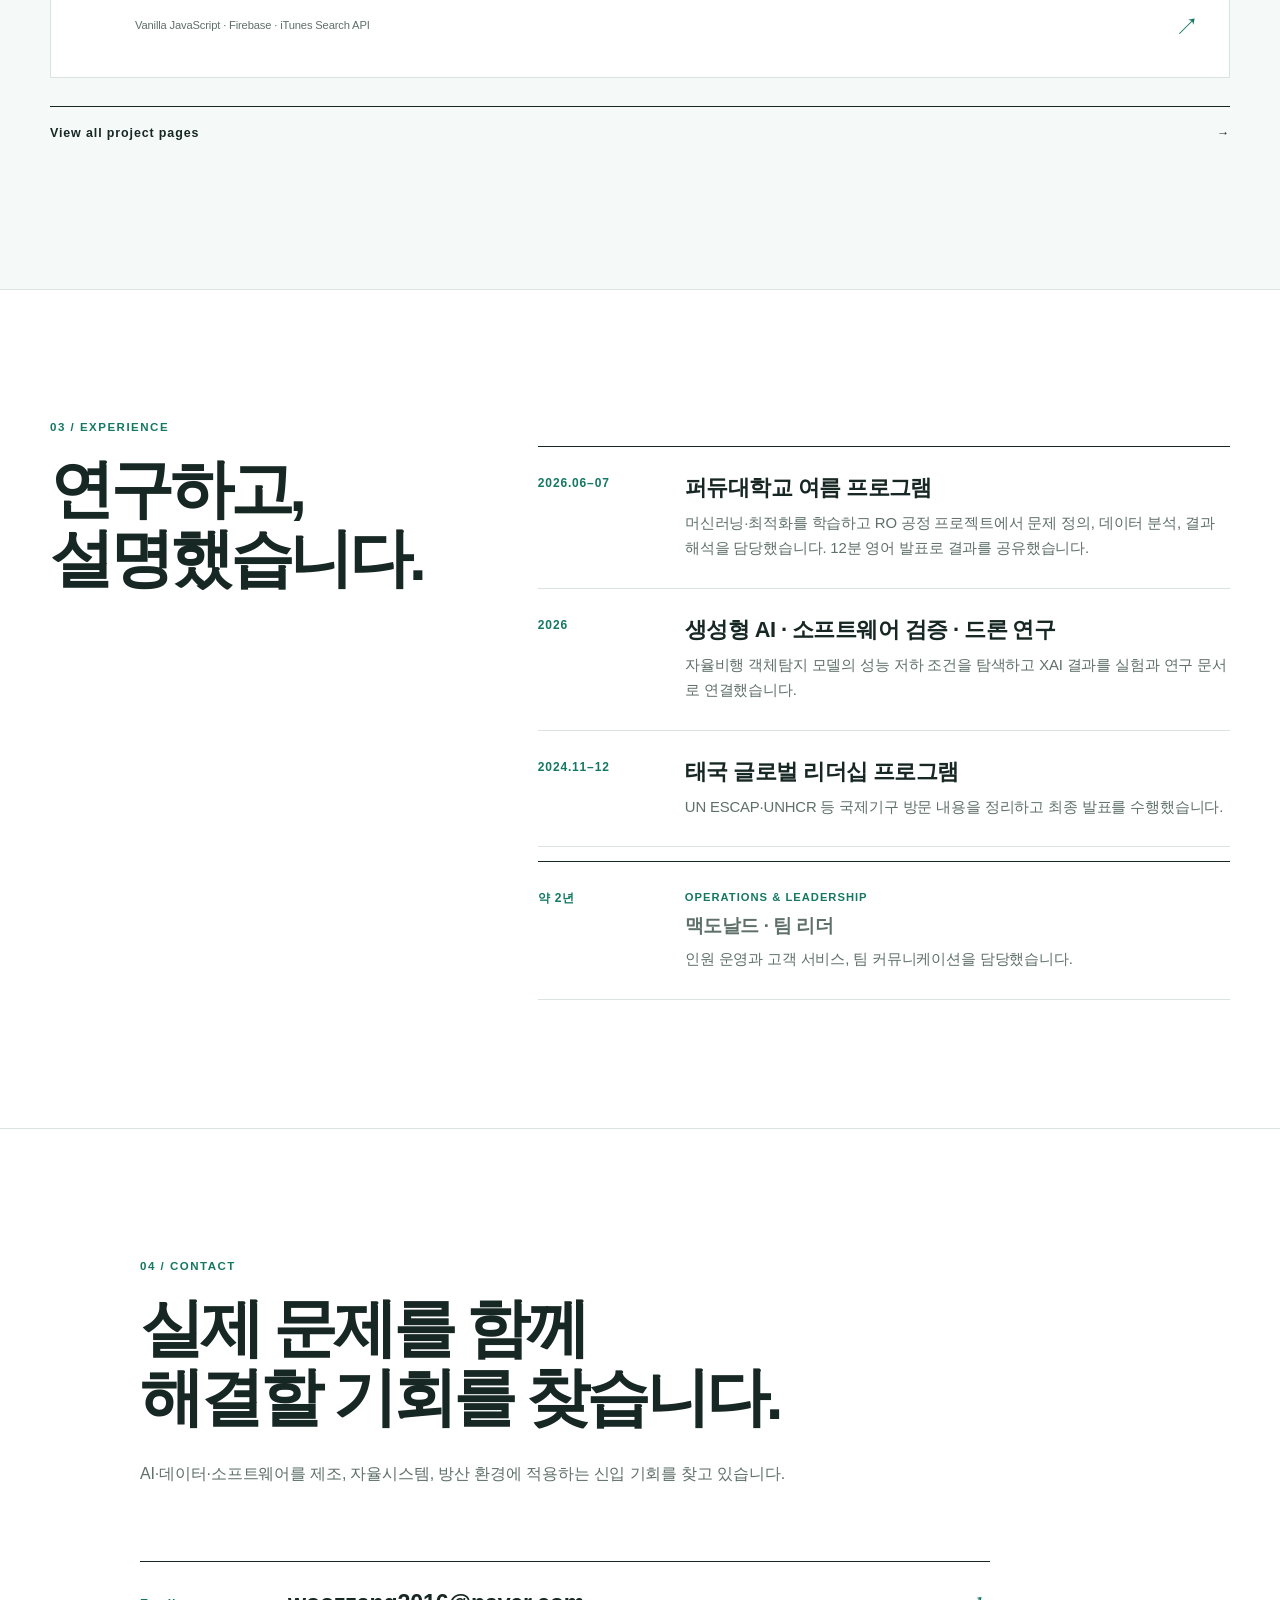
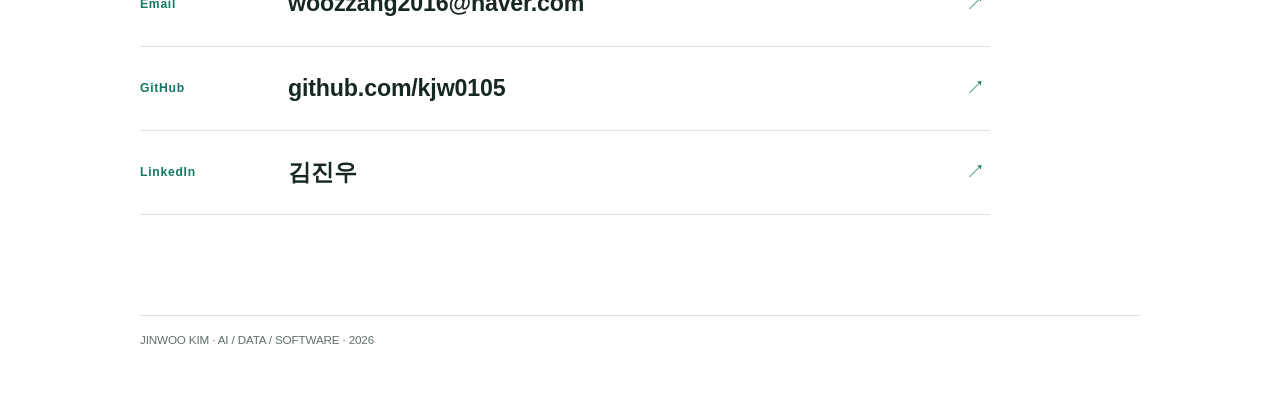
==== commit 23281d3f: "some edits" ====
--- a/index.html
+++ b/index.html
@@ -3,136 +3,100 @@
 <head>
   <meta charset="utf-8">
   <meta name="viewport" content="width=device-width, initial-scale=1">
-  <title>JINWOO KIM | AI·소프트웨어 포트폴리오</title>
-  <meta name="description" content="정치외교학과 소프트웨어공학을 바탕으로 AI와 데이터로 산업 문제를 다루는 포트폴리오.">
+  <title>김진우 | AI · Data · Software Portfolio</title>
+  <meta name="description" content="정치외교학과 소프트웨어공학을 연결해 AI와 데이터를 실제 산업 문제에 적용해 온 김진우의 포트폴리오.">
+  <meta name="theme-color" content="#ffffff">
   <link rel="icon" href="assets/favicon.svg" type="image/svg+xml">
-  <link rel="stylesheet" href="style.css?v=20260927j">
+  <link rel="stylesheet" href="style.css?v=20261012">
 </head>
 <body class="home-page">
   <a class="skip-link" href="#main">본문으로 건너뛰기</a>
-  <nav class="nav" aria-label="주요 메뉴">
-    <div class="container nav-inner">
-      <a class="brand" href="#home"><span class="brand-mark">JK</span>JINWOO KIM</a>
-      <button class="nav-toggle" type="button" aria-controls="primary-navigation" aria-expanded="false" aria-label="메뉴 열기"><span></span><span></span><span></span></button>
-      <div class="nav-links" id="primary-navigation">
-        <a href="#about">소개</a>
-        <a href="#experience">경험</a>
-        <a href="#projects">프로젝트</a>
-        <a href="#activities">활동</a>
-        <a href="#contact">연락처</a>
-      </div>
-    </div>
-  </nav>
+  <nav class="nav" aria-label="주요 메뉴"><div class="container nav-inner">
+    <a class="brand" href="#home"><span class="brand-mark">JK</span><span>JINWOO KIM</span></a>
+    <button class="nav-toggle" type="button" aria-controls="primary-navigation" aria-expanded="false" aria-label="메뉴 열기"><span></span><span></span><span></span></button>
+    <div class="nav-links" id="primary-navigation"><a href="#about">About</a><a href="#projects">Works</a><a href="#experience">Experience</a><a href="#contact">Contact</a></div>
+  </div></nav>
 
   <main id="main" tabindex="-1">
     <section class="landing home-section" id="home" aria-labelledby="home-heading">
-      <div class="container landing-layout">
-        <div class="landing-content">
-          <p class="landing-hello">안녕하세요,</p>
-          <h1 id="home-heading">JINWOO KIM<span class="landing-period">.</span></h1>
-          <p class="landing-fields">AI · 소프트웨어 · 자율시스템</p>
-          <p class="landing-statement">문제를 이해하고, 데이터로 분석하고,<br class="desktop-break"> 기술로 해결합니다.</p>
-          <p class="landing-description">정치외교학의 사회·산업을 바라보는 시각과<br class="desktop-break"> 소프트웨어공학의 기술 역량을 결합해 실제 문제를 다룹니다.</p>
-          <a class="scroll-cue" href="#about">더 알아보기 <span aria-hidden="true">↓</span></a>
+      <div class="container hero-editorial">
+        <div class="hero-index" aria-hidden="true">PORTFOLIO / 2026</div>
+        <div class="hero-copy">
+          <p class="hero-discipline">Political Science × Software Engineering</p>
+          <h1 id="home-heading"><span>김진우</span>Turning data into<br>reliable systems.</h1>
+          <p class="hero-summary">사회와 산업을 읽는 관점에 소프트웨어 역량을 더해, AI·데이터로 실제 시스템의 문제를 정의하고 검증합니다.</p>
+          <div class="hero-actions"><a href="#projects">Selected works <span aria-hidden="true">↓</span></a><a href="https://github.com/kjw0105" target="_blank" rel="noopener noreferrer">GitHub <span aria-hidden="true">↗</span></a></div>
         </div>
-        <aside class="landing-visual" aria-label="주요 적용 분야">
-          <div class="landing-portrait"><img src="assets/jinwoo-kim-profile.png" alt="김진우 프로필 사진" width="413" height="531"></div>
-          <div class="landing-visual-copy">
-            <span class="landing-visual-number" aria-hidden="true">03</span>
-            <p>APPLICATION DOMAINS</p>
-            <ul><li>자율시스템</li><li>AI</li><li>방위산업</li></ul>
-          </div>
+        <aside class="hero-profile" aria-label="프로필 요약">
+          <img src="assets/jinwoo-kim-profile.png" alt="김진우 프로필 사진" width="413" height="531">
+          <div class="hero-profile-meta"><span>Focus</span><p>AI / Data<br>Manufacturing<br>Autonomous Systems<br>Defense</p></div>
         </aside>
+        <div class="hero-proof" aria-label="대표 경험">
+          <span>01</span><p><b>자율비행 AI 검증</b><br>실패 조건 탐색 · KCC 2026 우수발표논문상</p>
+          <span>02</span><p><b>제조·공정 데이터</b><br>진동 분류 · RO 세척 일정 최적화</p>
+          <span>03</span><p><b>산업 리서치</b><br>국제정세와 방산 수출 전략 분석</p>
+        </div>
       </div>
     </section>
 
     <section class="home-section about-home" id="about" aria-labelledby="about-heading">
+      <div class="container editorial-section-grid">
+        <div><p class="section-number">01 / ABOUT</p><h2 id="about-heading">두 전공의 언어로<br>문제를 봅니다.</h2></div>
+        <div class="about-editorial-copy">
+          <p>경상국립대학교에서 정치외교학을 전공하며 사회·산업 문제를 구조적으로 분석하는 시각을 배웠고, 소프트웨어공학을 복수전공하며 데이터를 기반으로 문제를 해결하는 기술을 익혔습니다.</p>
+          <p>자율비행 AI 검증, 제조 진동 데이터 분석, RO 공정 최적화처럼 실제 환경의 문제를 정의하고 실험·분석·검증하는 프로젝트를 수행했습니다. 기술을 나열하기보다 어떤 기준으로 판단했고 결과의 범위를 어디까지 확인했는지 설명하는 것을 중요하게 생각합니다.</p>
+          <div class="about-tags" aria-label="관심 분야"><span>AI</span><span>Data</span><span>Software</span><span>Autonomous Systems</span><span>Manufacturing</span><span>Defense</span></div>
+          <dl class="education-inline"><div><dt>Education</dt><dd>경상국립대학교</dd></div><div><dt>Major</dt><dd>정치외교학</dd></div><div><dt>Double major</dt><dd>소프트웨어공학</dd></div></dl>
+        </div>
+      </div>
+    </section>
+
+    <section class="home-section selected-works" id="projects" aria-labelledby="projects-heading">
       <div class="container">
-        <header class="section-heading">
-          <p class="kicker">소개</p>
-          <h2 id="about-heading">산업의 문제를 이해하고,<br>데이터와 기술로 해결합니다.</h2>
-        </header>
-        <div class="about-home-grid">
-          <div class="about-home-lead"><p>정치외교학에서 얻은 산업과 사회를 보는 시각에 소프트웨어공학의 기술 역량을 더해, 실제 현장의 문제를 데이터로 정의하고 해결하는 경험을 쌓아왔습니다.</p></div>
-          <div class="about-home-body">
-            <p>자율비행 AI 검증, 제조 설비 진동 데이터 분석, RO 공정 최적화, 온라인 담론 분석 등 서로 다른 문제를 다루며 데이터 분석·머신러닝·최적화·소프트웨어 검증을 실제 프로젝트에 적용했습니다. 새로운 기술을 사용하는 것보다 먼저 문제와 평가 기준을 이해하고, 데이터에 근거해 적절한 방법을 선택하는 것을 중요하게 생각합니다.</p>
-            <p>분석 결과를 설명 가능한 형태로 정리하고 팀과 공유하며, 기술이 실제 의사결정과 성능 개선으로 이어지도록 만드는 AI·데이터·소프트웨어 인재를 목표로 하고 있습니다.</p>
+        <header class="works-heading"><p class="section-number">02 / SELECTED WORKS</p><h2 id="projects-heading">문제 정의에서<br>검증까지.</h2><p>핵심 프로젝트의 역할과 결과를 먼저 보여줍니다.</p></header>
+        <div class="works-layout">
+          <a class="work-feature" href="projects/autonomous-xai.html">
+            <div class="work-topline"><span>01 · AI VERIFICATION / 2026</span><span>View case ↗</span></div>
+            <div class="work-feature-body"><div><h3>Autonomous Flight<br>XAI Verification</h3><p>산악 경계 감시 환경에서 객체탐지 성능이 낮아지는 조건을 XAI와 반사실 탐색으로 찾았습니다.</p></div><div class="work-metric"><strong>34.68s</strong><span>TTFF · Random 대비<br>약 50.3% 단축</span></div></div>
+            <dl class="work-meta"><div><dt>Role</dt><dd>XAI 구현·시각화, 연구 결과물 정리</dd></div><div><dt>Result</dt><dd>KCC 2026 우수발표논문상</dd></div><div><dt>Scope</dt><dd>시뮬레이션·객체탐지 기반 검증</dd></div></dl>
+          </a>
+          <div class="works-grid">
+            <a class="work-item work-item-wide" href="projects/ro-optimization.html"><span class="work-no">02</span><div><p class="work-category">PROCESS OPTIMIZATION · 2026.06–07</p><h3>RO Membrane CIP Optimization</h3><p>공정 데이터를 비용 목적함수로 연결해 Greedy·Tabu Search 기반 세척 일정 시나리오를 도출했습니다.</p><small>Role — 문제 정의 · 데이터 분석 · 결과 해석 · 영어 발표</small></div><strong>최대 65.97%<br><small>목적함수 개선</small></strong></a>
+            <a class="work-item" href="projects/manufacturing-xgb.html"><span class="work-no">03</span><div><p class="work-category">MANUFACTURING AI · 2026</p><h3>Manufacturing Vibration Classification</h3><p>NG 누락 위험을 기준으로 XGBoost 분류와 임계값을 설계했습니다.</p><small>Recall 중심 평가 · 244 RAW files</small></div><strong>0.915<br><small>NG Recall</small></strong></a>
+            <a class="work-item" href="projects/defense-strategy.html"><span class="work-no">04</span><div><p class="work-category">DEFENSE STRATEGY · 2024</p><h3>Defense Industry Strategy Research</h3><p>미국 대선과 지역 안보 변화를 국내 방산기업의 수출 전략 관점에서 분석했습니다.</p><small>정치외교학 · 시장 및 전략 분석</small></div><span class="work-arrow">↗</span></a>
+            <a class="work-item work-item-wide" href="projects/mood-of-music.html"><span class="work-no">05</span><div><p class="work-category">PERSONAL SOFTWARE PROJECT · 2026</p><h3>Mood of Music</h3><p>음악 검색·미리듣기와 취향 카드 생성·저장·공유, 별점·댓글을 한 화면에 구현한 개인 웹 프로젝트입니다.</p><small>Vanilla JavaScript · Firebase · iTunes Search API</small></div><span class="work-arrow">↗</span></a>
           </div>
         </div>
-        <div class="academic-summary" aria-label="학력">
-          <div><span>학교</span><strong>경상국립대학교</strong></div>
-          <div><span>전공</span><strong>정치외교학</strong><small>국제정세 · 국가 간 관계 · 사회·산업환경의 변화</small></div>
-          <div><span>복수전공</span><strong>소프트웨어공학</strong><small>프로그래밍 · 알고리즘 · 소프트웨어 테스트 · AI</small></div>
-        </div>
-        <div class="interest-line"><span>관심 분야</span><p>AI · 데이터 · 자율시스템 · 제조 · 방위산업</p></div>
+        <a class="all-projects-link" href="projects/">View all project pages <span aria-hidden="true">→</span></a>
       </div>
     </section>
 
     <section class="home-section" id="experience" aria-labelledby="experience-heading">
-      <div class="container">
-        <header class="section-heading"><p class="kicker">경험</p><h2 id="experience-heading">연구와 현장에서<br>문제를 다뤘습니다.</h2></header>
-        <div class="experience-list">
-          <article class="experience-row"><span class="experience-date">2026.06–07</span><div><h3>퍼듀대학교 여름 프로그램</h3><p>머신러닝과 최적화를 학습하고 RO 공정 최적화 프로젝트를 수행했습니다. 문제 정의와 데이터 분석에 참여했으며, 영문 발표자료와 질의응답을 검토해 프로젝트 결과를 정리했습니다.</p></div></article>
-          <article class="experience-row"><span class="experience-date">2026</span><div><h3>생성형 AI · 소프트웨어 검증 · 드론 연구</h3><p>생성형 AI, 소프트웨어 검증, 드론을 주제로 연구에 참여했으며, 자율비행 AI의 실패 조건을 탐색하는 프로젝트를 수행했습니다.</p></div></article>
-          <article class="experience-row"><span class="experience-date">2024.11–12</span><div><h3>태국 글로벌 리더십 프로그램</h3><p>UN ESCAP · UNHCR 등 국제기구를 방문해 각 기관의 역할을 살펴보고, 현장 내용을 정리한 최종 발표를 맡았습니다.</p></div></article>
-          <article class="experience-row experience-row-secondary"><span class="experience-date">약 2년</span><div><span class="experience-category">운영 및 리더십 경험</span><h3>맥도날드 — 팀 리더</h3><p>인원 운영과 고객 서비스, 팀 커뮤니케이션을 담당했으며, GEL 업무와 지역 특화 제품 홍보 인터뷰·촬영에도 매장 대표로 참여했습니다.</p></div></article>
-        </div>
-      </div>
-    </section>
-
-    <section class="home-section projects-home" id="projects" aria-labelledby="projects-heading">
-      <div class="container">
-        <header class="section-heading"><p class="kicker">주요 프로젝트</p><h2 id="projects-heading">기술로 실제 문제를<br>분석한 기록입니다.</h2><p class="section-description">프로젝트를 선택하면 문제 정의부터 결과와 배운 점까지 정리한 상세 페이지로 이동합니다.</p></header>
-        <div class="project-groups">
-          <section class="project-group" aria-labelledby="featured-projects-heading">
-            <h3 class="project-group-label" id="featured-projects-heading">대표 기술 프로젝트</h3>
-            <div class="project-menu project-menu-primary">
-              <a class="project-menu-item" href="projects/autonomous-xai.html"><span class="preview-number">01</span><span class="menu-content"><strong>Counterfactual XAI 기반 자율비행 시스템 검증</strong><em>객체탐지 모델의 성능 저하 원인을 분석하고, 실패 조건을 더 효율적으로 탐색했습니다.</em><span>XAI · AI 검증 · 자율시스템</span></span><span class="menu-arrow" aria-hidden="true">→</span></a>
-              <a class="project-menu-item" href="projects/manufacturing-xgb.html"><span class="preview-number">02</span><span class="menu-content"><strong>공작기계 진동 데이터 기반 이상 상태 분류</strong><em>NG 누락을 줄이는 것을 우선해 평가 기준과 분류 임계값을 설계했습니다.</em><span>머신러닝 · 제조 · XGBoost</span></span><span class="menu-arrow" aria-hidden="true">→</span></a>
-              <a class="project-menu-item" href="projects/ro-optimization.html"><span class="preview-number">03</span><span class="menu-content"><strong>RO 비플럭스 분석 및 CIP 일정 최적화</strong><em>공정 데이터를 분석해 CIP 일정 최적화 시나리오를 도출했습니다.</em><span>최적화 · 데이터 · 제안</span></span><span class="menu-arrow" aria-hidden="true">→</span></a>
-            </div>
-          </section>
-          <section class="project-group" aria-labelledby="additional-projects-heading">
-            <h3 class="project-group-label" id="additional-projects-heading">추가 연구 및 분석</h3>
-            <div class="project-menu project-menu-secondary">
-              <a class="project-menu-item" href="projects/defense-strategy.html"><span class="preview-number">04</span><span class="menu-content"><strong>국제정세 변화 기반 방산 시장 분석</strong><em>국제정세 변화를 국내 방산기업의 시장과 수출 기회 관점에서 분석했습니다.</em><span>방위산업 · 전략 · 정치외교학</span></span><span class="menu-arrow" aria-hidden="true">→</span></a>
-              <a class="project-menu-item" href="projects/gender-discourse-stm.html"><span class="preview-number">05</span><span class="menu-content"><strong>온라인 여성혐오 담론 구조 분석</strong><em>대규모 온라인 텍스트에서 여성혐오 담론의 주제 구조와 플랫폼별 차이를 분석했습니다.</em><span>텍스트 마이닝 · STM · 정치사회 데이터</span></span><span class="menu-arrow" aria-hidden="true">→</span></a>
-            </div>
-          </section>
-        </div>
-      </div>
-    </section>
-
-    <section class="home-section" id="activities" aria-labelledby="activities-heading">
-      <div class="container">
-        <header class="section-heading"><p class="kicker">활동</p><h2 id="activities-heading">배우고 공유하며<br>관심 분야를 넓혔습니다.</h2></header>
-        <div class="activity-list">
-          <article class="activity-row"><span class="activity-index">01 / 국제 프로그램</span><div><h3>태국 글로벌 리더십 프로그램</h3><p>UN ESCAP · UNHCR 등 국제기구를 방문해 각 기관의 역할과 활동을 살펴보고, 현장 내용을 정리한 최종 발표를 맡았습니다.</p><p class="activity-keywords">국제기구 · 현장 방문 · 발표</p></div></article>
-          <article class="activity-row"><span class="activity-index">02 / 교육 프로그램</span><div><h3>퍼듀대학교 여름 프로그램</h3><p>머신러닝과 최적화를 학습하고, 팀 프로젝트에서 K-water RO 공정 데이터를 분석 자료로 활용했습니다.</p><p class="activity-keywords">머신러닝 · 최적화 · 팀 프로젝트 · 영문 자료</p></div></article>
-          <article class="activity-row"><span class="activity-index">03 / 스터디</span><div><h3>인공지능부터 LLM 기초까지</h3><p>인공지능의 기본 개념부터 LLM 기초까지 단계적으로 공부하며 머신러닝과 생성형 AI가 연결되는 흐름을 이해했습니다.</p><p class="activity-keywords">AI 기초 · LLM 기초 · 스터디</p></div></article>
-          <article class="activity-row"><span class="activity-index">04 / 동아리</span><div><h3>교내 AI 스터디 동아리</h3><p>AI 관련 주제를 함께 학습하고, 각자 정리한 내용을 공유하며 서로의 관점과 이해를 넓혔습니다.</p><p class="activity-keywords">AI · 공동 학습 · 교내 동아리</p></div></article>
-          <article class="activity-row"><span class="activity-index">05 / 연구 · 3개월</span><div><h3>생성형 AI · 자율시스템 연구 활동</h3><p>생성형 AI, 소프트웨어 검증, 드론 연구에 참여하고 XAI 분석 화면과 SHAP 기여도 시각화를 구현했습니다.</p><p class="activity-keywords">생성형 AI · 소프트웨어 검증 · 드론 연구 · XAI</p></div></article>
+      <div class="container editorial-section-grid">
+        <div><p class="section-number">03 / EXPERIENCE</p><h2 id="experience-heading">연구하고,<br>설명했습니다.</h2></div>
+        <div class="experience-list compact-experience">
+          <article class="experience-row"><span class="experience-date">2026.06–07</span><div><h3>퍼듀대학교 여름 프로그램</h3><p>머신러닝·최적화를 학습하고 RO 공정 프로젝트에서 문제 정의, 데이터 분석, 결과 해석을 담당했습니다. 12분 영어 발표로 결과를 공유했습니다.</p></div></article>
+          <article class="experience-row"><span class="experience-date">2026</span><div><h3>생성형 AI · 소프트웨어 검증 · 드론 연구</h3><p>자율비행 객체탐지 모델의 성능 저하 조건을 탐색하고 XAI 결과를 실험과 연구 문서로 연결했습니다.</p></div></article>
+          <article class="experience-row"><span class="experience-date">2024.11–12</span><div><h3>태국 글로벌 리더십 프로그램</h3><p>UN ESCAP·UNHCR 등 국제기구 방문 내용을 정리하고 최종 발표를 수행했습니다.</p></div></article>
+          <article class="experience-row experience-row-secondary"><span class="experience-date">약 2년</span><div><span class="experience-category">OPERATIONS &amp; LEADERSHIP</span><h3>맥도날드 · 팀 리더</h3><p>인원 운영과 고객 서비스, 팀 커뮤니케이션을 담당했습니다.</p></div></article>
         </div>
       </div>
     </section>
 
     <section class="home-section contact-home" id="contact" aria-labelledby="contact-heading">
-      <div class="container">
-        <header class="section-heading"><p class="kicker">연락처</p><h2 id="contact-heading">아래 주소로<br>편하게 연락해주세요.</h2></header>
+      <div class="container contact-editorial">
+        <p class="section-number">04 / CONTACT</p><h2 id="contact-heading">실제 문제를 함께<br>해결할 기회를 찾습니다.</h2>
+        <p>AI·데이터·소프트웨어를 제조, 자율시스템, 방산 환경에 적용하는 신입 기회를 찾고 있습니다.</p>
         <div class="contact-list">
-          <a href="mailto:woozzang2016@naver.com"><span>이메일</span><strong>woozzang2016@naver.com</strong><span aria-hidden="true">↗</span></a>
+          <a href="mailto:woozzang2016@naver.com"><span>Email</span><strong>woozzang2016@naver.com</strong><span aria-hidden="true">↗</span></a>
           <a href="https://github.com/kjw0105" target="_blank" rel="noopener noreferrer"><span>GitHub</span><strong>github.com/kjw0105</strong><span aria-hidden="true">↗</span></a>
-          <a href="https://www.linkedin.com/in/%EC%A7%84%EC%9A%B0-%EA%B9%80-48b9b2416/" target="_blank" rel="noopener noreferrer"><span>LinkedIn</span><strong>프로필</strong><span aria-hidden="true">↗</span></a>
+          <a href="https://www.linkedin.com/in/%EC%A7%84%EC%9A%B0-%EA%B9%80-48b9b2416/" target="_blank" rel="noopener noreferrer"><span>LinkedIn</span><strong>김진우</strong><span aria-hidden="true">↗</span></a>
         </div>
-        <p class="footer-note">JINWOO KIM · AI &amp; SOFTWARE PORTFOLIO</p>
+        <p class="footer-note">JINWOO KIM · AI / DATA / SOFTWARE · 2026</p>
       </div>
     </section>
   </main>
-  <script>
-    if (window.location.pathname.endsWith('/index.html')) {
-      history.replaceState(null, '', window.location.pathname.replace(/index.html$/, '') + window.location.search + window.location.hash);
-    }
-  </script>
-  <script src="script.js?v=20260927"></script>
+  <script>if (window.location.pathname.endsWith('/index.html')) history.replaceState(null, '', window.location.pathname.replace(/index.html$/, '') + window.location.search + window.location.hash);</script>
+  <script src="script.js?v=20261012"></script>
 </body>
-</html>+</html>
--- a/style.css
+++ b/style.css
@@ -1,16 +1,16 @@
 :root {
   --bg: #FFFFFF;
   --surface: #FFFFFF;
-  --ink: #20313F;
+  --ink: #172723;
   --text: var(--ink);
-  --muted: #647681;
-  --line: #DCE6F3;
-  --blue: #347FF0;
-  --blue-dark: #205EBB;
-  --blue-soft: #EEF5FF;
-  --blue-wash: #F7FAFF;
-  --yellow: #FFE45E;
-  --yellow-soft: #FFF9D9;
+  --muted: #5F706B;
+  --line: #D9E4E0;
+  --blue: #2FAF91;
+  --blue-dark: #147862;
+  --blue-soft: #E8F7F2;
+  --blue-wash: #F5FAF8;
+  --yellow: #B8E8D9;
+  --yellow-soft: #EEF9F5;
   --accent: var(--blue);
   --accent-ink: var(--blue-dark);
   --max: 1180px;
@@ -354,3 +354,122 @@
 @media (prefers-reduced-motion: reduce) {
   .project-menu-item { transition: none; }
 }
+
+/* 2026 recruitment portfolio refresh: white + mint editorial system */
+.section-number { margin: 0; color: var(--blue-dark); font-size: .72rem; font-weight: 800; letter-spacing: .13em; }
+.nav { background: rgba(255,255,255,.94); backdrop-filter: blur(14px); }
+.brand-mark { border-radius: 0; background: var(--ink); }
+
+.home-page .landing { min-height: calc(100svh - 68px); padding: 52px 0 38px; }
+.hero-editorial { display: grid; grid-template-columns: minmax(0,1.65fr) minmax(230px,.55fr); gap: 28px 70px; align-items: start; }
+.hero-index { grid-column: 1 / -1; padding-bottom: 14px; border-bottom: 1px solid var(--ink); color: var(--muted); font-size: .68rem; font-weight: 750; letter-spacing: .15em; }
+.hero-copy { padding-top: clamp(34px,6vw,76px); }
+.hero-discipline { margin: 0 0 24px; color: var(--blue-dark); font-size: .8rem; font-weight: 800; letter-spacing: .08em; text-transform: uppercase; }
+.hero-copy h1 { margin: 0; font-size: clamp(3.6rem,7.2vw,7.2rem); font-weight: 720; line-height: .95; letter-spacing: -.075em; }
+.hero-copy h1 > span { display: block; margin-bottom: 22px; color: var(--ink); font-size: clamp(1.2rem,1.7vw,1.65rem); font-weight: 690; letter-spacing: -.03em; }
+.hero-summary { max-width: 690px; margin: 38px 0 0; color: var(--muted); font-size: clamp(1.02rem,1.35vw,1.18rem); line-height: 1.8; word-break: keep-all; }
+.hero-actions { display: flex; flex-wrap: wrap; gap: 26px; margin-top: 36px; }
+.hero-actions a { padding-bottom: 8px; border-bottom: 1px solid var(--ink); font-size: .78rem; font-weight: 750; letter-spacing: .06em; }
+.hero-actions a:hover { color: var(--blue-dark); border-color: var(--blue); }
+.hero-profile { align-self: center; margin-top: 34px; border-top: 6px solid var(--blue); }
+.hero-profile img { display: block; width: 100%; aspect-ratio: 4/5; object-fit: cover; object-position: center top; filter: saturate(.75) contrast(1.03); }
+.hero-profile-meta { display: grid; grid-template-columns: 55px 1fr; gap: 12px; padding: 16px 0; border-bottom: 1px solid var(--line); }
+.hero-profile-meta span { color: var(--blue-dark); font-size: .65rem; font-weight: 800; letter-spacing: .1em; text-transform: uppercase; }
+.hero-profile-meta p { margin: 0; color: var(--ink); font-size: .78rem; font-weight: 650; line-height: 1.55; }
+.hero-proof { grid-column: 1 / -1; display: grid; grid-template-columns: auto 1fr auto 1fr auto 1fr; gap: 12px 24px; margin-top: 20px; padding: 18px 0 8px; border-top: 1px solid var(--line); }
+.hero-proof > span { color: var(--blue-dark); font-size: .7rem; font-weight: 850; }
+.hero-proof p { margin: 0; color: var(--muted); font-size: .76rem; line-height: 1.55; }
+.hero-proof b { color: var(--ink); font-size: .8rem; }
+
+.editorial-section-grid { display: grid; grid-template-columns: minmax(250px,.7fr) minmax(0,1.3fr); gap: clamp(50px,9vw,130px); }
+.editorial-section-grid h2, .works-heading h2, .contact-editorial h2 { margin: 18px 0 0; color: var(--ink); font-size: clamp(2.5rem,5vw,4.7rem); font-weight: 710; line-height: 1.08; letter-spacing: -.065em; }
+.about-editorial-copy { padding-top: 28px; border-top: 1px solid var(--ink); }
+.about-editorial-copy > p { margin: 0 0 24px; color: var(--muted); font-size: 1rem; line-height: 1.9; word-break: keep-all; }
+.about-editorial-copy > p:first-child { color: var(--ink); font-size: clamp(1.15rem,1.65vw,1.4rem); line-height: 1.7; }
+.about-tags { display: flex; flex-wrap: wrap; gap: 8px; margin-top: 38px; }
+.about-tags span { padding: 7px 11px; border: 1px solid #B7D9CF; color: var(--blue-dark); font-size: .7rem; font-weight: 750; letter-spacing: .04em; }
+.education-inline { display: grid; grid-template-columns: repeat(3,1fr); margin: 42px 0 0; border-top: 1px solid var(--line); }
+.education-inline > div { padding: 18px 18px 0 0; }
+.education-inline dt { color: var(--muted); font-size: .65rem; font-weight: 800; letter-spacing: .08em; text-transform: uppercase; }
+.education-inline dd { margin: 7px 0 0; color: var(--ink); font-size: .84rem; font-weight: 680; }
+
+.selected-works { background: var(--blue-wash); }
+.works-heading { display: grid; grid-template-columns: 1fr 1.2fr; gap: 18px 70px; }
+.works-heading .section-number { grid-column: 1 / -1; }
+.works-heading h2 { margin-top: 0; }
+.works-heading > p:last-child { align-self: end; max-width: 420px; margin: 0 0 8px; color: var(--muted); line-height: 1.75; }
+.works-layout { margin-top: 68px; }
+.work-feature { display: block; padding: 28px 34px 0; background: var(--ink); color: #fff; }
+.work-topline { display: flex; justify-content: space-between; gap: 20px; padding-bottom: 20px; border-bottom: 1px solid rgba(255,255,255,.25); color: #A9C7BE; font-size: .68rem; font-weight: 780; letter-spacing: .09em; }
+.work-feature-body { display: grid; grid-template-columns: 1fr auto; gap: 60px; align-items: end; padding: 52px 0 48px; }
+.work-feature h3 { margin: 0; font-size: clamp(2.5rem,5.2vw,5.4rem); font-weight: 660; line-height: .98; letter-spacing: -.065em; }
+.work-feature-body p { max-width: 640px; margin: 26px 0 0; color: #BCD0CA; line-height: 1.75; }
+.work-metric { text-align: right; }
+.work-metric strong { display: block; color: #7FE0C5; font-size: clamp(2.2rem,4vw,4.1rem); font-weight: 720; line-height: 1; letter-spacing: -.055em; }
+.work-metric span { display: block; margin-top: 10px; color: #BCD0CA; font-size: .72rem; line-height: 1.55; }
+.work-meta { display: grid; grid-template-columns: repeat(3,1fr); margin: 0; border-top: 1px solid rgba(255,255,255,.22); }
+.work-meta > div { padding: 18px 18px 22px 0; }
+.work-meta dt { color: #7FE0C5; font-size: .63rem; font-weight: 800; letter-spacing: .1em; text-transform: uppercase; }
+.work-meta dd { margin: 7px 0 0; color: #E8F2EF; font-size: .78rem; line-height: 1.5; }
+.works-grid { display: grid; grid-template-columns: repeat(2,1fr); border-left: 1px solid var(--line); }
+.work-item { position: relative; display: grid; grid-template-columns: 36px minmax(0,1fr) auto; gap: 18px; min-height: 270px; padding: 30px; border-right: 1px solid var(--line); border-bottom: 1px solid var(--line); background: #fff; }
+.work-item-wide { grid-column: 1 / -1; min-height: 230px; }
+.work-no { color: var(--blue-dark); font-size: .72rem; font-weight: 850; }
+.work-category { margin: 0 0 22px; color: var(--blue-dark)!important; font-size: .65rem!important; font-weight: 800; letter-spacing: .08em; }
+.work-item h3 { margin: 0; color: var(--ink); font-size: clamp(1.35rem,2.4vw,2.25rem); font-weight: 690; line-height: 1.15; letter-spacing: -.045em; }
+.work-item p { max-width: 650px; margin: 18px 0 0; color: var(--muted); font-size: .88rem; line-height: 1.7; }
+.work-item small { display: block; margin-top: 26px; color: var(--muted); font-size: .7rem; line-height: 1.5; }
+.work-item > strong { align-self: end; color: var(--blue-dark); font-size: clamp(1.35rem,2.4vw,2.1rem); line-height: 1.1; text-align: right; }
+.work-item > strong small { margin-top: 5px; font-size: .65rem; font-weight: 600; }
+.work-arrow { align-self: end; color: var(--blue-dark); font-size: 1.5rem; }
+.work-item:hover { background: var(--blue-soft); }
+.all-projects-link { display: flex; justify-content: space-between; margin-top: 28px; padding: 16px 0; border-top: 1px solid var(--ink); font-size: .78rem; font-weight: 760; letter-spacing: .07em; }
+.compact-experience { margin-top: 28px; }
+.compact-experience .experience-row { grid-template-columns: 115px minmax(0,1fr); }
+.contact-editorial { max-width: 1000px; }
+.contact-editorial > p:not(.section-number):not(.footer-note) { max-width: 650px; margin: 28px 0 0; color: var(--muted); line-height: 1.8; }
+.project-index-editorial { margin-top: 70px; }
+.project-index-editorial .menu-content small { color: var(--blue-dark); font-size: .65rem; font-weight: 800; letter-spacing: .09em; }
+
+/* Case study polish */
+.page-hero { background: linear-gradient(115deg,var(--blue-soft),#fff 64%); border-color: var(--line); }
+.project-section h2 { background: transparent; padding: 0 0 7px; border-bottom: 2px solid var(--blue); color: var(--blue-dark); }
+.core-question { background: var(--yellow-soft); border-left-color: var(--blue); }
+.core-question span { color: var(--blue-dark); }
+.result-section { background: #F6FAF8; }
+
+@media (max-width: 920px) {
+  .hero-editorial { grid-template-columns: minmax(0,1fr) 220px; gap: 22px 36px; }
+  .hero-proof { grid-template-columns: auto 1fr; }
+  .editorial-section-grid { grid-template-columns: 1fr; gap: 38px; }
+  .works-heading { grid-template-columns: 1fr; }
+  .work-feature-body { grid-template-columns: 1fr; gap: 32px; }
+  .work-metric { text-align: left; }
+}
+
+@media (max-width: 680px) {
+  .home-page .landing { padding: 34px 0 32px; }
+  .hero-editorial { grid-template-columns: 1fr; }
+  .hero-index { grid-column: 1; }
+  .hero-copy { padding-top: 22px; }
+  .hero-copy h1 { font-size: clamp(3.1rem,14vw,4.7rem); }
+  .hero-profile { display: grid; grid-template-columns: 128px 1fr; margin-top: 14px; }
+  .hero-profile img { aspect-ratio: 1/1.15; }
+  .hero-profile-meta { display: block; padding: 18px; border: 1px solid var(--line); border-left: 0; }
+  .hero-profile-meta p { margin-top: 12px; }
+  .hero-proof { grid-column: 1; margin-top: 4px; }
+  .editorial-section-grid h2, .works-heading h2, .contact-editorial h2 { font-size: clamp(2.4rem,11vw,3.5rem); }
+  .education-inline { grid-template-columns: 1fr; }
+  .education-inline > div { padding: 15px 0; border-bottom: 1px solid var(--line); }
+  .works-layout { margin-top: 44px; }
+  .work-feature { padding: 22px 20px 0; }
+  .work-feature-body { padding: 38px 0 34px; }
+  .work-feature h3 { font-size: clamp(2.3rem,12vw,3.3rem); }
+  .work-meta { grid-template-columns: 1fr; }
+  .work-meta > div { padding: 14px 0; border-top: 1px solid rgba(255,255,255,.14); }
+  .works-grid { grid-template-columns: 1fr; }
+  .work-item, .work-item-wide { grid-column: auto; grid-template-columns: 28px minmax(0,1fr); min-height: 0; padding: 25px 20px; }
+  .work-item > strong, .work-arrow { grid-column: 2; justify-self: start; text-align: left; }
+  .compact-experience .experience-row { grid-template-columns: 1fr; }
+  .project-index-editorial .project-menu-item { grid-template-columns: 30px minmax(0,1fr) 20px; }
+}
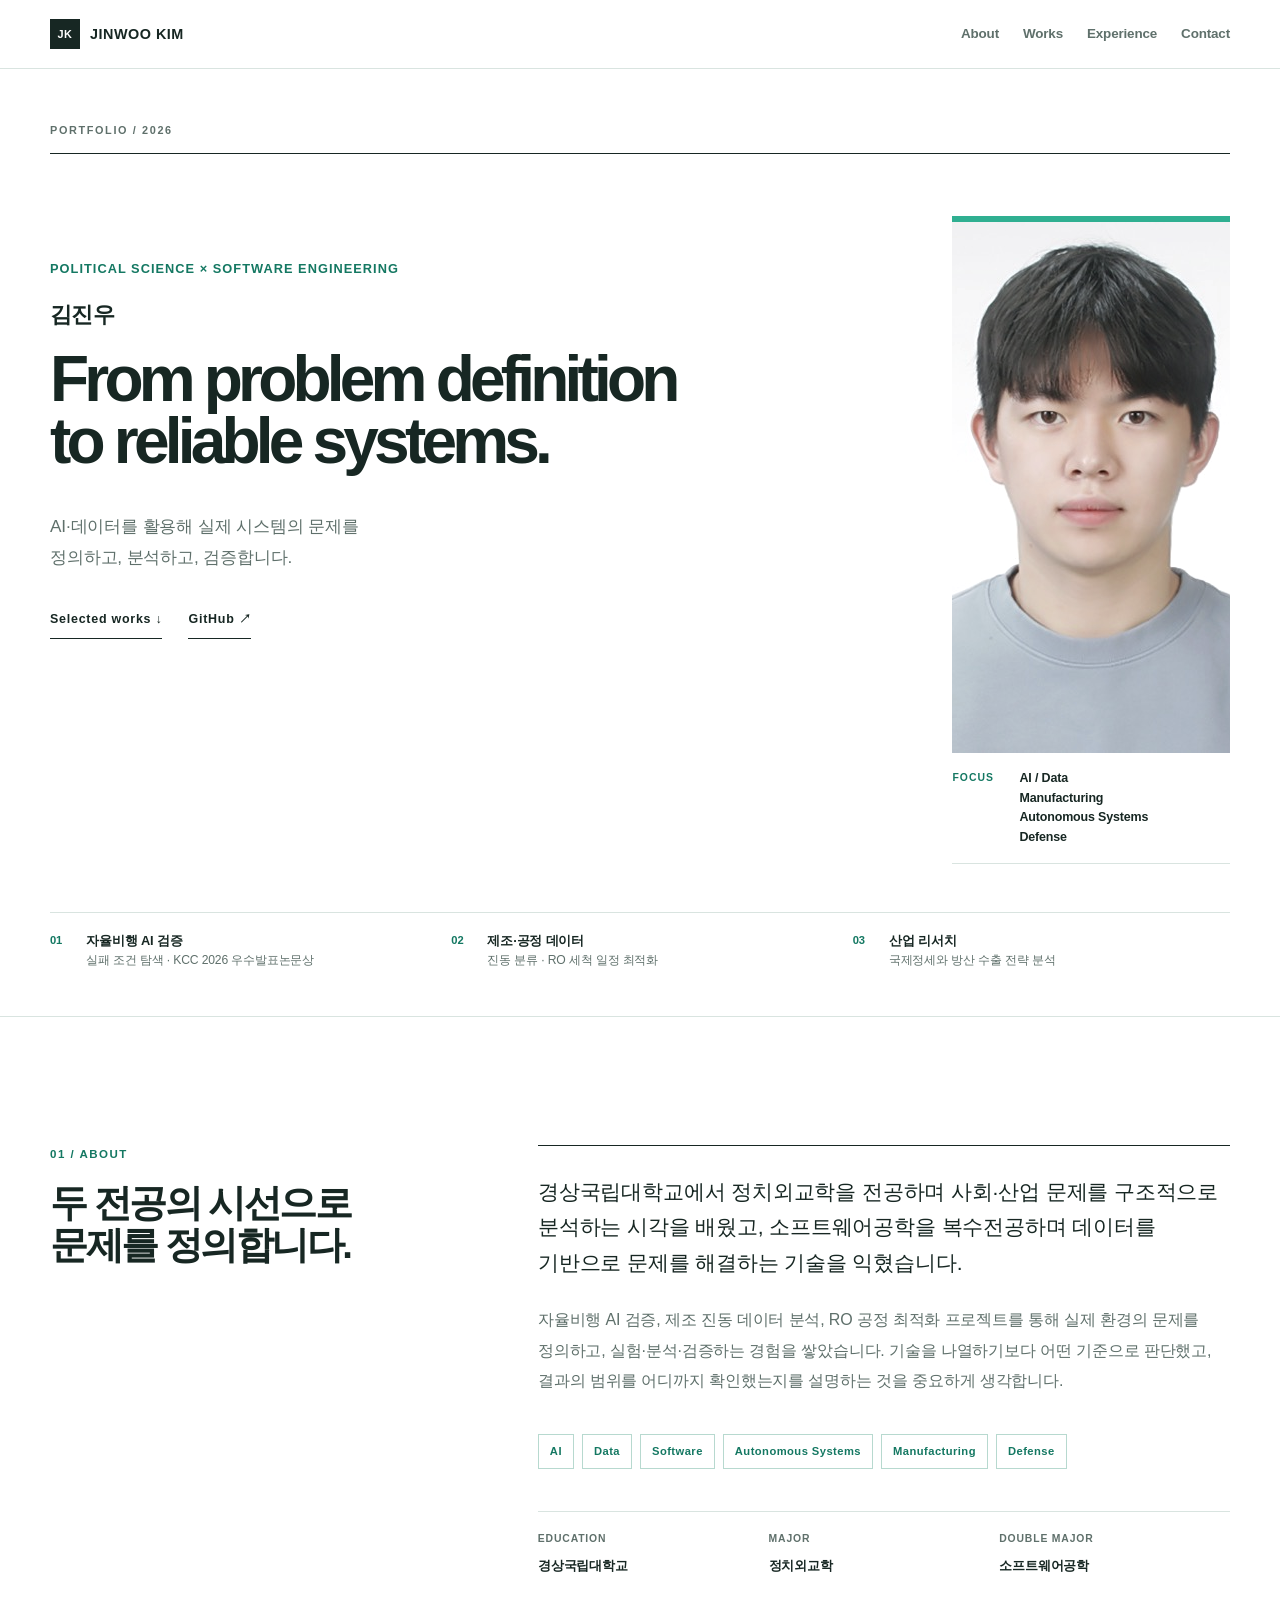
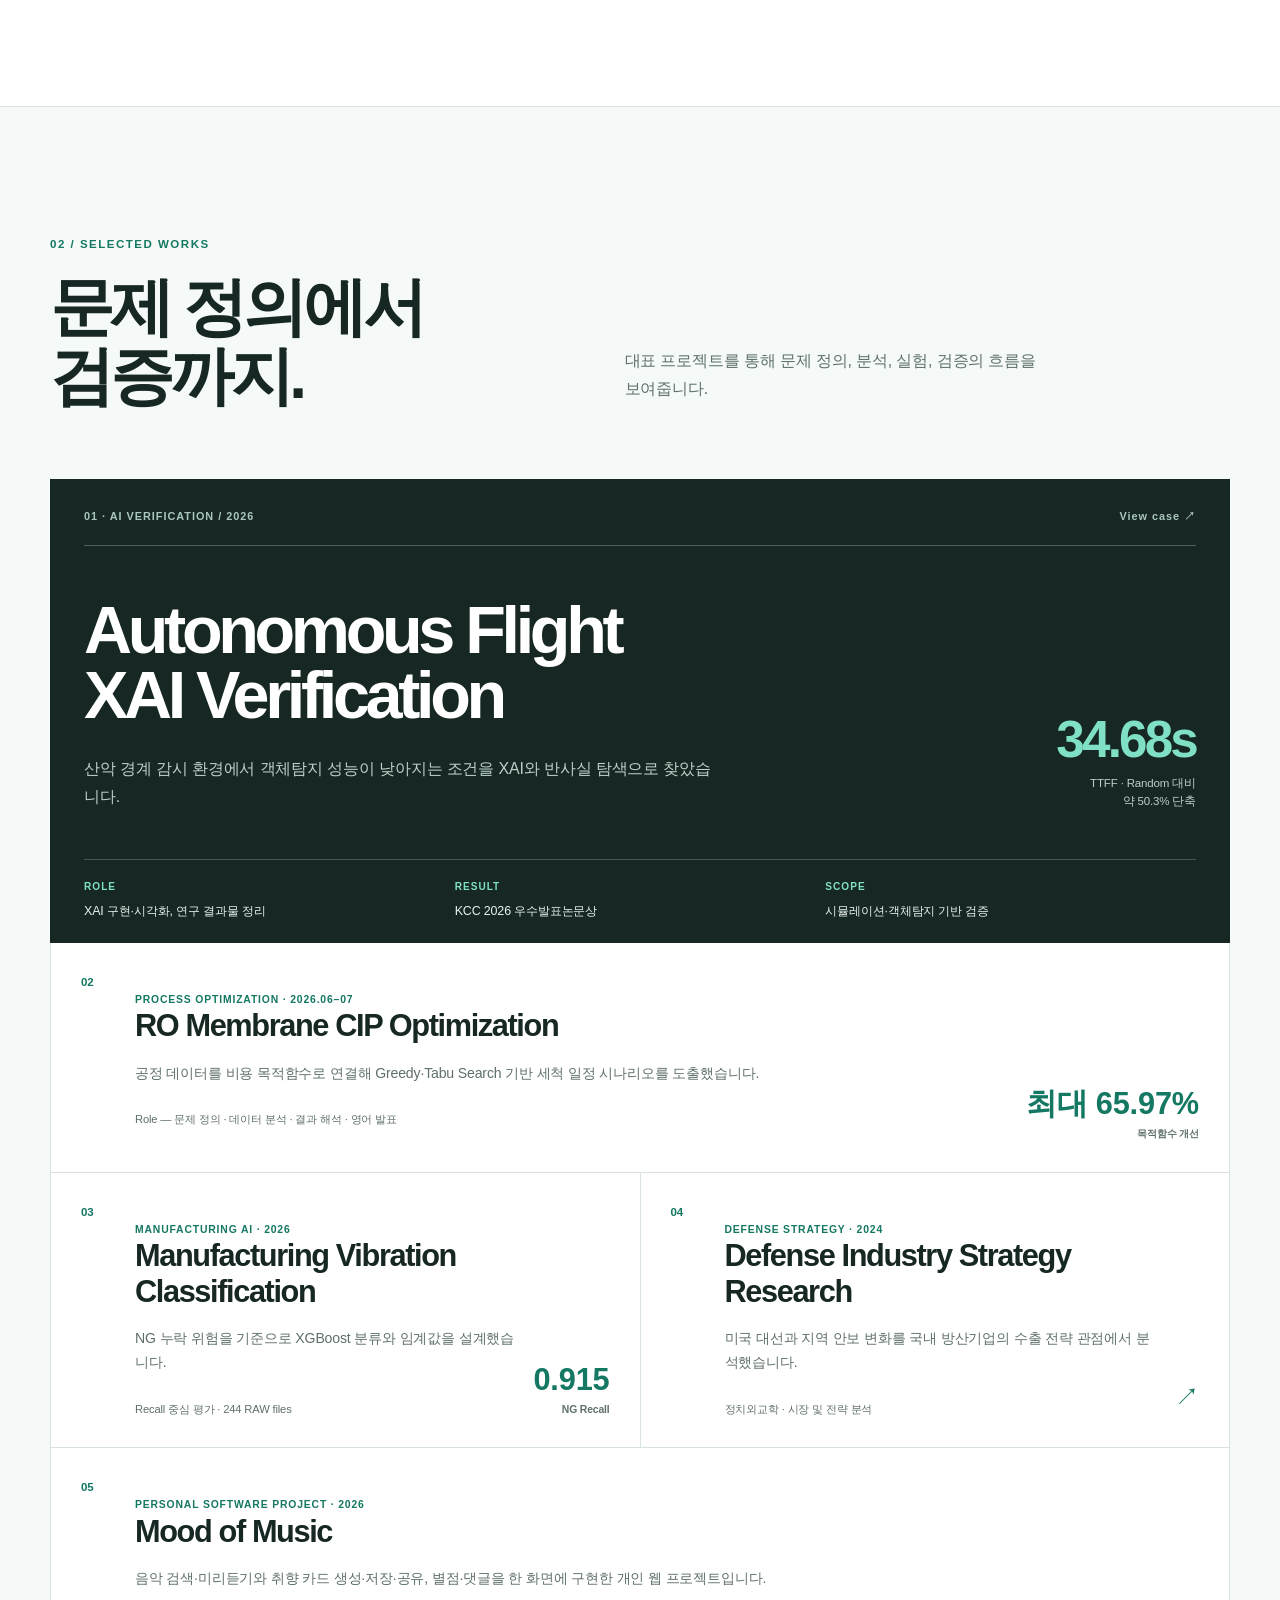
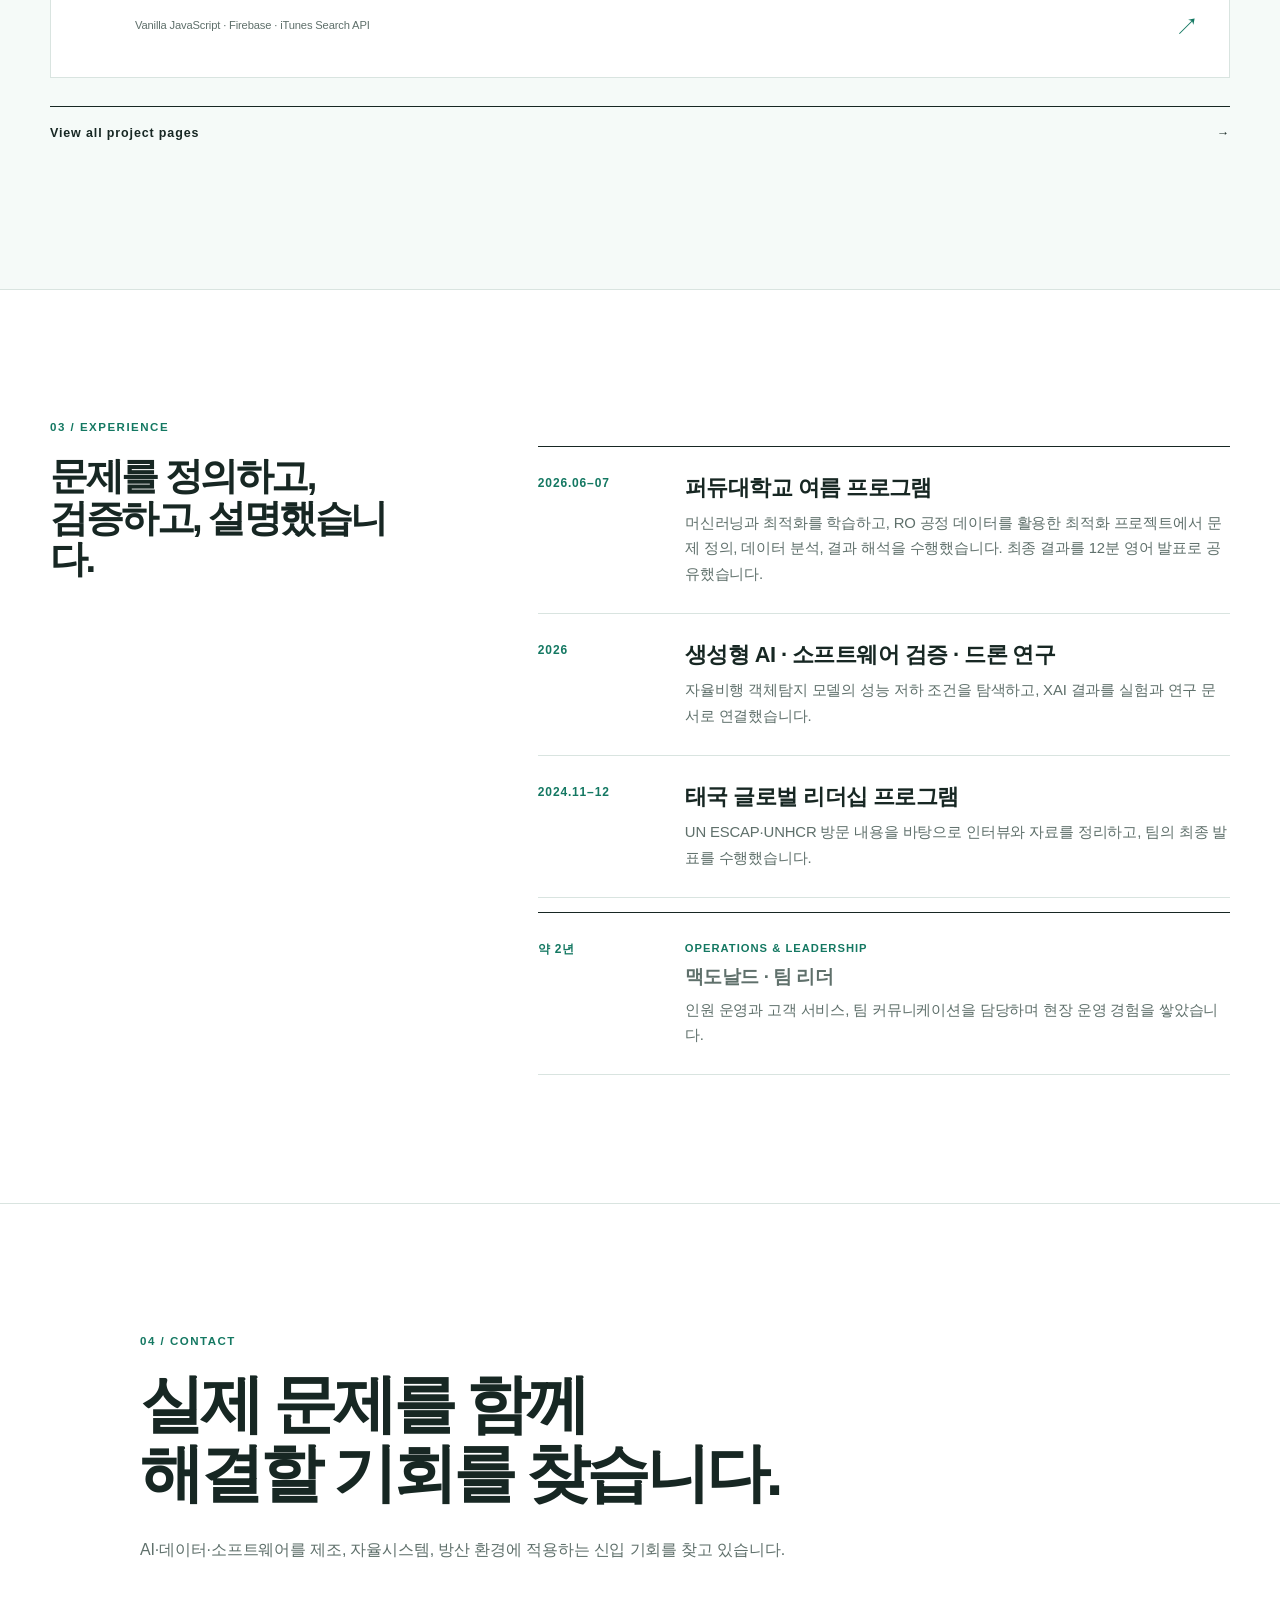
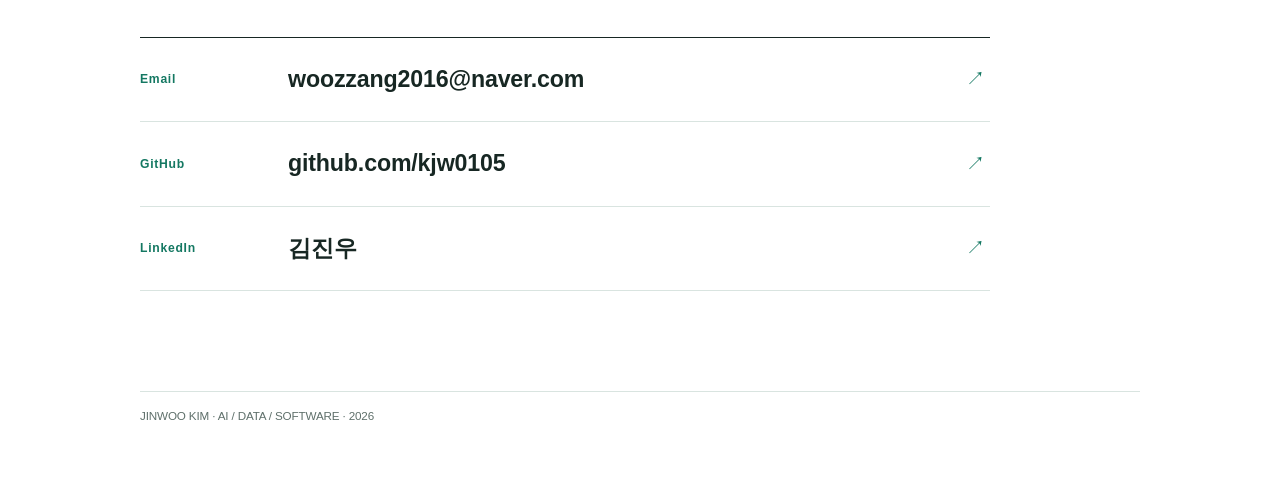
==== commit b0c2765e: "some revise" ====
--- a/index.html
+++ b/index.html
@@ -23,8 +23,8 @@
         <div class="hero-index" aria-hidden="true">PORTFOLIO / 2026</div>
         <div class="hero-copy">
           <p class="hero-discipline">Political Science × Software Engineering</p>
-          <h1 id="home-heading"><span>김진우</span>Turning data into<br>reliable systems.</h1>
-          <p class="hero-summary">사회와 산업을 읽는 관점에 소프트웨어 역량을 더해, AI·데이터로 실제 시스템의 문제를 정의하고 검증합니다.</p>
+          <h1 id="home-heading"><span>김진우</span><span class="hero-line">From problem definition</span><span class="hero-line">to reliable systems.</span></h1>
+          <p class="hero-summary">AI·데이터를 활용해 실제 시스템의 문제를<br class="hero-summary-break"> 정의하고, 분석하고, 검증합니다.</p>
           <div class="hero-actions"><a href="#projects">Selected works <span aria-hidden="true">↓</span></a><a href="https://github.com/kjw0105" target="_blank" rel="noopener noreferrer">GitHub <span aria-hidden="true">↗</span></a></div>
         </div>
         <aside class="hero-profile" aria-label="프로필 요약">
@@ -41,10 +41,10 @@
 
     <section class="home-section about-home" id="about" aria-labelledby="about-heading">
       <div class="container editorial-section-grid">
-        <div><p class="section-number">01 / ABOUT</p><h2 id="about-heading">두 전공의 언어로<br>문제를 봅니다.</h2></div>
+        <div><p class="section-number">01 / ABOUT</p><h2 id="about-heading">두 전공의 시선으로<br>문제를 정의합니다.</h2></div>
         <div class="about-editorial-copy">
           <p>경상국립대학교에서 정치외교학을 전공하며 사회·산업 문제를 구조적으로 분석하는 시각을 배웠고, 소프트웨어공학을 복수전공하며 데이터를 기반으로 문제를 해결하는 기술을 익혔습니다.</p>
-          <p>자율비행 AI 검증, 제조 진동 데이터 분석, RO 공정 최적화처럼 실제 환경의 문제를 정의하고 실험·분석·검증하는 프로젝트를 수행했습니다. 기술을 나열하기보다 어떤 기준으로 판단했고 결과의 범위를 어디까지 확인했는지 설명하는 것을 중요하게 생각합니다.</p>
+          <p>자율비행 AI 검증, 제조 진동 데이터 분석, RO 공정 최적화 프로젝트를 통해 실제 환경의 문제를 정의하고, 실험·분석·검증하는 경험을 쌓았습니다. 기술을 나열하기보다 어떤 기준으로 판단했고, 결과의 범위를 어디까지 확인했는지를 설명하는 것을 중요하게 생각합니다.</p>
           <div class="about-tags" aria-label="관심 분야"><span>AI</span><span>Data</span><span>Software</span><span>Autonomous Systems</span><span>Manufacturing</span><span>Defense</span></div>
           <dl class="education-inline"><div><dt>Education</dt><dd>경상국립대학교</dd></div><div><dt>Major</dt><dd>정치외교학</dd></div><div><dt>Double major</dt><dd>소프트웨어공학</dd></div></dl>
         </div>
@@ -53,7 +53,7 @@
 
     <section class="home-section selected-works" id="projects" aria-labelledby="projects-heading">
       <div class="container">
-        <header class="works-heading"><p class="section-number">02 / SELECTED WORKS</p><h2 id="projects-heading">문제 정의에서<br>검증까지.</h2><p>핵심 프로젝트의 역할과 결과를 먼저 보여줍니다.</p></header>
+        <header class="works-heading"><p class="section-number">02 / SELECTED WORKS</p><h2 id="projects-heading">문제 정의에서<br>검증까지.</h2><p>대표 프로젝트를 통해 문제 정의, 분석, 실험, 검증의 흐름을 보여줍니다.</p></header>
         <div class="works-layout">
           <a class="work-feature" href="projects/autonomous-xai.html">
             <div class="work-topline"><span>01 · AI VERIFICATION / 2026</span><span>View case ↗</span></div>
@@ -73,12 +73,12 @@
 
     <section class="home-section" id="experience" aria-labelledby="experience-heading">
       <div class="container editorial-section-grid">
-        <div><p class="section-number">03 / EXPERIENCE</p><h2 id="experience-heading">연구하고,<br>설명했습니다.</h2></div>
+        <div><p class="section-number">03 / EXPERIENCE</p><h2 id="experience-heading">문제를 정의하고,<br>검증하고, 설명했습니다.</h2></div>
         <div class="experience-list compact-experience">
-          <article class="experience-row"><span class="experience-date">2026.06–07</span><div><h3>퍼듀대학교 여름 프로그램</h3><p>머신러닝·최적화를 학습하고 RO 공정 프로젝트에서 문제 정의, 데이터 분석, 결과 해석을 담당했습니다. 12분 영어 발표로 결과를 공유했습니다.</p></div></article>
-          <article class="experience-row"><span class="experience-date">2026</span><div><h3>생성형 AI · 소프트웨어 검증 · 드론 연구</h3><p>자율비행 객체탐지 모델의 성능 저하 조건을 탐색하고 XAI 결과를 실험과 연구 문서로 연결했습니다.</p></div></article>
-          <article class="experience-row"><span class="experience-date">2024.11–12</span><div><h3>태국 글로벌 리더십 프로그램</h3><p>UN ESCAP·UNHCR 등 국제기구 방문 내용을 정리하고 최종 발표를 수행했습니다.</p></div></article>
-          <article class="experience-row experience-row-secondary"><span class="experience-date">약 2년</span><div><span class="experience-category">OPERATIONS &amp; LEADERSHIP</span><h3>맥도날드 · 팀 리더</h3><p>인원 운영과 고객 서비스, 팀 커뮤니케이션을 담당했습니다.</p></div></article>
+          <article class="experience-row"><span class="experience-date">2026.06–07</span><div><h3>퍼듀대학교 여름 프로그램</h3><p>머신러닝과 최적화를 학습하고, RO 공정 데이터를 활용한 최적화 프로젝트에서 문제 정의, 데이터 분석, 결과 해석을 수행했습니다. 최종 결과를 12분 영어 발표로 공유했습니다.</p></div></article>
+          <article class="experience-row"><span class="experience-date">2026</span><div><h3>생성형 AI · 소프트웨어 검증 · 드론 연구</h3><p>자율비행 객체탐지 모델의 성능 저하 조건을 탐색하고, XAI 결과를 실험과 연구 문서로 연결했습니다.</p></div></article>
+          <article class="experience-row"><span class="experience-date">2024.11–12</span><div><h3>태국 글로벌 리더십 프로그램</h3><p>UN ESCAP·UNHCR 방문 내용을 바탕으로 인터뷰와 자료를 정리하고, 팀의 최종 발표를 수행했습니다.</p></div></article>
+          <article class="experience-row experience-row-secondary"><span class="experience-date">약 2년</span><div><span class="experience-category">OPERATIONS &amp; LEADERSHIP</span><h3>맥도날드 · 팀 리더</h3><p>인원 운영과 고객 서비스, 팀 커뮤니케이션을 담당하며 현장 운영 경험을 쌓았습니다.</p></div></article>
         </div>
       </div>
     </section>
--- a/style.css
+++ b/style.css
@@ -365,8 +365,9 @@
 .hero-index { grid-column: 1 / -1; padding-bottom: 14px; border-bottom: 1px solid var(--ink); color: var(--muted); font-size: .68rem; font-weight: 750; letter-spacing: .15em; }
 .hero-copy { padding-top: clamp(34px,6vw,76px); }
 .hero-discipline { margin: 0 0 24px; color: var(--blue-dark); font-size: .8rem; font-weight: 800; letter-spacing: .08em; text-transform: uppercase; }
-.hero-copy h1 { margin: 0; font-size: clamp(3.6rem,7.2vw,7.2rem); font-weight: 720; line-height: .95; letter-spacing: -.075em; }
+.hero-copy h1 { margin: 0; font-size: clamp(3.1rem,5vw,4.3rem); font-weight: 720; line-height: .98; letter-spacing: -.075em; }
 .hero-copy h1 > span { display: block; margin-bottom: 22px; color: var(--ink); font-size: clamp(1.2rem,1.7vw,1.65rem); font-weight: 690; letter-spacing: -.03em; }
+.hero-copy h1 > .hero-line { margin-bottom: 0; font: inherit; letter-spacing: inherit; white-space: nowrap; }
 .hero-summary { max-width: 690px; margin: 38px 0 0; color: var(--muted); font-size: clamp(1.02rem,1.35vw,1.18rem); line-height: 1.8; word-break: keep-all; }
 .hero-actions { display: flex; flex-wrap: wrap; gap: 26px; margin-top: 36px; }
 .hero-actions a { padding-bottom: 8px; border-bottom: 1px solid var(--ink); font-size: .78rem; font-weight: 750; letter-spacing: .06em; }
@@ -383,6 +384,7 @@
 
 .editorial-section-grid { display: grid; grid-template-columns: minmax(250px,.7fr) minmax(0,1.3fr); gap: clamp(50px,9vw,130px); }
 .editorial-section-grid h2, .works-heading h2, .contact-editorial h2 { margin: 18px 0 0; color: var(--ink); font-size: clamp(2.5rem,5vw,4.7rem); font-weight: 710; line-height: 1.08; letter-spacing: -.065em; }
+.editorial-section-grid h2 { font-size: clamp(2.35rem,3vw,2.5rem); }
 .about-editorial-copy { padding-top: 28px; border-top: 1px solid var(--ink); }
 .about-editorial-copy > p { margin: 0 0 24px; color: var(--muted); font-size: 1rem; line-height: 1.9; word-break: keep-all; }
 .about-editorial-copy > p:first-child { color: var(--ink); font-size: clamp(1.15rem,1.65vw,1.4rem); line-height: 1.7; }
@@ -442,6 +444,7 @@
   .hero-editorial { grid-template-columns: minmax(0,1fr) 220px; gap: 22px 36px; }
   .hero-proof { grid-template-columns: auto 1fr; }
   .editorial-section-grid { grid-template-columns: 1fr; gap: 38px; }
+  .editorial-section-grid h2 { font-size: clamp(2.4rem,8vw,3.4rem); }
   .works-heading { grid-template-columns: 1fr; }
   .work-feature-body { grid-template-columns: 1fr; gap: 32px; }
   .work-metric { text-align: left; }
@@ -452,7 +455,7 @@
   .hero-editorial { grid-template-columns: 1fr; }
   .hero-index { grid-column: 1; }
   .hero-copy { padding-top: 22px; }
-  .hero-copy h1 { font-size: clamp(3.1rem,14vw,4.7rem); }
+  .hero-copy h1 { font-size: clamp(1.95rem,8.2vw,3.1rem); }
   .hero-profile { display: grid; grid-template-columns: 128px 1fr; margin-top: 14px; }
   .hero-profile img { aspect-ratio: 1/1.15; }
   .hero-profile-meta { display: block; padding: 18px; border: 1px solid var(--line); border-left: 0; }
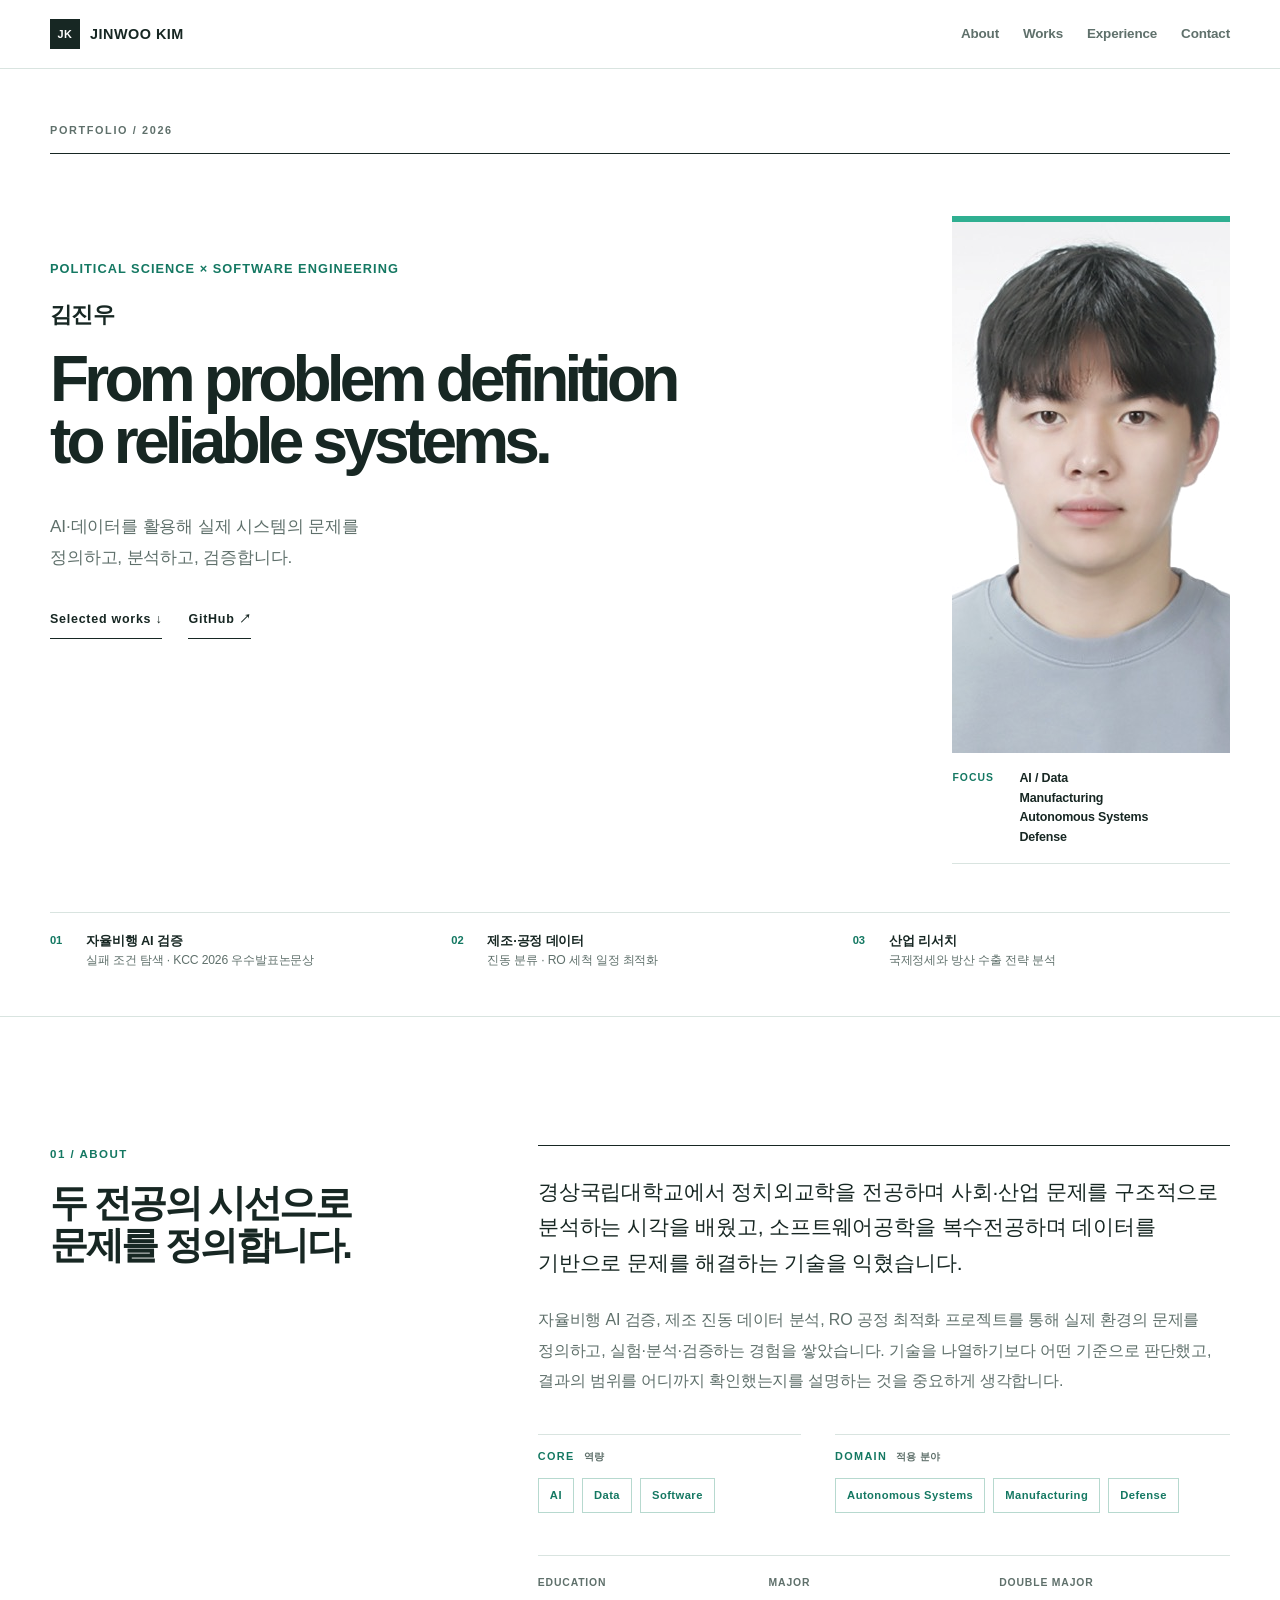
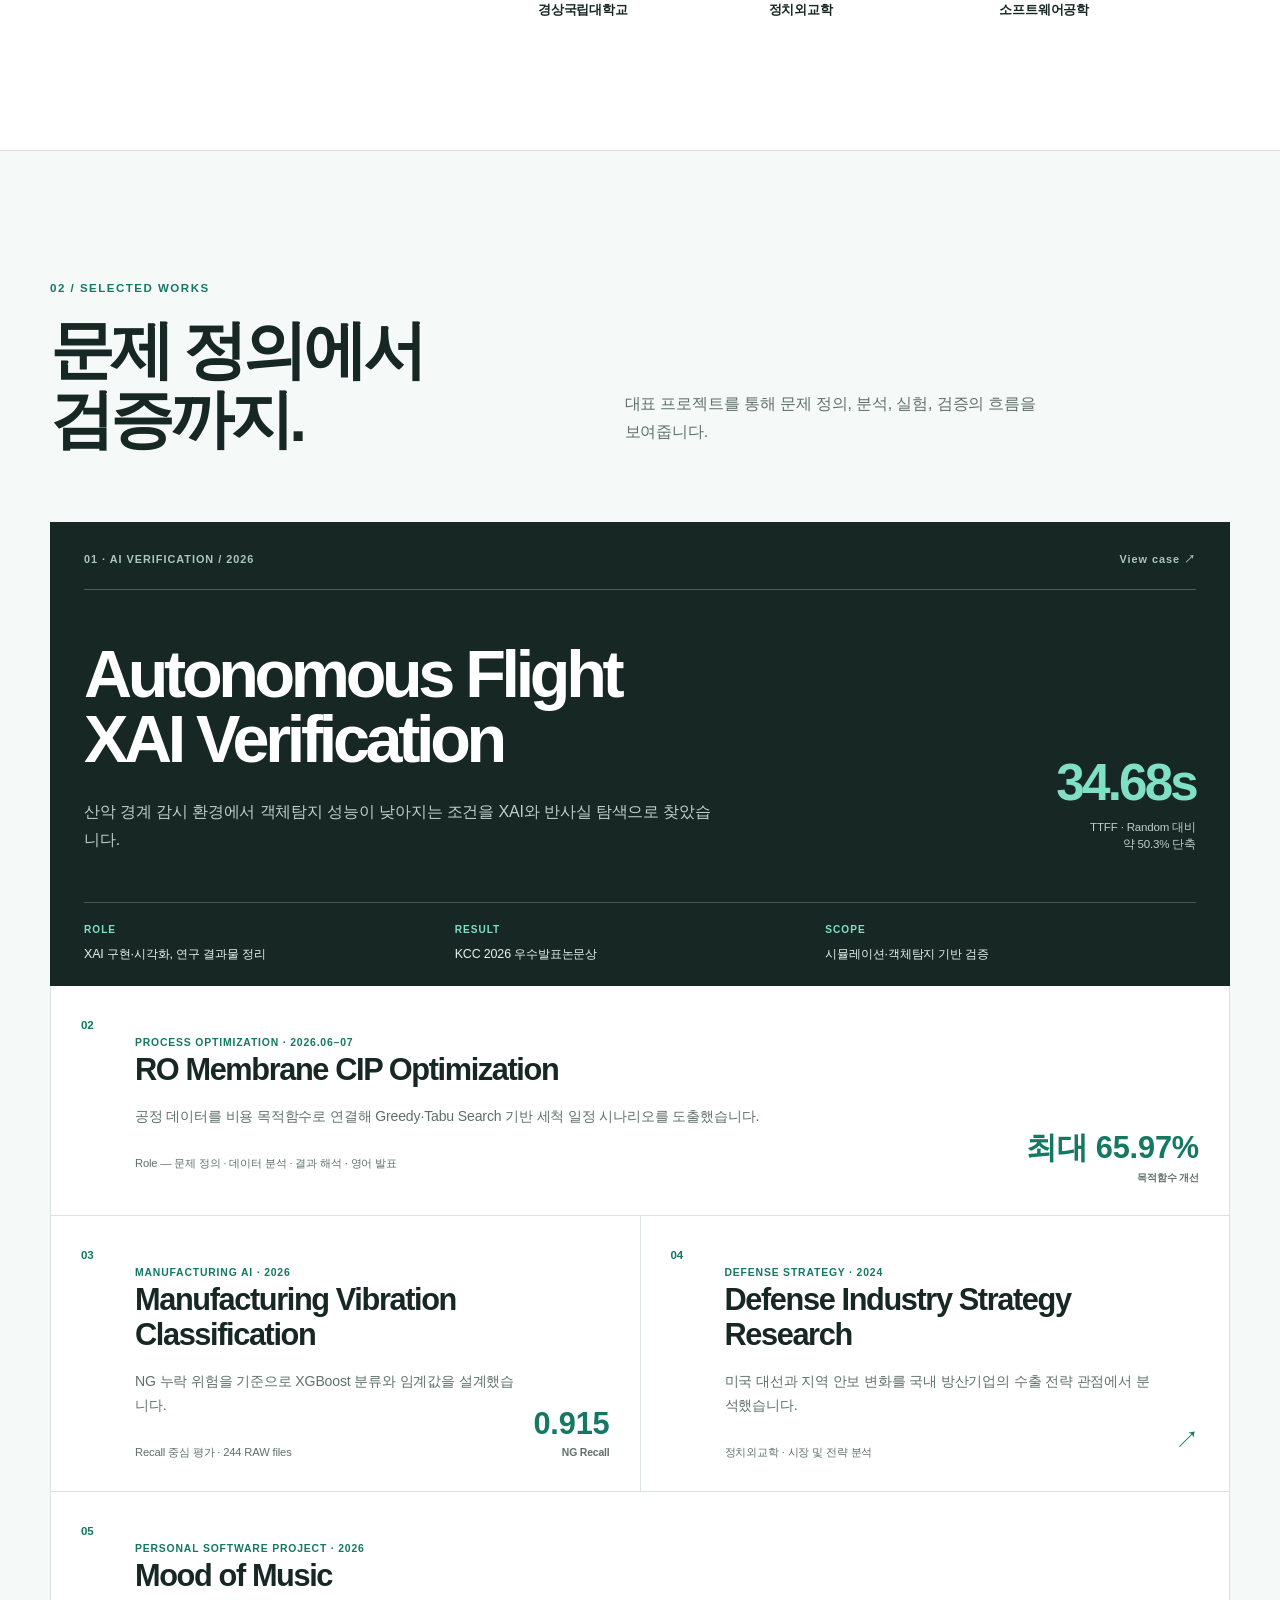
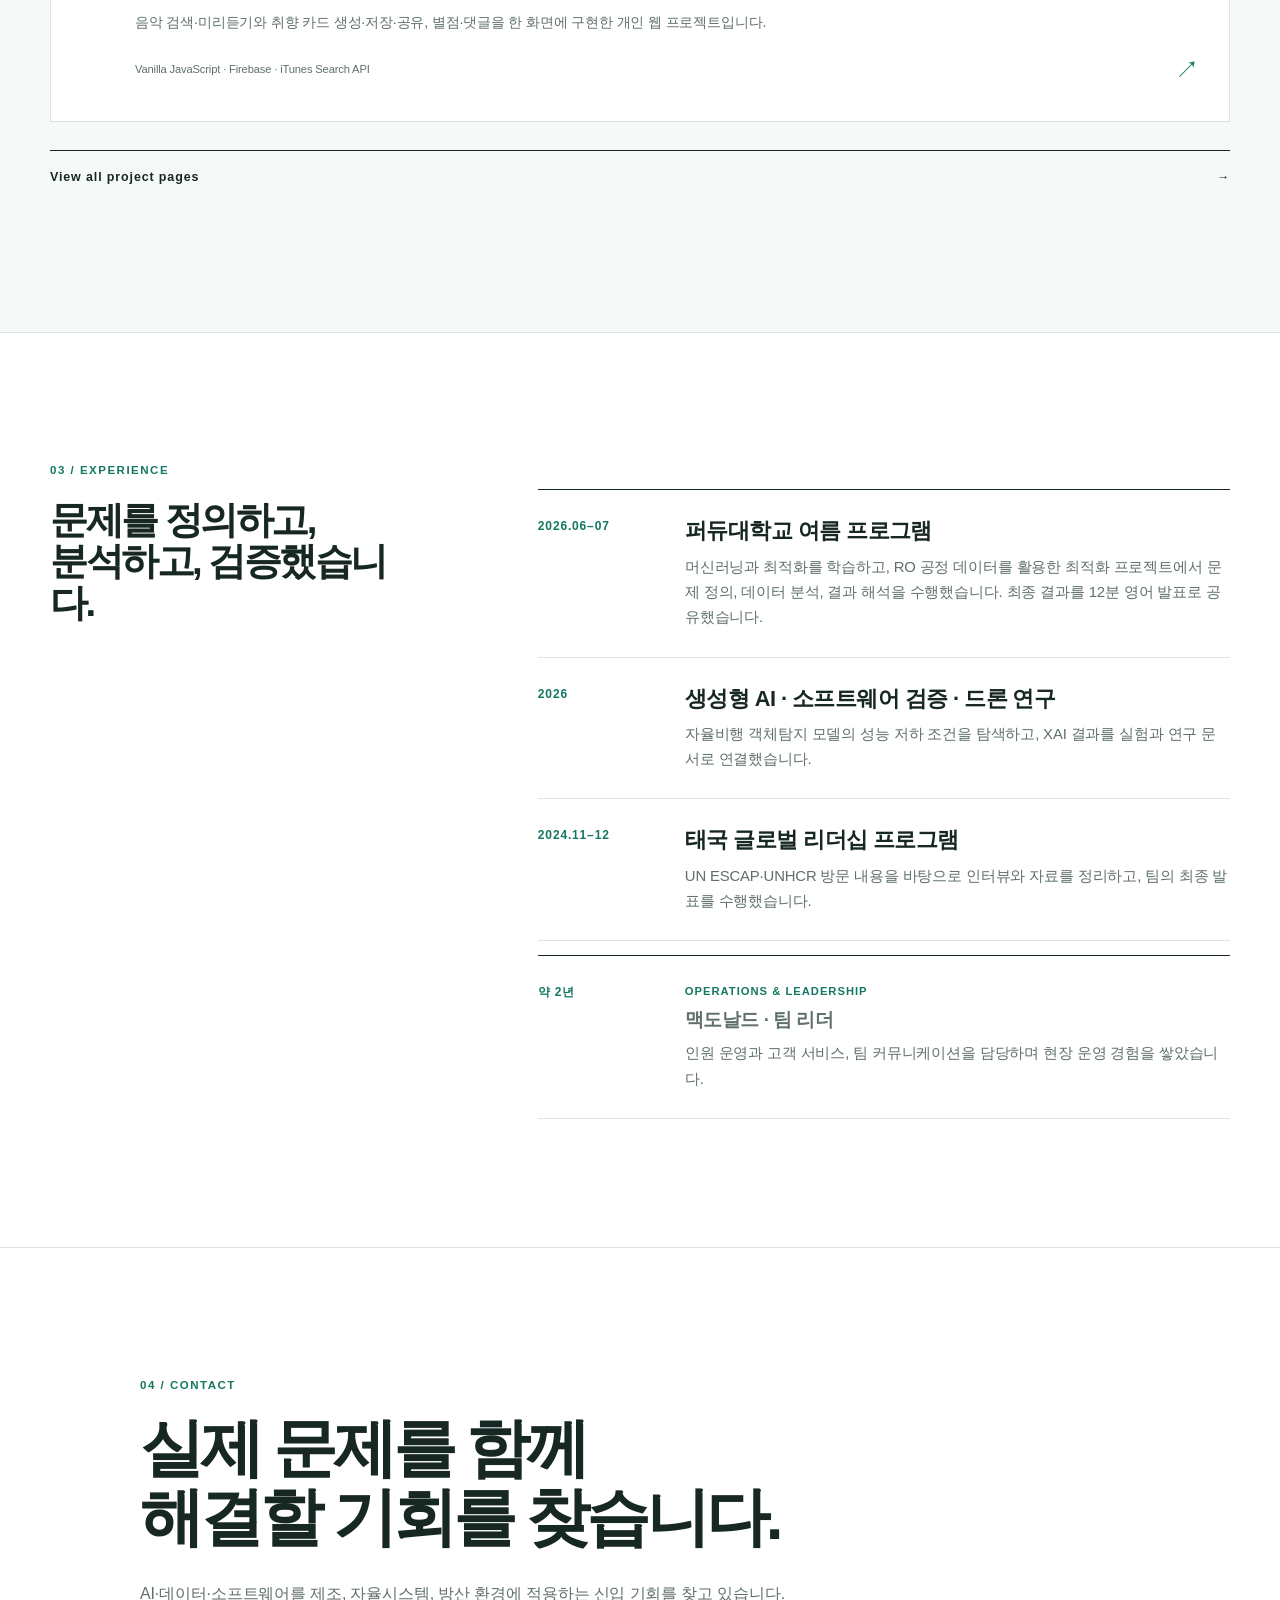
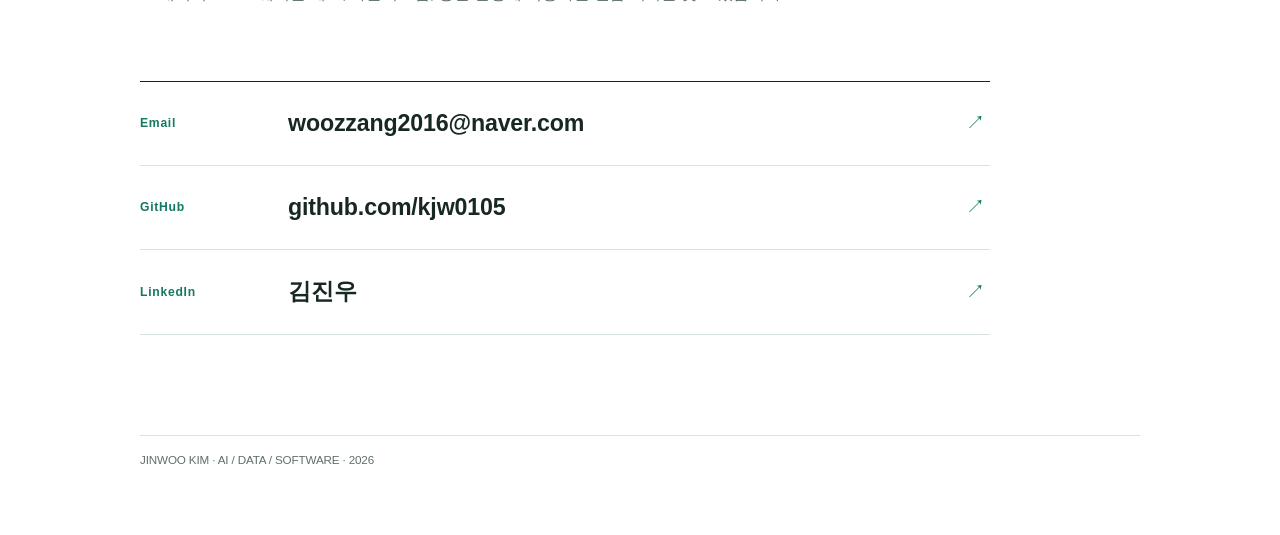
==== commit d275fd4e: "last" ====
--- a/index.html
+++ b/index.html
@@ -45,7 +45,10 @@
         <div class="about-editorial-copy">
           <p>경상국립대학교에서 정치외교학을 전공하며 사회·산업 문제를 구조적으로 분석하는 시각을 배웠고, 소프트웨어공학을 복수전공하며 데이터를 기반으로 문제를 해결하는 기술을 익혔습니다.</p>
           <p>자율비행 AI 검증, 제조 진동 데이터 분석, RO 공정 최적화 프로젝트를 통해 실제 환경의 문제를 정의하고, 실험·분석·검증하는 경험을 쌓았습니다. 기술을 나열하기보다 어떤 기준으로 판단했고, 결과의 범위를 어디까지 확인했는지를 설명하는 것을 중요하게 생각합니다.</p>
-          <div class="about-tags" aria-label="관심 분야"><span>AI</span><span>Data</span><span>Software</span><span>Autonomous Systems</span><span>Manufacturing</span><span>Defense</span></div>
+          <div class="capability-groups" aria-label="핵심 역량과 적용 분야">
+            <div class="capability-group"><p class="capability-label">CORE <small>역량</small></p><div class="about-tags"><span>AI</span><span>Data</span><span>Software</span></div></div>
+            <div class="capability-group"><p class="capability-label">DOMAIN <small>적용 분야</small></p><div class="about-tags"><span>Autonomous Systems</span><span>Manufacturing</span><span>Defense</span></div></div>
+          </div>
           <dl class="education-inline"><div><dt>Education</dt><dd>경상국립대학교</dd></div><div><dt>Major</dt><dd>정치외교학</dd></div><div><dt>Double major</dt><dd>소프트웨어공학</dd></div></dl>
         </div>
       </div>
@@ -73,7 +76,7 @@
 
     <section class="home-section" id="experience" aria-labelledby="experience-heading">
       <div class="container editorial-section-grid">
-        <div><p class="section-number">03 / EXPERIENCE</p><h2 id="experience-heading">문제를 정의하고,<br>검증하고, 설명했습니다.</h2></div>
+        <div><p class="section-number">03 / EXPERIENCE</p><h2 id="experience-heading">문제를 정의하고,<br>분석하고, 검증했습니다.</h2></div>
         <div class="experience-list compact-experience">
           <article class="experience-row"><span class="experience-date">2026.06–07</span><div><h3>퍼듀대학교 여름 프로그램</h3><p>머신러닝과 최적화를 학습하고, RO 공정 데이터를 활용한 최적화 프로젝트에서 문제 정의, 데이터 분석, 결과 해석을 수행했습니다. 최종 결과를 12분 영어 발표로 공유했습니다.</p></div></article>
           <article class="experience-row"><span class="experience-date">2026</span><div><h3>생성형 AI · 소프트웨어 검증 · 드론 연구</h3><p>자율비행 객체탐지 모델의 성능 저하 조건을 탐색하고, XAI 결과를 실험과 연구 문서로 연결했습니다.</p></div></article>
--- a/style.css
+++ b/style.css
@@ -388,7 +388,11 @@
 .about-editorial-copy { padding-top: 28px; border-top: 1px solid var(--ink); }
 .about-editorial-copy > p { margin: 0 0 24px; color: var(--muted); font-size: 1rem; line-height: 1.9; word-break: keep-all; }
 .about-editorial-copy > p:first-child { color: var(--ink); font-size: clamp(1.15rem,1.65vw,1.4rem); line-height: 1.7; }
-.about-tags { display: flex; flex-wrap: wrap; gap: 8px; margin-top: 38px; }
+.capability-groups { display: grid; grid-template-columns: .8fr 1.2fr; gap: 34px; margin-top: 38px; }
+.capability-group { padding-top: 12px; border-top: 1px solid var(--line); }
+.capability-label { display: flex; align-items: baseline; gap: 9px; margin: 0; color: var(--blue-dark); font-size: .68rem; font-weight: 850; letter-spacing: .12em; }
+.capability-label small { color: var(--muted); font-size: .61rem; font-weight: 650; letter-spacing: .04em; }
+.about-tags { display: flex; flex-wrap: wrap; gap: 8px; margin-top: 12px; }
 .about-tags span { padding: 7px 11px; border: 1px solid #B7D9CF; color: var(--blue-dark); font-size: .7rem; font-weight: 750; letter-spacing: .04em; }
 .education-inline { display: grid; grid-template-columns: repeat(3,1fr); margin: 42px 0 0; border-top: 1px solid var(--line); }
 .education-inline > div { padding: 18px 18px 0 0; }
@@ -464,6 +468,7 @@
   .editorial-section-grid h2, .works-heading h2, .contact-editorial h2 { font-size: clamp(2.4rem,11vw,3.5rem); }
   .education-inline { grid-template-columns: 1fr; }
   .education-inline > div { padding: 15px 0; border-bottom: 1px solid var(--line); }
+  .capability-groups { grid-template-columns: 1fr; gap: 24px; }
   .works-layout { margin-top: 44px; }
   .work-feature { padding: 22px 20px 0; }
   .work-feature-body { padding: 38px 0 34px; }
